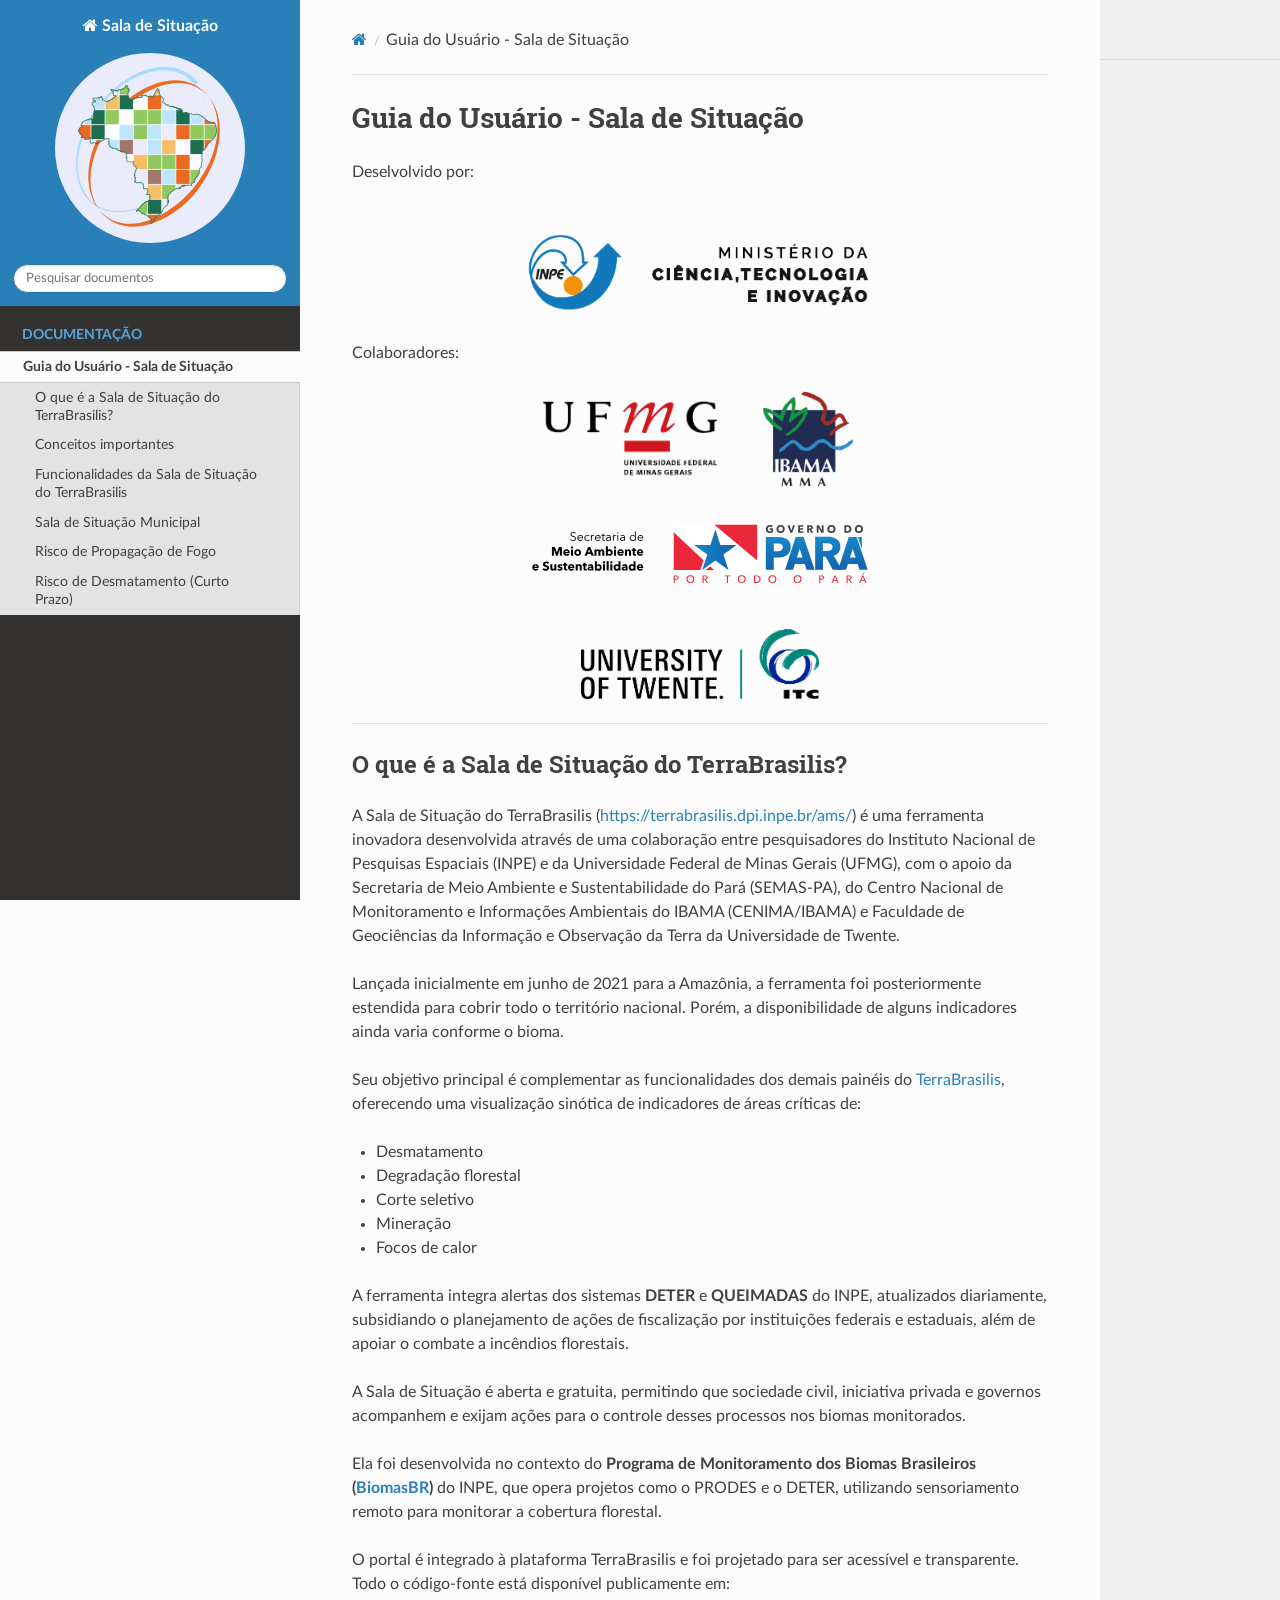
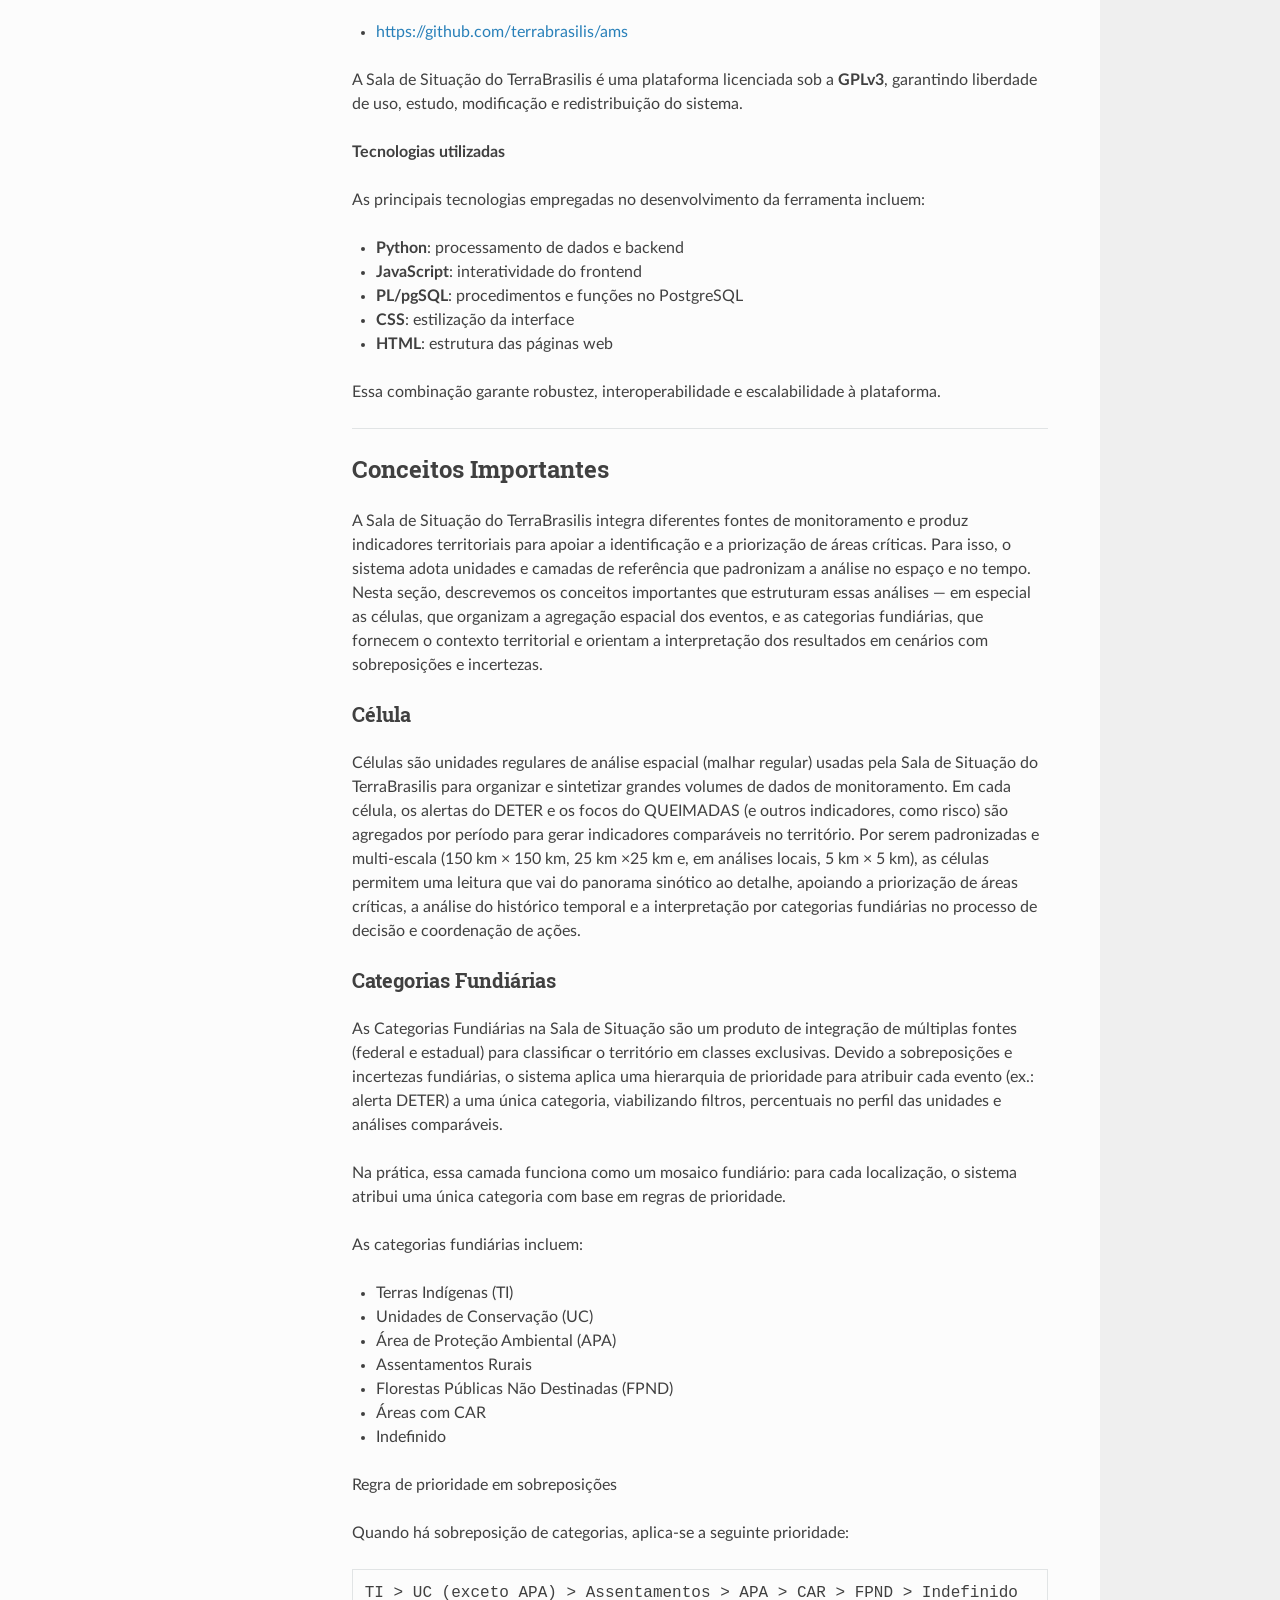
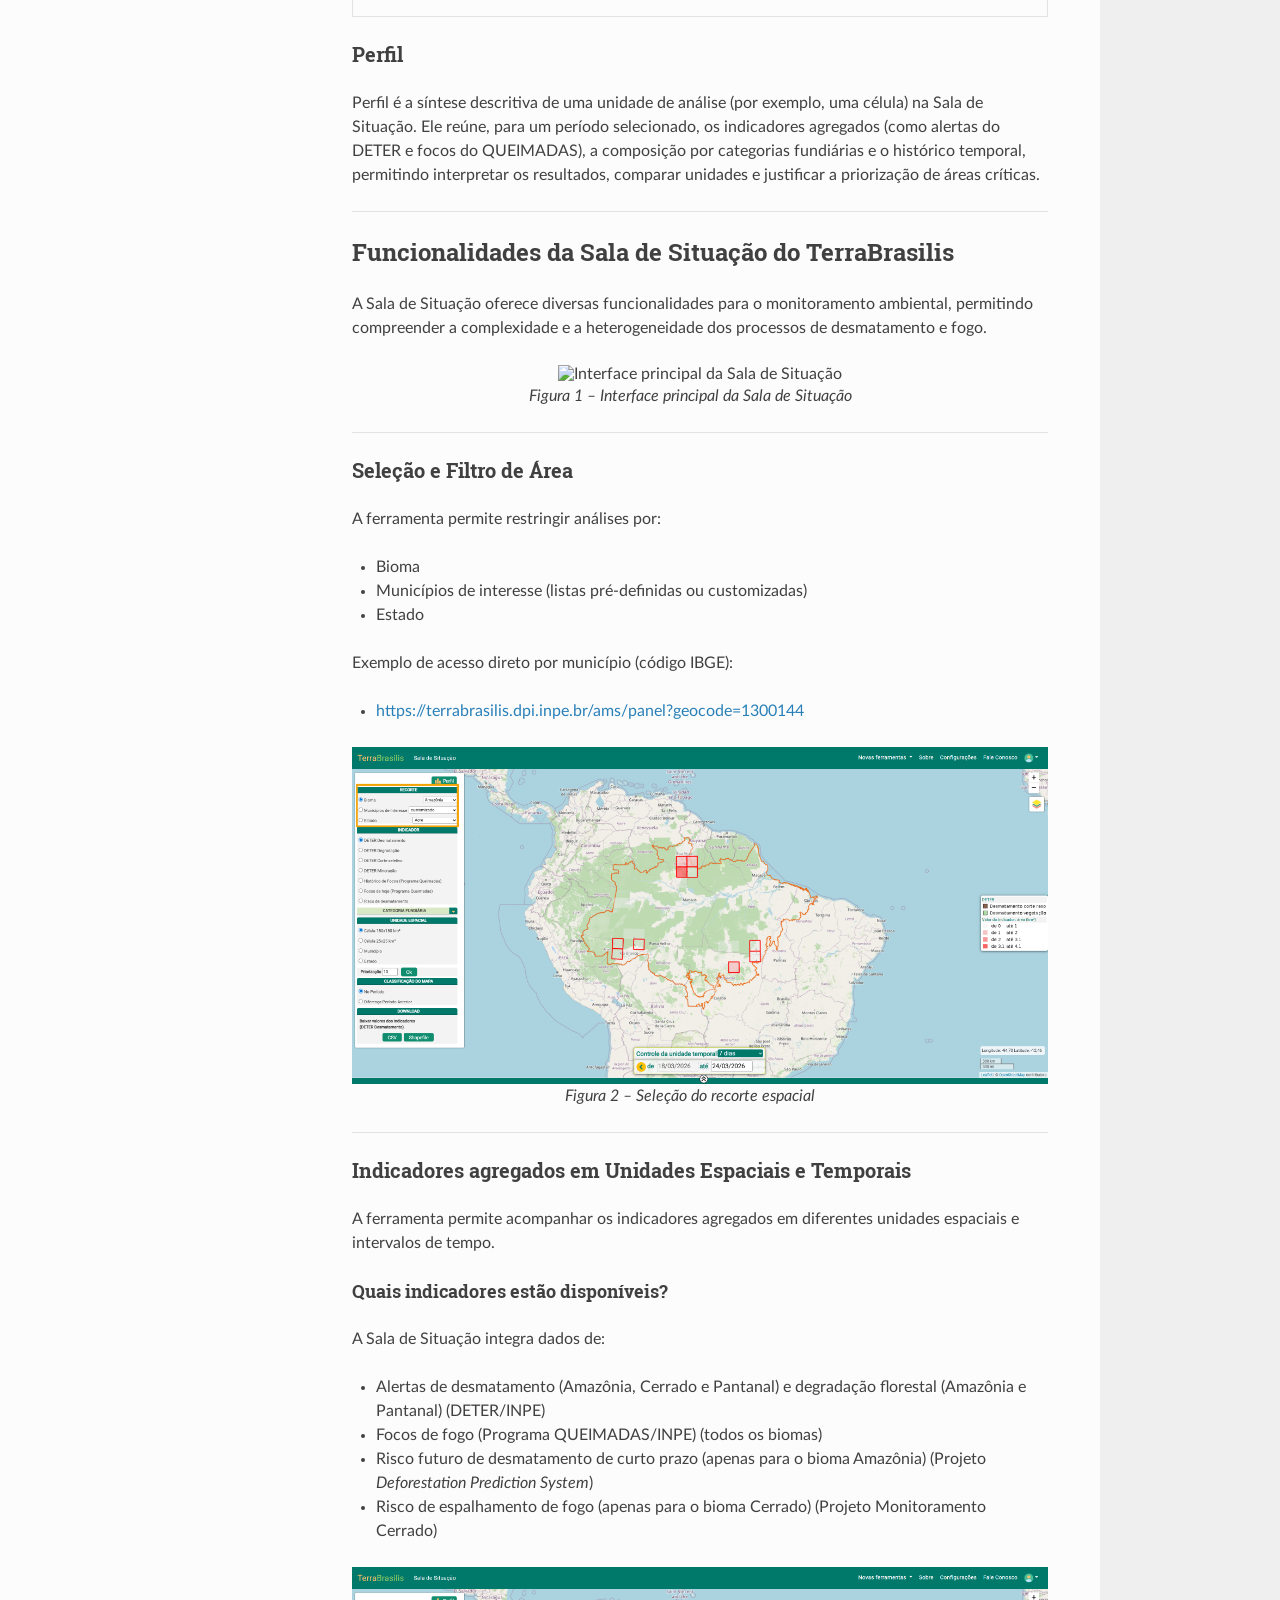
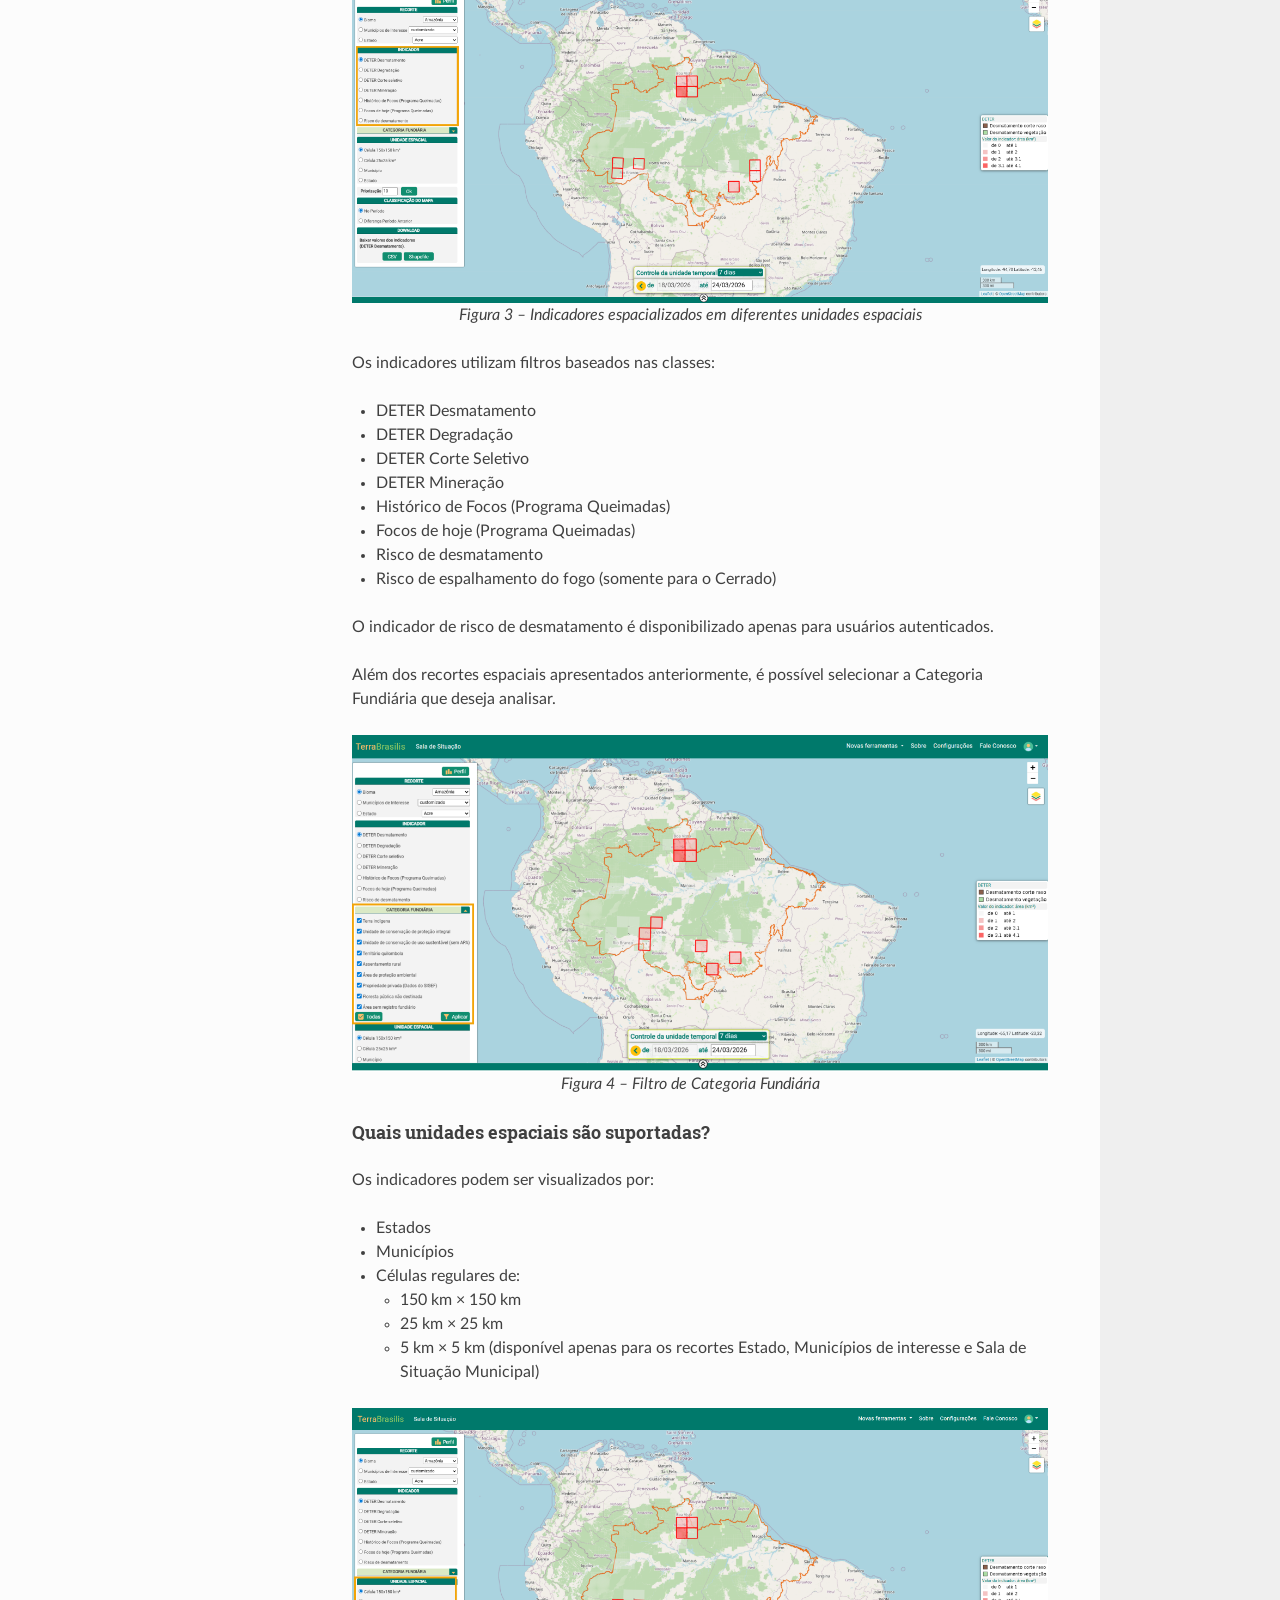
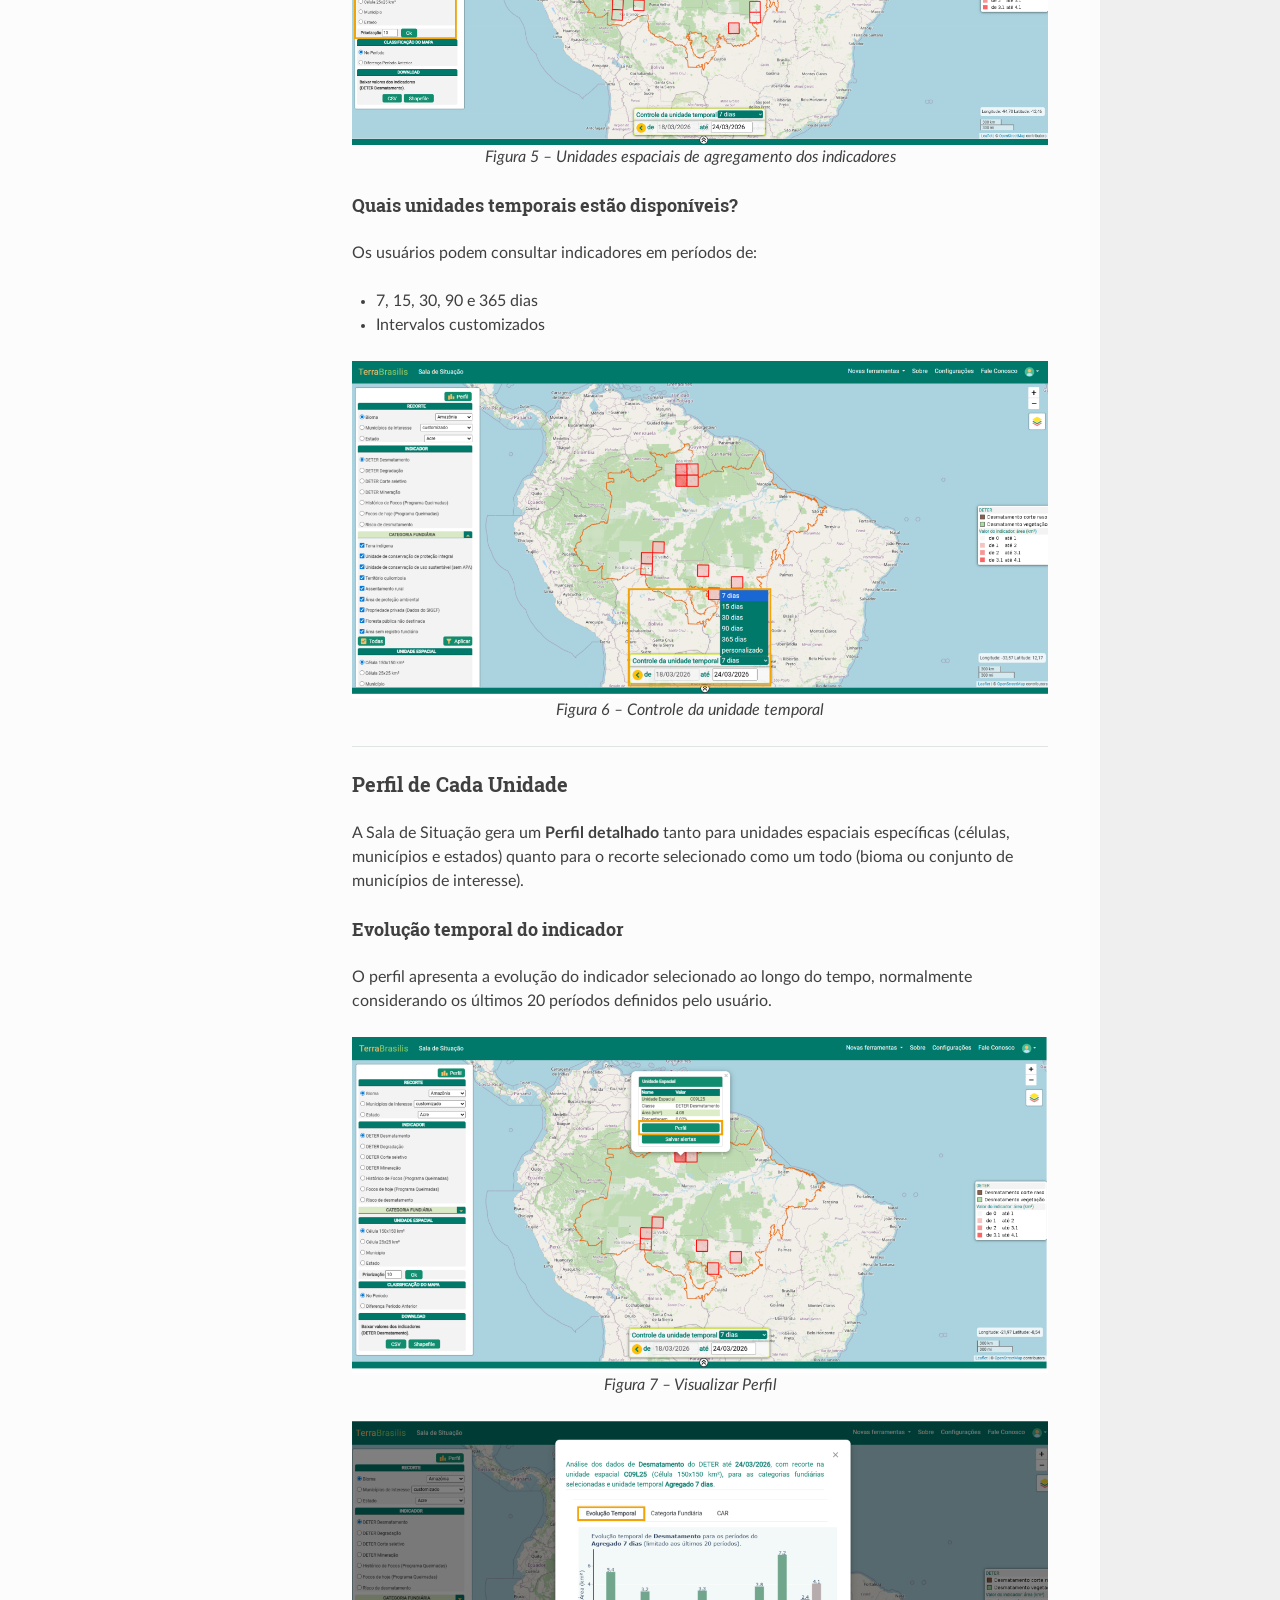
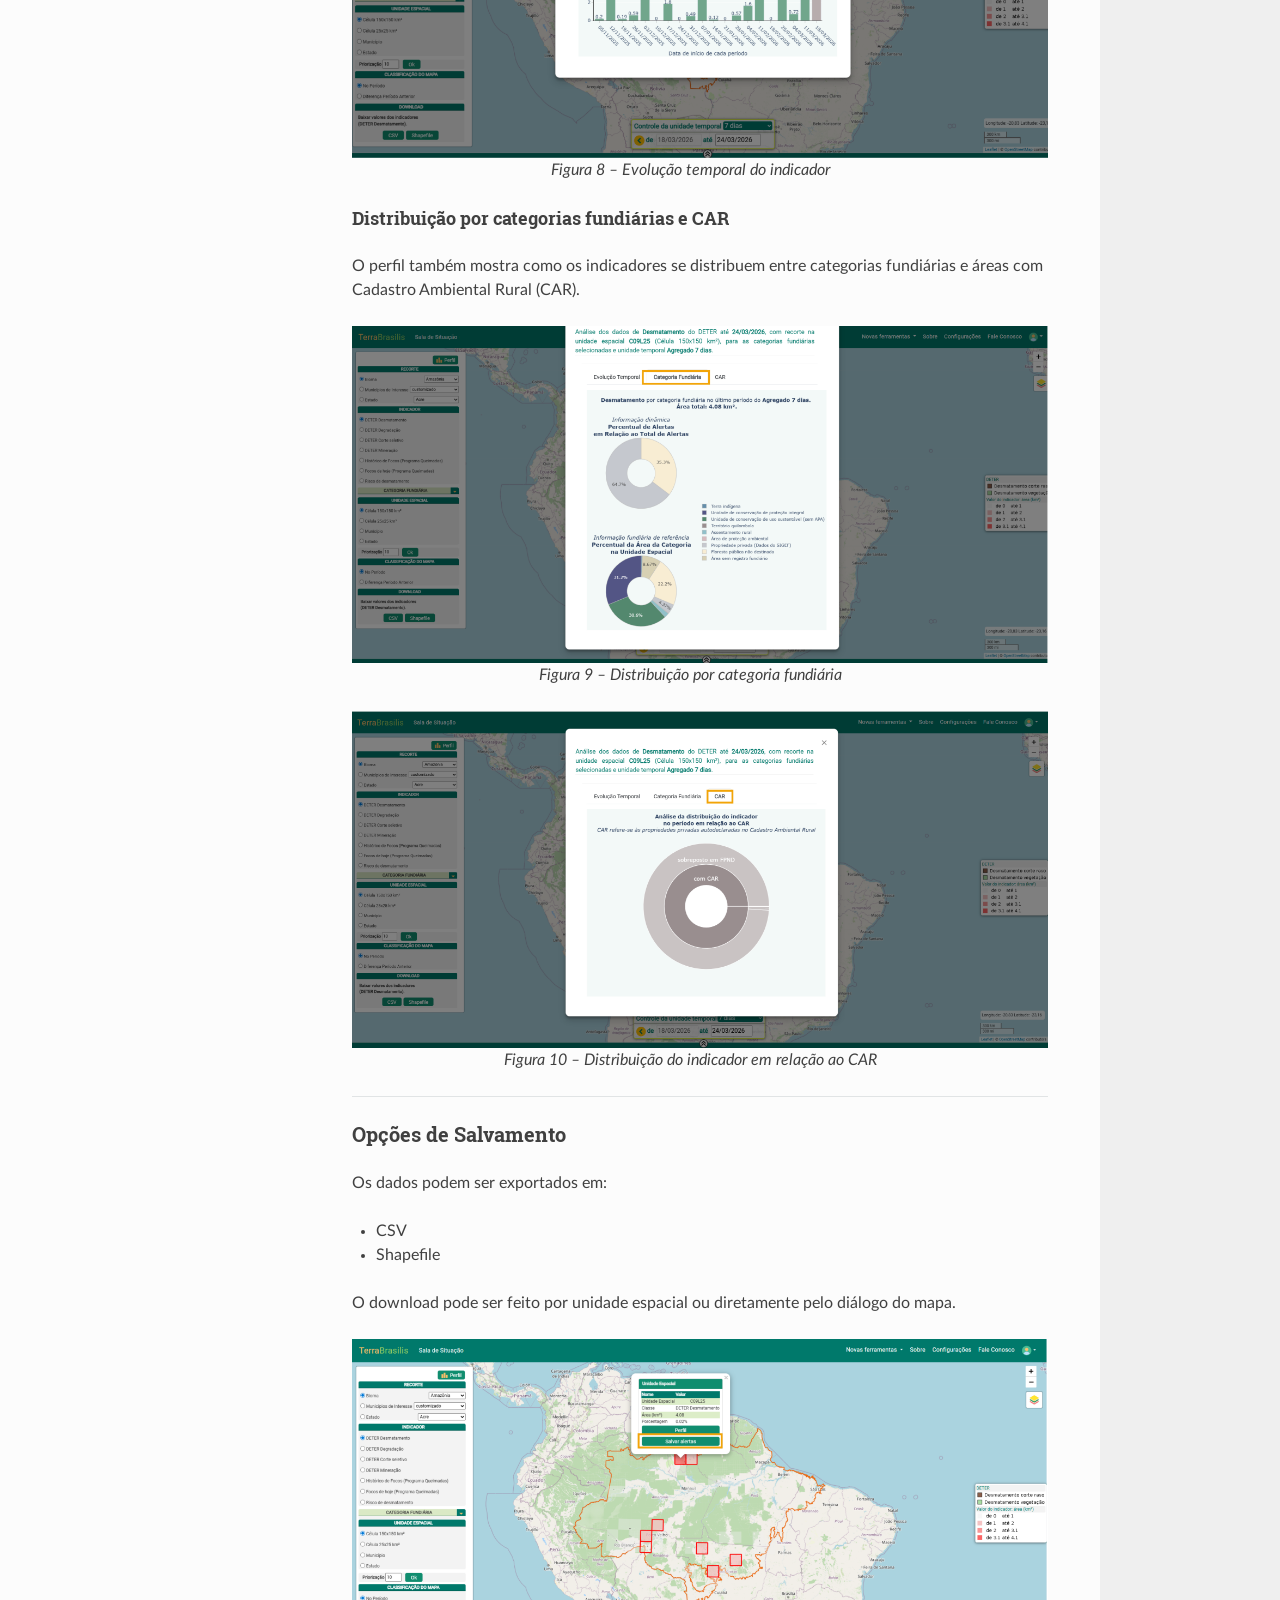
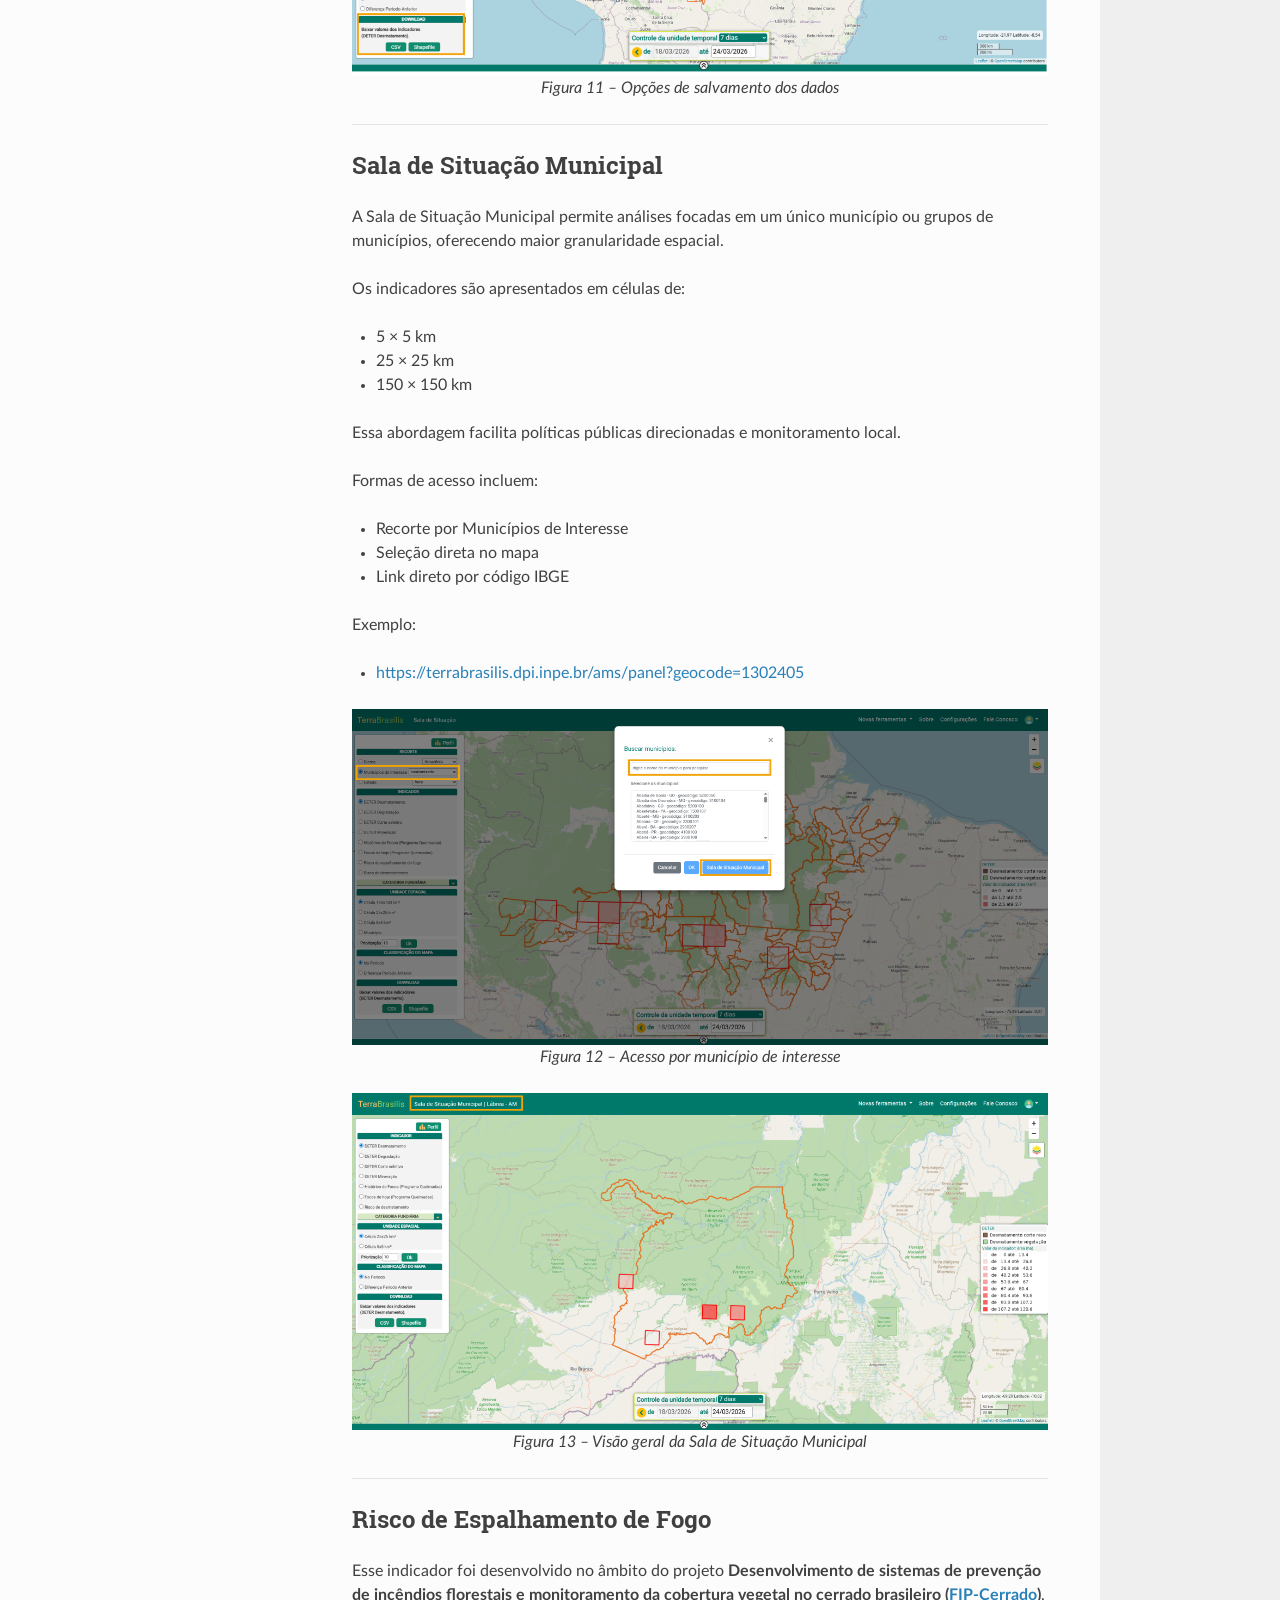
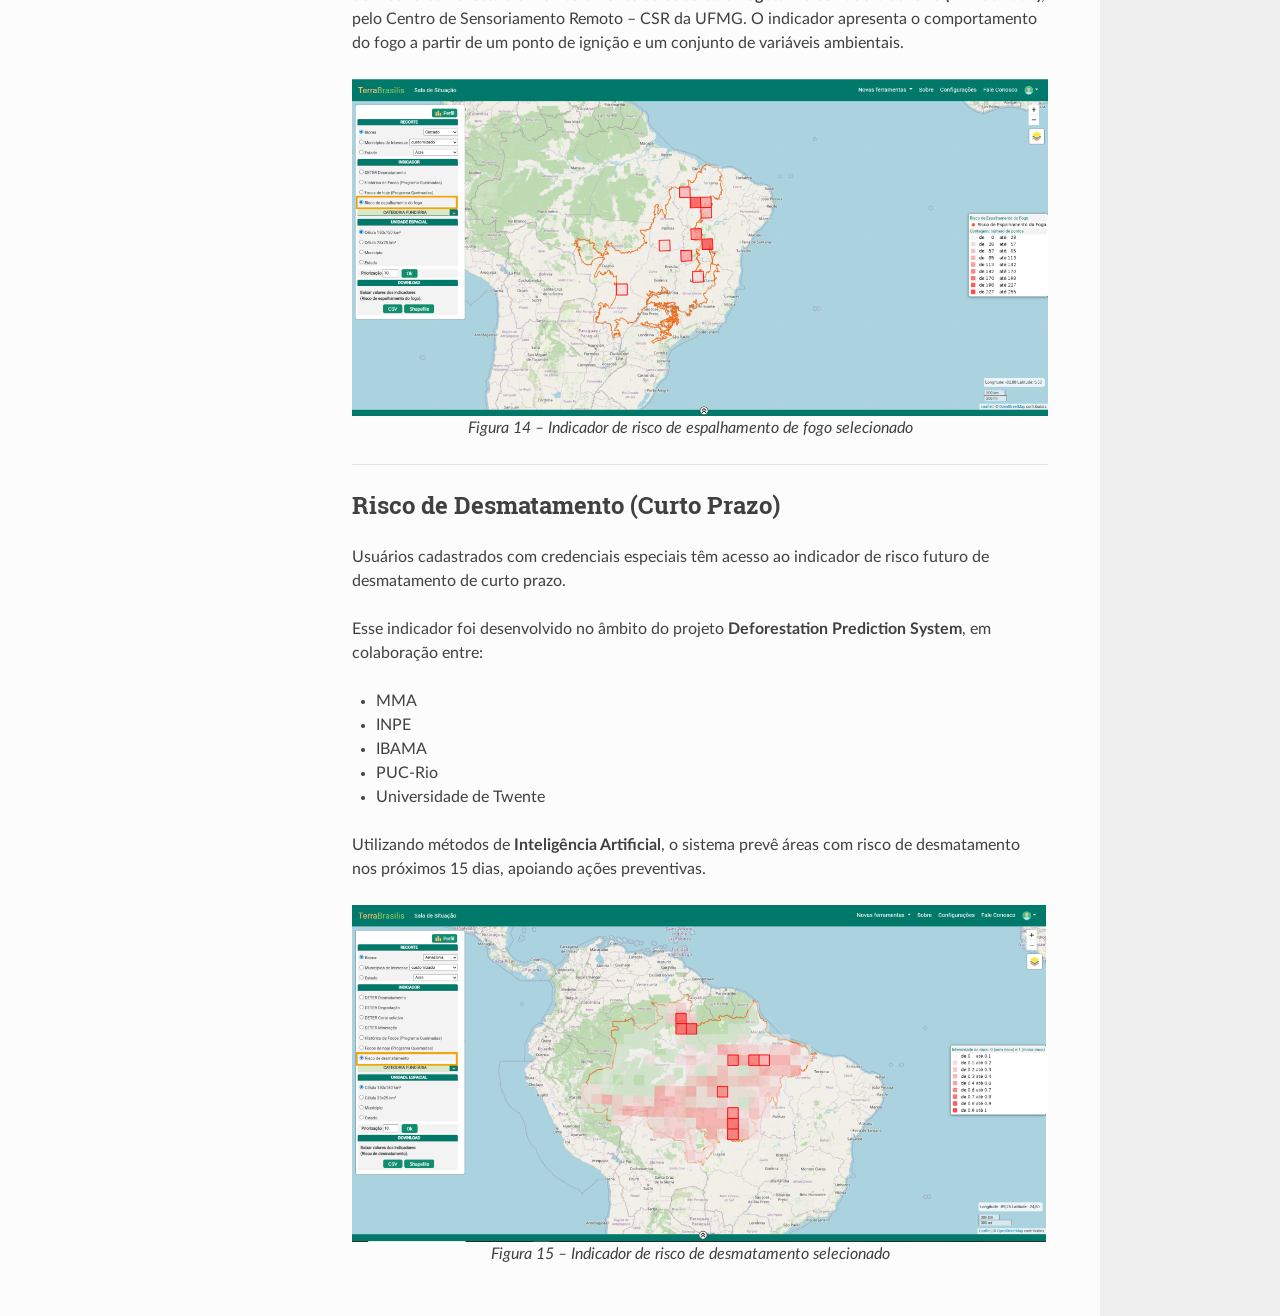
==== documentacao/sala_de_situacao.html @ 388e9366 "Add files via upload" ====
<!DOCTYPE html>
<html class="writer-html5" lang="pt-BR" data-content_root="../">
<head>
  <meta charset="utf-8" /><meta name="viewport" content="width=device-width, initial-scale=1" />

  <meta name="viewport" content="width=device-width, initial-scale=1.0" />
  <title>Guia do Usuário - Sala de Situação &mdash; Documentação Sala de Situação 1.0.0</title>
      <link rel="stylesheet" type="text/css" href="../_static/pygments.css?v=b86133f3" />
      <link rel="stylesheet" type="text/css" href="../_static/css/theme.css?v=9edc463e" />
      <link rel="stylesheet" type="text/css" href="../_static/style.css?v=659b1e63" />

          <link rel="stylesheet" type="text/css" href="../_static/style.css?v=659b1e63" />

      <!-- INSIRA AQUI O CSS DO MODAL -->
      <style>
.modal {
  display: none; position: fixed; z-index: 1000; left: 0; top: 0;
  width: 100%; height: 100%; background-color: rgba(0,0,0,0.9);
}
.modal img { 
  margin: auto; display: block; 
  max-width: 100vw; max-height: 100vh; 
  width: auto; height: auto; 
  border-radius: 8px; 
}
.close { 
  position: absolute; top: 15px; right: 35px; color: #f1f1f1; 
  font-size: 40px; font-weight: bold; cursor: pointer; 
}
.modal img:hover { transform: scale(1.02); }
      </style>

      <script src="../_static/jquery.js?v=5d32c60e"></script>  
      <script src="../_static/jquery.js?v=5d32c60e"></script>
      <script src="../_static/_sphinx_javascript_frameworks_compat.js?v=2cd50e6c"></script>
      <script src="../_static/documentation_options.js?v=c0c8e3fa"></script>
      <script src="../_static/doctools.js?v=fd6eb6e6"></script>
      <script src="../_static/sphinx_highlight.js?v=6ffebe34"></script>
      <script src="../_static/translations.js?v=71a39b36"></script>
    <script src="../_static/js/theme.js"></script>
    <link rel="index" title="Índice" href="../genindex.html" />
    <link rel="search" title="Buscar" href="../search.html" />
    <link rel="prev" title="Documentação do Sala de Situação" href="../index.html" /> 
</head>

<body class="wy-body-for-nav"> 
  <div class="wy-grid-for-nav">
    <nav data-toggle="wy-nav-shift" class="wy-nav-side">
      <div class="wy-side-scroll">
        <div class="wy-side-nav-search" >

          
          
          <a href="../index.html" class="icon icon-home">
            Sala de Situação
              <img src="../_images/logo_ams.svg"  class="logo" alt="Logo" style="height: 200px; width: auto;"/>
          </a>
<div role="search">
  <form id="rtd-search-form" class="wy-form" action="../search.html" method="get">
    <input type="text" name="q" placeholder="Pesquisar documentos" aria-label="Pesquisar documentos" />
    <input type="hidden" name="check_keywords" value="yes" />
    <input type="hidden" name="area" value="default" />
  </form>
</div>
        </div><div class="wy-menu wy-menu-vertical" data-spy="affix" role="navigation" aria-label="Menu de navegação">
              <p class="caption" role="heading"><span class="caption-text">DOCUMENTAÇÃO</span></p>
<ul class="current">
<li class="toctree-l1 current"><a class="current reference internal" href="#">Guia do Usuário - Sala de Situação</a><ul>
<li class="toctree-l2"><a class="reference internal" href="#o-que-e-a-sala-de-situacao-do-terrabrasilis">O que é a Sala de Situação do TerraBrasilis?</a></li>
<li class="toctree-l2"><a class="reference internal" href="#conceitos-importantes">Conceitos importantes</a><ul>
<li class="toctree-l3"><a class="reference internal" href="#celula">Célula</a></li>
<li class="toctree-l3"><a class="reference internal" href="#categorias-fundiarias">Categorias Fundiárias</a></li>
<li class="toctree-l3"><a class="reference internal" href="#perfil">Perfil</a></ul>
<li class="toctree-l2"><a class="reference internal" href="#funcionalidades-da-sala-de-situacao-do-terrabrasilis">Funcionalidades da Sala de Situação do TerraBrasilis</a><ul>
<li class="toctree-l3"><a class="reference internal" href="#selecao-e-filtro-de-area">Seleção e Filtro de Área</a></li>
<li class="toctree-l3"><a class="reference internal" href="#indicadores-agregados-em-unidades-espaciais-e-temporais">Indicadores agregados em Unidades Espaciais e Temporais</a><ul>
<li class="toctree-l4"><a class="reference internal" href="#quais-indicadores-estao-disponiveis">Quais indicadores estão disponíveis?</a></li>
<li class="toctree-l4"><a class="reference internal" href="#quais-unidades-espaciais-sao-suportadas">Quais unidades espaciais são suportadas?</a></li>
<li class="toctree-l4"><a class="reference internal" href="#quais-unidades-temporais-estao-disponiveis">Quais unidades temporais estão disponíveis?</a></li>
</ul>
</li>
<li class="toctree-l3"><a class="reference internal" href="#perfil-de-cada-unidade">Perfil de Cada Unidade</a><ul>
<li class="toctree-l4"><a class="reference internal" href="#evolucao-temporal-do-indicador">Evolução temporal do indicador</a></li>
<li class="toctree-l4"><a class="reference internal" href="#distribuicao-por-categorias-fundiarias-e-car">Distribuição por categorias fundiárias e CAR</a></li>
</ul>
</li>
<li class="toctree-l3"><a class="reference internal" href="#opcoes-de-salvamento">Opções de Salvamento</a></li>
</ul>
</li>
<li class="toctree-l2"><a class="reference internal" href="#sala-de-situacao-municipal">Sala de Situação Municipal</a></li>
<li class="toctree-l2"><a class="reference internal" href="#risco-de-propagacao-de-fogo">Risco de Propagação de Fogo</a></li>
<li class="toctree-l2"><a class="reference internal" href="#risco-de-desmatamento-curto-prazo">Risco de Desmatamento (Curto Prazo)</a></li>

</ul>
</li>
</ul>

        </div>
      </div>
    </nav>

    <section data-toggle="wy-nav-shift" class="wy-nav-content-wrap"><nav class="wy-nav-top" aria-label="Menu de navegação móvel" >
          <i data-toggle="wy-nav-top" class="fa fa-bars"></i>
          <a href="../index.html">Sala de Situação</a>
      </nav>

      <div class="wy-nav-content">
        <div class="rst-content">
          <div role="navigation" aria-label="Navegação da página">
  <ul class="wy-breadcrumbs">
      <li><a href="../index.html" class="icon icon-home" aria-label="Home"></a></li>
      <li class="breadcrumb-item active">Guia do Usuário - Sala de Situação</li>
      <li class="wy-breadcrumbs-aside">
      </li>
  </ul>
  <hr/>
</div>
          <div role="main" class="document" itemscope="itemscope" itemtype="http://schema.org/Article">
           <div itemprop="articleBody">
             
  <section id="guia-do-usuario-sala-de-situacao">
<h1>Guia do Usuário - Sala de Situação<a class="headerlink" href="#guia-do-usuario-sala-de-situacao" title="Link para este cabeçalho"></a></h1>
<p>Deselvolvido por:</p>
<figure class="align-center">
<a class="reference internal image-reference" href="https://www.gov.br/inpe/pt-br"><img alt="INPE - Instituto Nacional de Pesquisas Espaciais" height="127" src="../_images/logo_inpe_mcti.png" width="400" />
</a>
</figure>
<p>Colaboradores:</p>
<figure class="align-center" style="display: flex; flex-direction: column; align-items: center; gap: 30px;">

  <div style="display: flex; justify-content: center; align-items: center; gap: 40px; margin-bottom: -20px;">
    <a href="https://www.ufmg.br/" target="_blank" rel="noopener noreferrer">
      <img src="../_images/logo_ufmg.png" alt="UFMG" style="height: 80px; width: auto;">
    </a>

    <a href="https://www.ibama.gov.br/" target="_blank" rel="noopener noreferrer">
      <img src="../_images/logo_ibama.png" alt="IBAMA" style="height: 100px; width: auto;">
    </a>
  </div>

  <div style="margin-top: 0px; margin-bottom: -10px;">
    <a href="https://www.semas.pa.gov.br/" target="_blank" rel="noopener noreferrer">
      <img src="../_images/logo_para.svg" alt="Governo do Pará" style="height: 110px; width: auto;">
    </a>
  </div>

  <div style="margin-top: 0px;">
    <a href="https://www.itc.nl/" target="_blank" rel="noopener noreferrer">
      <img src="../_images/logo_twente.png" alt="University of Twente" style="height: 70px; width: auto;">
    </a>
  </div>

</figure>
</section>
<hr class="docutils" />
<section id="o-que-e-a-sala-de-situacao-do-terrabrasilis">
<h2>O que é a Sala de Situação do TerraBrasilis?<a class="headerlink" href="#o-que-e-a-sala-de-situacao-do-terrabrasilis" title="Link para este cabeçalho"></a></h2>
<p>A Sala de Situação do TerraBrasilis
(<a class="reference external" href="https://terrabrasilis.dpi.inpe.br/ams/">https://terrabrasilis.dpi.inpe.br/ams/</a>)
é uma ferramenta inovadora desenvolvida através de uma colaboração entre
pesquisadores do Instituto Nacional de Pesquisas Espaciais (INPE) e da
Universidade Federal de Minas Gerais (UFMG), com o apoio da Secretaria de Meio
Ambiente e Sustentabilidade do Pará (SEMAS-PA), do Centro Nacional de
Monitoramento e Informações Ambientais do IBAMA (CENIMA/IBAMA) e Faculdade de Geociências da Informação e Observação da Terra da Universidade de Twente.</p>
<p>Lançada inicialmente em junho de 2021 para a Amazônia, a ferramenta foi posteriormente estendida para 
cobrir todo o território nacional. Porém, a disponibilidade de alguns indicadores ainda varia conforme o bioma.</p>
<p>Seu objetivo principal é complementar as funcionalidades dos demais painéis do
<a href="https://terrabrasilis.dpi.inpe.br/" target="_blank" rel="noopener noreferrer">TerraBrasilis</a>, oferecendo uma visualização sinótica de indicadores de áreas
críticas de:</p>
<ul class="simple">
<li><p>Desmatamento</p></li>
<li><p>Degradação florestal</p></li>
<li><p>Corte seletivo</p></li>
<li><p>Mineração</p></li>
<li><p>Focos de calor</p></li>
</ul>
<p>A ferramenta integra alertas dos sistemas <strong>DETER</strong> e <strong>QUEIMADAS</strong> do INPE,
atualizados diariamente, subsidiando o planejamento de ações de fiscalização
por instituições federais e estaduais, além de apoiar o combate a incêndios
florestais.</p>
<p>A Sala de Situação é aberta e gratuita, permitindo que sociedade civil,
iniciativa privada e governos acompanhem e exijam ações para o controle desses
processos nos biomas monitorados.</p>
<p>Ela foi desenvolvida no contexto do <strong>Programa de Monitoramento dos Biomas Brasileiros (<a href="https://data.inpe.br/biomasbr/" target="_blank" rel="noopener noreferrer">BiomasBR</a>)</strong> do INPE, que opera projetos como o PRODES e o DETER,
utilizando sensoriamento remoto para monitorar a cobertura florestal.</p>
<p>O portal é integrado à plataforma TerraBrasilis e foi projetado para ser
acessível e transparente. Todo o código-fonte está disponível publicamente em:</p>
<ul class="simple">
<li><p><a class="reference external" href="https://github.com/terrabrasilis/ams">https://github.com/terrabrasilis/ams</a></p></li>
</ul>
<p>A Sala de Situação do TerraBrasilis é uma plataforma licenciada sob a <strong>GPLv3</strong>,
garantindo liberdade de uso, estudo, modificação e redistribuição do sistema.</p>
<p><strong>Tecnologias utilizadas</strong></p>
<p>As principais tecnologias empregadas no desenvolvimento da ferramenta incluem:</p>
<ul class="simple">
<li><p><strong>Python</strong>: processamento de dados e backend</p></li>
<li><p><strong>JavaScript</strong>: interatividade do frontend</p></li>
<li><p><strong>PL/pgSQL</strong>: procedimentos e funções no PostgreSQL</p></li>
<li><p><strong>CSS</strong>: estilização da interface</p></li>
<li><p><strong>HTML</strong>: estrutura das páginas web</p></li>
</ul>
<p>Essa combinação garante robustez, interoperabilidade e escalabilidade à
plataforma.</p>
</section>
<hr class="docutils" />
<section id="conceitos-importantes">
<h2>Conceitos Importantes<a class="headerlink" href="#conceitos-importantes" title="Link para este cabeçalho"></a></h2>
<p>A Sala de Situação do TerraBrasilis integra diferentes fontes de monitoramento 
e produz indicadores territoriais para apoiar a identificação e a priorização de áreas críticas. 
Para isso, o sistema adota unidades e camadas de referência que padronizam a 
análise no espaço e no tempo. Nesta seção, descrevemos os conceitos importantes 
que estruturam essas análises — em especial as células, que organizam a agregação 
espacial dos eventos, e as categorias fundiárias, que fornecem o contexto 
territorial e orientam a interpretação dos resultados em cenários com sobreposições e incertezas.</p>
<section id="celula">
<h3>Célula<a class="headerlink" href="#celula" title="Link para este cabeçalho"></a></h3>
<p>Células são unidades regulares de análise espacial (malhar regular) usadas pela Sala de Situação do TerraBrasilis 
para organizar e sintetizar grandes volumes de dados de monitoramento. 
Em cada célula, os alertas do DETER e os focos do QUEIMADAS 
(e outros indicadores, como risco) são agregados por período para 
gerar indicadores comparáveis no território.
Por serem padronizadas e multi-escala (150 km × 150 km, 25 km ×25 km e, em análises locais, 5 km × 5 km), 
as células permitem uma leitura que vai do panorama sinótico ao detalhe, 
apoiando a priorização de áreas críticas, a análise do histórico 
temporal e a interpretação por categorias fundiárias no processo de decisão e coordenação de ações.</p>
<section id="categorias-fundiarias">
<h3>Categorias Fundiárias<a class="headerlink" href="#categorias-fundiarias" title="Link para este cabeçalho"></a></h3>
<p>As Categorias Fundiárias na Sala de Situação são um produto de integração 
de múltiplas fontes (federal e estadual) para classificar o território 
em classes exclusivas. Devido a sobreposições e incertezas fundiárias, 
o sistema aplica uma hierarquia de prioridade para atribuir cada evento (ex.: alerta DETER) 
a uma única categoria, viabilizando filtros, percentuais no perfil das unidades e análises comparáveis.</p>
<p>Na prática, essa camada funciona como um mosaico fundiário: para cada localização, 
o sistema atribui uma única categoria com base em regras de prioridade.</p>
<p>As categorias fundiárias incluem:</p>
<ul class="simple">
<li><p>Terras Indígenas (TI)</p></li>
<li><p>Unidades de Conservação (UC)</p></li>
<li><p>Área de Proteção Ambiental (APA)</p></li>
<li><p>Assentamentos Rurais</p></li>
<li><p>Florestas Públicas Não Destinadas (FPND)</p></li>
<li><p>Áreas com CAR</p></li>
<li><p>Indefinido</p></li>
</ul>
<p>Regra de prioridade em sobreposições<p>
<p>Quando há sobreposição de categorias, aplica-se a seguinte prioridade:</p>
<div class="highlight-default notranslate"><div class="highlight"><pre style="font-size: 16px;"><span></span><span class="n">TI</span> <span class="o">&gt;</span> <span class="n">UC</span> <span class="p">(</span><span class="n">exceto</span> <span class="n">APA</span><span class="p">)</span> <span class="o">&gt;</span> <span class="n">Assentamentos</span> <span class="o">&gt;</span> <span class="n">APA</span> <span class="o">&gt;</span> <span class="n">CAR</span> <span class="o">&gt;</span> <span class="n">FPND</span> <span class="o">&gt;</span> <span class="n">Indefinido</span></pre></div></div>
</section>
<section id="perfil">
<h3>Perfil<a class="headerlink" href="#perfil" title="Link para este cabeçalho"></a></h3>
<p>Perfil é a síntese descritiva de uma unidade de análise (por exemplo, uma célula) 
na Sala de Situação. Ele reúne, para um período selecionado, os indicadores agregados 
(como alertas do DETER e focos do QUEIMADAS), a composição por categorias fundiárias 
e o histórico temporal, permitindo interpretar os resultados, comparar unidades e 
justificar a priorização de áreas críticas.</p>
</section>
<hr class="docutils" />
<section id="funcionalidades-da-sala-de-situacao-do-terrabrasilis">
<h2>Funcionalidades da Sala de Situação do TerraBrasilis<a class="headerlink" href="#funcionalidades-da-sala-de-situacao-do-terrabrasilis" title="Link para este cabeçalho"></a></h2>
<p>A Sala de Situação oferece diversas funcionalidades para o monitoramento
ambiental, permitindo compreender a complexidade e a heterogeneidade dos
processos de desmatamento e fogo.</p>
<figure class="align-center" id="id1">
<img alt="Interface principal da Sala de Situação" src="../_images/figura_1.png" />
<figcaption>
<p><span class="caption-text"><em>Figura 1 – Interface principal da Sala de Situação</em></span><a class="headerlink" href="#id1" title="Link para esta imagem"></a></p>
</figcaption>
</figure>
<hr class="docutils" />
<section id="selecao-e-filtro-de-area">
<h3>Seleção e Filtro de Área<a class="headerlink" href="#selecao-e-filtro-de-area" title="Link para este cabeçalho"></a></h3>
<p>A ferramenta permite restringir análises por:</p>
<ul class="simple">
<li><p>Bioma</p></li>
<li><p>Municípios de interesse (listas pré-definidas ou customizadas)</p></li>
<li><p>Estado</p></li>
</ul>
<p>Exemplo de acesso direto por município (código IBGE):</p>
<ul class="simple">
<li><p><a class="reference external" href="https://terrabrasilis.dpi.inpe.br/ams/panel?geocode=1300144">https://terrabrasilis.dpi.inpe.br/ams/panel?geocode=1300144</a></p></li>
</ul>
<figure class="align-center" id="id2">
<img alt="Indicadores espacializados" src="../_images/figura_2.png" />
<figcaption>
<p><span class="caption-text"><em>Figura 2 – Seleção do recorte espacial</em></span><a class="headerlink" href="#id2" title="Link para esta imagem"></a></p>
</figcaption>
</figure>
</section>
<hr class="docutils" />
<section id="indicadores-agregados-em-unidades-espaciais-e-temporais">
<h3>Indicadores agregados em Unidades Espaciais e Temporais<a class="headerlink" href="#indicadores-agregados-em-unidades-espaciais-e-temporais" title="Link para este cabeçalho"></a></h3>
<p>A ferramenta permite acompanhar os indicadores agregados em diferentes
unidades espaciais e intervalos de tempo.</p>
<section id="quais-indicadores-estao-disponiveis">
<h4>Quais indicadores estão disponíveis?<a class="headerlink" href="#quais-indicadores-estao-disponiveis" title="Link para este cabeçalho"></a></h4>
<p>A Sala de Situação integra dados de:</p>
<ul class="simple">
<li><p>Alertas de desmatamento (Amazônia, Cerrado e Pantanal) e degradação florestal (Amazônia e Pantanal) (DETER/INPE)</p></li>
<li><p>Focos de fogo (Programa QUEIMADAS/INPE) (todos os biomas)</p></li>
<li><p>Risco futuro de desmatamento de curto prazo (apenas para o bioma Amazônia)
(Projeto <em>Deforestation Prediction System</em>)</p></li>
<li><p>Risco de espalhamento de fogo (apenas para o bioma Cerrado)
(Projeto Monitoramento Cerrado)</p></li>
</ul>
<figure class="align-center" id="id3">
<img alt="Indicadores espacializados" src="../_images/figura_3.png" />
<figcaption>
<p><span class="caption-text"><em>Figura 3 – Indicadores espacializados em diferentes unidades espaciais</em></span><a class="headerlink" href="#id3" title="Link para esta imagem"></a></p>
</figcaption>
</figure>
<p>Os indicadores utilizam filtros baseados nas classes:</p>
<ul class="simple">
<li><p>DETER Desmatamento</p></li>
<li><p>DETER Degradação</p></li>
<li><p>DETER Corte Seletivo</p></li>
<li><p>DETER Mineração</p></li>
<li><p>Histórico de Focos (Programa Queimadas)</p></li>
<li><p>Focos de hoje (Programa Queimadas)</p></li>
<li><p>Risco de desmatamento</p></li>
<li><p>Risco de espalhamento do fogo (somente para o Cerrado)</p></li>
</ul>
<p>O indicador de risco de desmatamento é disponibilizado apenas para usuários autenticados.</p>
<p>Além dos recortes espaciais apresentados anteriormente, é possível selecionar a Categoria Fundiária que deseja analisar.</p>
<figure class="align-center" id="id4">
<img alt="Indicadores espacializados" src="../_images/figura_4.png" />
<figcaption>
<p><span class="caption-text"><em>Figura 4 – Filtro de Categoria Fundiária</em></span><a class="headerlink" href="#id4" title="Link para esta imagem"></a></p>
</figcaption>
</figure>
</section>
<section id="quais-unidades-espaciais-sao-suportadas">
<h4>Quais unidades espaciais são suportadas?<a class="headerlink" href="#quais-unidades-espaciais-sao-suportadas" title="Link para este cabeçalho"></a></h4>
<p>Os indicadores podem ser visualizados por:</p>
<ul class="simple">
<li><p>Estados</p></li>
<li><p>Municípios</p></li>
<li><p>Células regulares de:</p>
<ul>
<li><p>150 km × 150 km</p></li>
<li><p>25 km × 25 km</p></li>
<li><p>5 km × 5 km (disponível apenas para os recortes Estado, Municípios de interesse e Sala de Situação Municipal)</p></li>
</ul>
</li>
</ul>
<figure class="align-center" id="id5">
<img alt="Unidades espaciais" src="../_images/figura_5.png" />
<figcaption>
<p><span class="caption-text"><em>Figura 5 – Unidades espaciais de agregamento dos indicadores</em></span><a class="headerlink" href="#id5" title="Link para esta imagem"></a></p>
</figcaption>
</figure>
</section>
<section id="quais-unidades-temporais-estao-disponiveis">
<h4>Quais unidades temporais estão disponíveis?<a class="headerlink" href="#quais-unidades-temporais-estao-disponiveis" title="Link para este cabeçalho"></a></h4>
<p>Os usuários podem consultar indicadores em períodos de:</p>
<ul class="simple">
<li><p>7, 15, 30, 90 e 365 dias</p></li>
<li><p>Intervalos customizados</p></li>
</ul>
<figure class="align-center" id="id6">
<img alt="Controle temporal" src="../_images/figura_6.png" />
<figcaption>
<p><span class="caption-text"><em>Figura 6 – Controle da unidade temporal</em></span><a class="headerlink" href="#id6" title="Link para esta imagem"></a></p>
</figcaption>
</figure>
</section>
</section>
<hr class="docutils" />
<section id="perfil-de-cada-unidade">
<h3>Perfil de Cada Unidade<a class="headerlink" href="#perfil-de-cada-unidade" title="Link para este cabeçalho"></a></h3>
<p>A Sala de Situação gera um <strong> Perfil detalhado</strong> tanto para unidades espaciais específicas (células, municípios e estados) 
quanto para o recorte selecionado como um todo (bioma ou conjunto de municípios de interesse).</p>
<section id="evolucao-temporal-do-indicador">
<h4>Evolução temporal do indicador<a class="headerlink" href="#evolucao-temporal-do-indicador" title="Link para este cabeçalho"></a></h4>
<p>O perfil apresenta a evolução do indicador selecionado ao longo do tempo,
normalmente considerando os últimos 20 períodos definidos pelo usuário.</p>
<figure class="align-center" id="id7">
<img alt="Evolução temporal" src="../_images/figura_7.png" />
<figcaption>
<p><span class="caption-text"><em>Figura 7 – Visualizar Perfil</em></span><a class="headerlink" href="#id7" title="Link para esta imagem"></a></p>
</figcaption>
</figure>
<figure class="align-center" id="id8">
<img alt="Evolução temporal" src="../_images/figura_8.png" />
<figcaption>
<p><span class="caption-text"><em>Figura 8 – Evolução temporal do indicador</em></span><a class="headerlink" href="#id8" title="Link para esta imagem"></a></p>
</figcaption>
</figure>
</section>
<section id="distribuicao-por-categorias-fundiarias-e-car">
<h4>Distribuição por categorias fundiárias e CAR<a class="headerlink" href="#distribuicao-por-categorias-fundiarias-e-car" title="Link para este cabeçalho"></a></h4>
<p>O perfil também mostra como os indicadores se distribuem entre categorias
fundiárias e áreas com Cadastro Ambiental Rural (CAR).</p>
<figure class="align-center" id="id9">
<img alt="Categorias fundiárias" src="../_images/figura_9.png" />
<figcaption>
<p><span class="caption-text"><em>Figura 9 – Distribuição por categoria fundiária</em></span><a class="headerlink" href="#id9" title="Link para esta imagem"></a></p>
</figcaption>
</figure>
<figure class="align-center" id="id10">
<img alt="Distribuição em relação ao CAR" src="../_images/figura_10.png" />
<figcaption>
<p><span class="caption-text"><em>Figura 10 – Distribuição do indicador em relação ao CAR</em></span><a class="headerlink" href="#id10" title="Link para esta imagem"></a></p>
</figcaption>
</figure>
</section>
<hr class="docutils" />
<section id="opcoes-de-salvamento">
<h3>Opções de Salvamento<a class="headerlink" href="#opcoes-de-salvamento" title="Link para este cabeçalho"></a></h3>
<p>Os dados podem ser exportados em:</p>
<ul class="simple">
<li><p>CSV</p></li>
<li><p>Shapefile</p></li>
</ul>
<p>O download pode ser feito por unidade espacial ou diretamente pelo diálogo do
mapa.</p>
<figure class="align-center" id="id11">
<img alt="Opções de download" src="../_images/figura_11.png" />
<figcaption>
<p><span class="caption-text"><em>Figura 11 – Opções de salvamento dos dados</em></span><a class="headerlink" href="#id11" title="Link para esta imagem"></a></p>
</figcaption>
</figure>
</section>
</section>
<hr class="docutils" />
<section id="sala-de-situacao-municipal">
<h2>Sala de Situação Municipal<a class="headerlink" href="#sala-de-situacao-municipal" title="Link para este cabeçalho"></a></h2>
<p>A Sala de Situação Municipal permite análises focadas em um único município ou
grupos de municípios, oferecendo maior granularidade espacial.</p>
<p>Os indicadores são apresentados em células de:</p>
<ul class="simple">
<li><p>5 × 5 km</p></li>
<li><p>25 × 25 km</p></li>
<li><p>150 × 150 km</p></li>
</ul>
<p>Essa abordagem facilita políticas públicas direcionadas e monitoramento local.</p>
<p>Formas de acesso incluem:</p>
<ul class="simple">
<li><p>Recorte por Municípios de Interesse</p></li>
<li><p>Seleção direta no mapa</p></li>
<li><p>Link direto por código IBGE</p></li>
</ul>
<p>Exemplo:</p>
<ul class="simple">
<li><p><a class="reference external" href="https://terrabrasilis.dpi.inpe.br/ams/panel?geocode=1302405">https://terrabrasilis.dpi.inpe.br/ams/panel?geocode=1302405</a></p></li>
</ul>
<figure class="align-center" id="id12">
<img alt="Recorte municipal" src="../_images/figura_12.png" />
<figcaption>
<p><span class="caption-text"><em>Figura 12 – Acesso por município de interesse</em></span><a class="headerlink" href="#id12" title="Link para esta imagem"></a></p>
</figcaption>
</figure>
<figure class="align-center" id="id13">
<img alt="Sala municipal" src="../_images/figura_13.png" />
<figcaption>
<p><span class="caption-text"><em>Figura 13 – Visão geral da Sala de Situação Municipal</em></span><a class="headerlink" href="#id13" title="Link para esta imagem"></a></p>
</figcaption>
</figure>
</section>
</section>
</section>
<hr class="docutils" />
<section id="risco-de-propagacao-de-fogo">
<h2>Risco de Espalhamento de Fogo<a class="headerlink" href="#risco-de-propagacao-de-fogo" title="Link para este cabeçalho"></a></h2>
<p>Esse indicador foi desenvolvido no âmbito do projeto <strong>Desenvolvimento de sistemas de 
prevenção de incêndios florestais e monitoramento da cobertura vegetal no 
cerrado brasileiro (<a href="https://csr.ufmg.br/fipcerrado/pt/" target="_blank" rel="noopener noreferrer">FIP-Cerrado</a>)</strong>, pelo Centro de Sensoriamento Remoto – CSR da UFMG.
O indicador apresenta o comportamento do fogo a partir de um ponto de 
ignição e um conjunto de variáveis ambientais.</p>
<figure class="align-center" id="id14">
<img alt="Indicador de risco" src="../_images/figura_14.png" />
<figcaption>
<p><span class="caption-text"><em>Figura 14 – Indicador de risco de espalhamento de fogo selecionado</em></span><a class="headerlink" href="#id14" title="Link para esta imagem"></a></p>
</figcaption>
</figure>
</section>
</section>
<hr class="docutils" />
<section id="risco-de-desmatamento-curto-prazo">
<h2>Risco de Desmatamento (Curto Prazo)<a class="headerlink" href="#risco-de-desmatamento-curto-prazo" title="Link para este cabeçalho"></a></h2>
<p>Usuários cadastrados com credenciais especiais têm acesso ao indicador de risco
futuro de desmatamento de curto prazo.</p>
<p>Esse indicador foi desenvolvido no âmbito do projeto
<strong>Deforestation Prediction System</strong>, em colaboração entre:</p>
<ul class="simple">
<li><p>MMA</p></li>
<li><p>INPE</p></li>
<li><p>IBAMA</p></li>
<li><p>PUC-Rio</p></li>
<li><p>Universidade de Twente</p></li>
</ul>
<p>Utilizando métodos de <strong>Inteligência Artificial</strong>, o sistema prevê áreas com
risco de desmatamento nos próximos 15 dias, apoiando ações preventivas.</p>
<figure class="align-center" id="id15">
<img alt="Indicador de risco" src="../_images/figura_15.png" />
<figcaption>
<p><span class="caption-text"><em>Figura 15 – Indicador de risco de desmatamento selecionado</em></span><a class="headerlink" href="#id15" title="Link para esta imagem"></a></p>
</figcaption>
</figure>
<!-- MODAL HTML -->
<div id="zoomModal" class="modal" onclick="fecharModal()">
  <img id="zoomImg" src="" alt="Zoom da imagem">
  <span class="close" onclick="event.stopPropagation(); fecharModal()">&times;</span>
</div>
</section>
</section>


           </div>
          </div>
          <footer><div class="rst-footer-buttons" role="navigation" aria-label="Rodapé">
        <a href="../index.html" class="btn btn-neutral float-left" title="Documentação do TerraBrasilis" accesskey="p" rel="prev"><span class="fa fa-arrow-circle-left" aria-hidden="true"></span> Anterior</a>
    </div>

  <hr/>

  <div role="contentinfo">
    <p>&#169; Direitos autorais 2026, INPE.</p>
  </div>

   

</footer>
        </div>
      </div>
    </section>
  </div>
  <script>
  jQuery(function () {
    SphinxRtdTheme.Navigation.enable(true);
  });

  function abrirModal(imgSrc, altText) {
    const modal = document.getElementById('zoomModal');
    const modalImg = document.getElementById('zoomImg');
    modal.style.display = 'block';
    modalImg.src = imgSrc;
    modalImg.alt = altText;
    document.body.style.overflow = 'hidden';
  }
  function fecharModal() {
    const modal = document.getElementById('zoomModal');
    modal.style.display = 'none';
    document.body.style.overflow = 'auto';
  }
  document.addEventListener('DOMContentLoaded', function() {
    const imgs = document.querySelectorAll('figure.align-center img');
    imgs.forEach(img => {
      img.style.cursor = 'pointer';
      img.style.transition = 'opacity 0.3s';
      img.onclick = () => abrirModal(img.src, img.alt);
      img.onmouseover = () => img.style.opacity = '0.8';
      img.onmouseout = () => img.style.opacity = '1';
    });
  });
  window.onkeydown = (e) => { if(e.key==='Escape') fecharModal(); };
</script>

</body>
</html>
---- _static/css/theme.css ----
html{box-sizing:border-box}*,:after,:before{box-sizing:inherit}article,aside,details,figcaption,figure,footer,header,hgroup,nav,section{display:block}audio,canvas,video{display:inline-block;*display:inline;*zoom:1}[hidden],audio:not([controls]){display:none}*{-webkit-box-sizing:border-box;-moz-box-sizing:border-box;box-sizing:border-box}html{font-size:100%;-webkit-text-size-adjust:100%;-ms-text-size-adjust:100%}body{margin:0}a:active,a:hover{outline:0}abbr[title]{border-bottom:1px dotted}b,strong{font-weight:700}blockquote{margin:0}dfn{font-style:italic}ins{background:#ff9;text-decoration:none}ins,mark{color:#000}mark{background:#ff0;font-style:italic;font-weight:700}.rst-content code,.rst-content tt,code,kbd,pre,samp{font-family:monospace,serif;_font-family:courier new,monospace;font-size:1em}pre{white-space:pre}q{quotes:none}q:after,q:before{content:"";content:none}small{font-size:85%}sub,sup{font-size:75%;line-height:0;position:relative;vertical-align:baseline}sup{top:-.5em}sub{bottom:-.25em}dl,ol,ul{margin:0;padding:0;list-style:none;list-style-image:none}li{list-style:none}dd{margin:0}img{border:0;-ms-interpolation-mode:bicubic;vertical-align:middle;max-width:100%}svg:not(:root){overflow:hidden}figure,form{margin:0}label{cursor:pointer}button,input,select,textarea{font-size:100%;margin:0;vertical-align:baseline;*vertical-align:middle}button,input{line-height:normal}button,input[type=button],input[type=reset],input[type=submit]{cursor:pointer;-webkit-appearance:button;*overflow:visible}button[disabled],input[disabled]{cursor:default}input[type=search]{-webkit-appearance:textfield;-moz-box-sizing:content-box;-webkit-box-sizing:content-box;box-sizing:content-box}textarea{resize:vertical}table{border-collapse:collapse;border-spacing:0}td{vertical-align:top}.chromeframe{margin:.2em 0;background:#ccc;color:#000;padding:.2em 0}.ir{display:block;border:0;text-indent:-999em;overflow:hidden;background-color:transparent;background-repeat:no-repeat;text-align:left;direction:ltr;*line-height:0}.ir br{display:none}.hidden{display:none!important;visibility:hidden}.visuallyhidden{border:0;clip:rect(0 0 0 0);height:1px;margin:-1px;overflow:hidden;padding:0;position:absolute;width:1px}.visuallyhidden.focusable:active,.visuallyhidden.focusable:focus{clip:auto;height:auto;margin:0;overflow:visible;position:static;width:auto}.invisible{visibility:hidden}.relative{position:relative}big,small{font-size:100%}@media print{body,html,section{background:none!important}*{box-shadow:none!important;text-shadow:none!important;filter:none!important;-ms-filter:none!important}a,a:visited{text-decoration:underline}.ir a:after,a[href^="#"]:after,a[href^="javascript:"]:after{content:""}blockquote,pre{page-break-inside:avoid}thead{display:table-header-group}img,tr{page-break-inside:avoid}img{max-width:100%!important}@page{margin:.5cm}.rst-content .toctree-wrapper>p.caption,h2,h3,p{orphans:3;widows:3}.rst-content .toctree-wrapper>p.caption,h2,h3{page-break-after:avoid}}.btn,.fa:before,.icon:before,.rst-content .admonition,.rst-content .admonition-title:before,.rst-content .admonition-todo,.rst-content .attention,.rst-content .caution,.rst-content .code-block-caption .headerlink:before,.rst-content .danger,.rst-content .eqno .headerlink:before,.rst-content .error,.rst-content .hint,.rst-content .important,.rst-content .note,.rst-content .seealso,.rst-content .tip,.rst-content .warning,.rst-content code.download span:first-child:before,.rst-content dl dt .headerlink:before,.rst-content h1 .headerlink:before,.rst-content h2 .headerlink:before,.rst-content h3 .headerlink:before,.rst-content h4 .headerlink:before,.rst-content h5 .headerlink:before,.rst-content h6 .headerlink:before,.rst-content p.caption .headerlink:before,.rst-content p .headerlink:before,.rst-content table>caption .headerlink:before,.rst-content tt.download span:first-child:before,.wy-alert,.wy-dropdown .caret:before,.wy-inline-validate.wy-inline-validate-danger .wy-input-context:before,.wy-inline-validate.wy-inline-validate-info .wy-input-context:before,.wy-inline-validate.wy-inline-validate-success .wy-input-context:before,.wy-inline-validate.wy-inline-validate-warning .wy-input-context:before,.wy-menu-vertical li.current>a button.toctree-expand:before,.wy-menu-vertical li.on a button.toctree-expand:before,.wy-menu-vertical li button.toctree-expand:before,input[type=color],input[type=date],input[type=datetime-local],input[type=datetime],input[type=email],input[type=month],input[type=number],input[type=password],input[type=search],input[type=tel],input[type=text],input[type=time],input[type=url],input[type=week],select,textarea{-webkit-font-smoothing:antialiased}.clearfix{*zoom:1}.clearfix:after,.clearfix:before{display:table;content:""}.clearfix:after{clear:both}/*!
 *  Font Awesome 4.7.0 by @davegandy - http://fontawesome.io - @fontawesome
 *  License - http://fontawesome.io/license (Font: SIL OFL 1.1, CSS: MIT License)
 */@font-face{font-family:FontAwesome;src:url(fonts/fontawesome-webfont.eot?674f50d287a8c48dc19ba404d20fe713);src:url(fonts/fontawesome-webfont.eot?674f50d287a8c48dc19ba404d20fe713?#iefix&v=4.7.0) format("embedded-opentype"),url(fonts/fontawesome-webfont.woff2?af7ae505a9eed503f8b8e6982036873e) format("woff2"),url(fonts/fontawesome-webfont.woff?fee66e712a8a08eef5805a46892932ad) format("woff"),url(fonts/fontawesome-webfont.ttf?b06871f281fee6b241d60582ae9369b9) format("truetype"),url(fonts/fontawesome-webfont.svg?912ec66d7572ff821749319396470bde#fontawesomeregular) format("svg");font-weight:400;font-style:normal}.fa,.icon,.rst-content .admonition-title,.rst-content .code-block-caption .headerlink,.rst-content .eqno .headerlink,.rst-content code.download span:first-child,.rst-content dl dt .headerlink,.rst-content h1 .headerlink,.rst-content h2 .headerlink,.rst-content h3 .headerlink,.rst-content h4 .headerlink,.rst-content h5 .headerlink,.rst-content h6 .headerlink,.rst-content p.caption .headerlink,.rst-content p .headerlink,.rst-content table>caption .headerlink,.rst-content tt.download span:first-child,.wy-menu-vertical li.current>a button.toctree-expand,.wy-menu-vertical li.on a button.toctree-expand,.wy-menu-vertical li button.toctree-expand{display:inline-block;font:normal normal normal 14px/1 FontAwesome;font-size:inherit;text-rendering:auto;-webkit-font-smoothing:antialiased;-moz-osx-font-smoothing:grayscale}.fa-lg{font-size:1.33333em;line-height:.75em;vertical-align:-15%}.fa-2x{font-size:2em}.fa-3x{font-size:3em}.fa-4x{font-size:4em}.fa-5x{font-size:5em}.fa-fw{width:1.28571em;text-align:center}.fa-ul{padding-left:0;margin-left:2.14286em;list-style-type:none}.fa-ul>li{position:relative}.fa-li{position:absolute;left:-2.14286em;width:2.14286em;top:.14286em;text-align:center}.fa-li.fa-lg{left:-1.85714em}.fa-border{padding:.2em .25em .15em;border:.08em solid #eee;border-radius:.1em}.fa-pull-left{float:left}.fa-pull-right{float:right}.fa-pull-left.icon,.fa.fa-pull-left,.rst-content .code-block-caption .fa-pull-left.headerlink,.rst-content .eqno .fa-pull-left.headerlink,.rst-content .fa-pull-left.admonition-title,.rst-content code.download span.fa-pull-left:first-child,.rst-content dl dt .fa-pull-left.headerlink,.rst-content h1 .fa-pull-left.headerlink,.rst-content h2 .fa-pull-left.headerlink,.rst-content h3 .fa-pull-left.headerlink,.rst-content h4 .fa-pull-left.headerlink,.rst-content h5 .fa-pull-left.headerlink,.rst-content h6 .fa-pull-left.headerlink,.rst-content p .fa-pull-left.headerlink,.rst-content table>caption .fa-pull-left.headerlink,.rst-content tt.download span.fa-pull-left:first-child,.wy-menu-vertical li.current>a button.fa-pull-left.toctree-expand,.wy-menu-vertical li.on a button.fa-pull-left.toctree-expand,.wy-menu-vertical li button.fa-pull-left.toctree-expand{margin-right:.3em}.fa-pull-right.icon,.fa.fa-pull-right,.rst-content .code-block-caption .fa-pull-right.headerlink,.rst-content .eqno .fa-pull-right.headerlink,.rst-content .fa-pull-right.admonition-title,.rst-content code.download span.fa-pull-right:first-child,.rst-content dl dt .fa-pull-right.headerlink,.rst-content h1 .fa-pull-right.headerlink,.rst-content h2 .fa-pull-right.headerlink,.rst-content h3 .fa-pull-right.headerlink,.rst-content h4 .fa-pull-right.headerlink,.rst-content h5 .fa-pull-right.headerlink,.rst-content h6 .fa-pull-right.headerlink,.rst-content p .fa-pull-right.headerlink,.rst-content table>caption .fa-pull-right.headerlink,.rst-content tt.download span.fa-pull-right:first-child,.wy-menu-vertical li.current>a button.fa-pull-right.toctree-expand,.wy-menu-vertical li.on a button.fa-pull-right.toctree-expand,.wy-menu-vertical li button.fa-pull-right.toctree-expand{margin-left:.3em}.pull-right{float:right}.pull-left{float:left}.fa.pull-left,.pull-left.icon,.rst-content .code-block-caption .pull-left.headerlink,.rst-content .eqno .pull-left.headerlink,.rst-content .pull-left.admonition-title,.rst-content code.download span.pull-left:first-child,.rst-content dl dt .pull-left.headerlink,.rst-content h1 .pull-left.headerlink,.rst-content h2 .pull-left.headerlink,.rst-content h3 .pull-left.headerlink,.rst-content h4 .pull-left.headerlink,.rst-content h5 .pull-left.headerlink,.rst-content h6 .pull-left.headerlink,.rst-content p .pull-left.headerlink,.rst-content table>caption .pull-left.headerlink,.rst-content tt.download span.pull-left:first-child,.wy-menu-vertical li.current>a button.pull-left.toctree-expand,.wy-menu-vertical li.on a button.pull-left.toctree-expand,.wy-menu-vertical li button.pull-left.toctree-expand{margin-right:.3em}.fa.pull-right,.pull-right.icon,.rst-content .code-block-caption .pull-right.headerlink,.rst-content .eqno .pull-right.headerlink,.rst-content .pull-right.admonition-title,.rst-content code.download span.pull-right:first-child,.rst-content dl dt .pull-right.headerlink,.rst-content h1 .pull-right.headerlink,.rst-content h2 .pull-right.headerlink,.rst-content h3 .pull-right.headerlink,.rst-content h4 .pull-right.headerlink,.rst-content h5 .pull-right.headerlink,.rst-content h6 .pull-right.headerlink,.rst-content p .pull-right.headerlink,.rst-content table>caption .pull-right.headerlink,.rst-content tt.download span.pull-right:first-child,.wy-menu-vertical li.current>a button.pull-right.toctree-expand,.wy-menu-vertical li.on a button.pull-right.toctree-expand,.wy-menu-vertical li button.pull-right.toctree-expand{margin-left:.3em}.fa-spin{-webkit-animation:fa-spin 2s linear infinite;animation:fa-spin 2s linear infinite}.fa-pulse{-webkit-animation:fa-spin 1s steps(8) infinite;animation:fa-spin 1s steps(8) infinite}@-webkit-keyframes fa-spin{0%{-webkit-transform:rotate(0deg);transform:rotate(0deg)}to{-webkit-transform:rotate(359deg);transform:rotate(359deg)}}@keyframes fa-spin{0%{-webkit-transform:rotate(0deg);transform:rotate(0deg)}to{-webkit-transform:rotate(359deg);transform:rotate(359deg)}}.fa-rotate-90{-ms-filter:"progid:DXImageTransform.Microsoft.BasicImage(rotation=1)";-webkit-transform:rotate(90deg);-ms-transform:rotate(90deg);transform:rotate(90deg)}.fa-rotate-180{-ms-filter:"progid:DXImageTransform.Microsoft.BasicImage(rotation=2)";-webkit-transform:rotate(180deg);-ms-transform:rotate(180deg);transform:rotate(180deg)}.fa-rotate-270{-ms-filter:"progid:DXImageTransform.Microsoft.BasicImage(rotation=3)";-webkit-transform:rotate(270deg);-ms-transform:rotate(270deg);transform:rotate(270deg)}.fa-flip-horizontal{-ms-filter:"progid:DXImageTransform.Microsoft.BasicImage(rotation=0, mirror=1)";-webkit-transform:scaleX(-1);-ms-transform:scaleX(-1);transform:scaleX(-1)}.fa-flip-vertical{-ms-filter:"progid:DXImageTransform.Microsoft.BasicImage(rotation=2, mirror=1)";-webkit-transform:scaleY(-1);-ms-transform:scaleY(-1);transform:scaleY(-1)}:root .fa-flip-horizontal,:root .fa-flip-vertical,:root .fa-rotate-90,:root .fa-rotate-180,:root .fa-rotate-270{filter:none}.fa-stack{position:relative;display:inline-block;width:2em;height:2em;line-height:2em;vertical-align:middle}.fa-stack-1x,.fa-stack-2x{position:absolute;left:0;width:100%;text-align:center}.fa-stack-1x{line-height:inherit}.fa-stack-2x{font-size:2em}.fa-inverse{color:#fff}.fa-glass:before{content:""}.fa-music:before{content:""}.fa-search:before,.icon-search:before{content:""}.fa-envelope-o:before{content:""}.fa-heart:before{content:""}.fa-star:before{content:""}.fa-star-o:before{content:""}.fa-user:before{content:""}.fa-film:before{content:""}.fa-th-large:before{content:""}.fa-th:before{content:""}.fa-th-list:before{content:""}.fa-check:before{content:""}.fa-close:before,.fa-remove:before,.fa-times:before{content:""}.fa-search-plus:before{content:""}.fa-search-minus:before{content:""}.fa-power-off:before{content:""}.fa-signal:before{content:""}.fa-cog:before,.fa-gear:before{content:""}.fa-trash-o:before{content:""}.fa-home:before,.icon-home:before{content:""}.fa-file-o:before{content:""}.fa-clock-o:before{content:""}.fa-road:before{content:""}.fa-download:before,.rst-content code.download span:first-child:before,.rst-content tt.download span:first-child:before{content:""}.fa-arrow-circle-o-down:before{content:""}.fa-arrow-circle-o-up:before{content:""}.fa-inbox:before{content:""}.fa-play-circle-o:before{content:""}.fa-repeat:before,.fa-rotate-right:before{content:""}.fa-refresh:before{content:""}.fa-list-alt:before{content:""}.fa-lock:before{content:""}.fa-flag:before{content:""}.fa-headphones:before{content:""}.fa-volume-off:before{content:""}.fa-volume-down:before{content:""}.fa-volume-up:before{content:""}.fa-qrcode:before{content:""}.fa-barcode:before{content:""}.fa-tag:before{content:""}.fa-tags:before{content:""}.fa-book:before,.icon-book:before{content:""}.fa-bookmark:before{content:""}.fa-print:before{content:""}.fa-camera:before{content:""}.fa-font:before{content:""}.fa-bold:before{content:""}.fa-italic:before{content:""}.fa-text-height:before{content:""}.fa-text-width:before{content:""}.fa-align-left:before{content:""}.fa-align-center:before{content:""}.fa-align-right:before{content:""}.fa-align-justify:before{content:""}.fa-list:before{content:""}.fa-dedent:before,.fa-outdent:before{content:""}.fa-indent:before{content:""}.fa-video-camera:before{content:""}.fa-image:before,.fa-photo:before,.fa-picture-o:before{content:""}.fa-pencil:before{content:""}.fa-map-marker:before{content:""}.fa-adjust:before{content:""}.fa-tint:before{content:""}.fa-edit:before,.fa-pencil-square-o:before{content:""}.fa-share-square-o:before{content:""}.fa-check-square-o:before{content:""}.fa-arrows:before{content:""}.fa-step-backward:before{content:""}.fa-fast-backward:before{content:""}.fa-backward:before{content:""}.fa-play:before{content:""}.fa-pause:before{content:""}.fa-stop:before{content:""}.fa-forward:before{content:""}.fa-fast-forward:before{content:""}.fa-step-forward:before{content:""}.fa-eject:before{content:""}.fa-chevron-left:before{content:""}.fa-chevron-right:before{content:""}.fa-plus-circle:before{content:""}.fa-minus-circle:before{content:""}.fa-times-circle:before,.wy-inline-validate.wy-inline-validate-danger .wy-input-context:before{content:""}.fa-check-circle:before,.wy-inline-validate.wy-inline-validate-success .wy-input-context:before{content:""}.fa-question-circle:before{content:""}.fa-info-circle:before{content:""}.fa-crosshairs:before{content:""}.fa-times-circle-o:before{content:""}.fa-check-circle-o:before{content:""}.fa-ban:before{content:""}.fa-arrow-left:before{content:""}.fa-arrow-right:before{content:""}.fa-arrow-up:before{content:""}.fa-arrow-down:before{content:""}.fa-mail-forward:before,.fa-share:before{content:""}.fa-expand:before{content:""}.fa-compress:before{content:""}.fa-plus:before{content:""}.fa-minus:before{content:""}.fa-asterisk:before{content:""}.fa-exclamation-circle:before,.rst-content .admonition-title:before,.wy-inline-validate.wy-inline-validate-info .wy-input-context:before,.wy-inline-validate.wy-inline-validate-warning .wy-input-context:before{content:""}.fa-gift:before{content:""}.fa-leaf:before{content:""}.fa-fire:before,.icon-fire:before{content:""}.fa-eye:before{content:""}.fa-eye-slash:before{content:""}.fa-exclamation-triangle:before,.fa-warning:before{content:""}.fa-plane:before{content:""}.fa-calendar:before{content:""}.fa-random:before{content:""}.fa-comment:before{content:""}.fa-magnet:before{content:""}.fa-chevron-up:before{content:""}.fa-chevron-down:before{content:""}.fa-retweet:before{content:""}.fa-shopping-cart:before{content:""}.fa-folder:before{content:""}.fa-folder-open:before{content:""}.fa-arrows-v:before{content:""}.fa-arrows-h:before{content:""}.fa-bar-chart-o:before,.fa-bar-chart:before{content:""}.fa-twitter-square:before{content:""}.fa-facebook-square:before{content:""}.fa-camera-retro:before{content:""}.fa-key:before{content:""}.fa-cogs:before,.fa-gears:before{content:""}.fa-comments:before{content:""}.fa-thumbs-o-up:before{content:""}.fa-thumbs-o-down:before{content:""}.fa-star-half:before{content:""}.fa-heart-o:before{content:""}.fa-sign-out:before{content:""}.fa-linkedin-square:before{content:""}.fa-thumb-tack:before{content:""}.fa-external-link:before{content:""}.fa-sign-in:before{content:""}.fa-trophy:before{content:""}.fa-github-square:before{content:""}.fa-upload:before{content:""}.fa-lemon-o:before{content:""}.fa-phone:before{content:""}.fa-square-o:before{content:""}.fa-bookmark-o:before{content:""}.fa-phone-square:before{content:""}.fa-twitter:before{content:""}.fa-facebook-f:before,.fa-facebook:before{content:""}.fa-github:before,.icon-github:before{content:""}.fa-unlock:before{content:""}.fa-credit-card:before{content:""}.fa-feed:before,.fa-rss:before{content:""}.fa-hdd-o:before{content:""}.fa-bullhorn:before{content:""}.fa-bell:before{content:""}.fa-certificate:before{content:""}.fa-hand-o-right:before{content:""}.fa-hand-o-left:before{content:""}.fa-hand-o-up:before{content:""}.fa-hand-o-down:before{content:""}.fa-arrow-circle-left:before,.icon-circle-arrow-left:before{content:""}.fa-arrow-circle-right:before,.icon-circle-arrow-right:before{content:""}.fa-arrow-circle-up:before{content:""}.fa-arrow-circle-down:before{content:""}.fa-globe:before{content:""}.fa-wrench:before{content:""}.fa-tasks:before{content:""}.fa-filter:before{content:""}.fa-briefcase:before{content:""}.fa-arrows-alt:before{content:""}.fa-group:before,.fa-users:before{content:""}.fa-chain:before,.fa-link:before,.icon-link:before{content:""}.fa-cloud:before{content:""}.fa-flask:before{content:""}.fa-cut:before,.fa-scissors:before{content:""}.fa-copy:before,.fa-files-o:before{content:""}.fa-paperclip:before{content:""}.fa-floppy-o:before,.fa-save:before{content:""}.fa-square:before{content:""}.fa-bars:before,.fa-navicon:before,.fa-reorder:before{content:""}.fa-list-ul:before{content:""}.fa-list-ol:before{content:""}.fa-strikethrough:before{content:""}.fa-underline:before{content:""}.fa-table:before{content:""}.fa-magic:before{content:""}.fa-truck:before{content:""}.fa-pinterest:before{content:""}.fa-pinterest-square:before{content:""}.fa-google-plus-square:before{content:""}.fa-google-plus:before{content:""}.fa-money:before{content:""}.fa-caret-down:before,.icon-caret-down:before,.wy-dropdown .caret:before{content:""}.fa-caret-up:before{content:""}.fa-caret-left:before{content:""}.fa-caret-right:before{content:""}.fa-columns:before{content:""}.fa-sort:before,.fa-unsorted:before{content:""}.fa-sort-desc:before,.fa-sort-down:before{content:""}.fa-sort-asc:before,.fa-sort-up:before{content:""}.fa-envelope:before{content:""}.fa-linkedin:before{content:""}.fa-rotate-left:before,.fa-undo:before{content:""}.fa-gavel:before,.fa-legal:before{content:""}.fa-dashboard:before,.fa-tachometer:before{content:""}.fa-comment-o:before{content:""}.fa-comments-o:before{content:""}.fa-bolt:before,.fa-flash:before{content:""}.fa-sitemap:before{content:""}.fa-umbrella:before{content:""}.fa-clipboard:before,.fa-paste:before{content:""}.fa-lightbulb-o:before{content:""}.fa-exchange:before{content:""}.fa-cloud-download:before{content:""}.fa-cloud-upload:before{content:""}.fa-user-md:before{content:""}.fa-stethoscope:before{content:""}.fa-suitcase:before{content:""}.fa-bell-o:before{content:""}.fa-coffee:before{content:""}.fa-cutlery:before{content:""}.fa-file-text-o:before{content:""}.fa-building-o:before{content:""}.fa-hospital-o:before{content:""}.fa-ambulance:before{content:""}.fa-medkit:before{content:""}.fa-fighter-jet:before{content:""}.fa-beer:before{content:""}.fa-h-square:before{content:""}.fa-plus-square:before{content:""}.fa-angle-double-left:before{content:""}.fa-angle-double-right:before{content:""}.fa-angle-double-up:before{content:""}.fa-angle-double-down:before{content:""}.fa-angle-left:before{content:""}.fa-angle-right:before{content:""}.fa-angle-up:before{content:""}.fa-angle-down:before{content:""}.fa-desktop:before{content:""}.fa-laptop:before{content:""}.fa-tablet:before{content:""}.fa-mobile-phone:before,.fa-mobile:before{content:""}.fa-circle-o:before{content:""}.fa-quote-left:before{content:""}.fa-quote-right:before{content:""}.fa-spinner:before{content:""}.fa-circle:before{content:""}.fa-mail-reply:before,.fa-reply:before{content:""}.fa-github-alt:before{content:""}.fa-folder-o:before{content:""}.fa-folder-open-o:before{content:""}.fa-smile-o:before{content:""}.fa-frown-o:before{content:""}.fa-meh-o:before{content:""}.fa-gamepad:before{content:""}.fa-keyboard-o:before{content:""}.fa-flag-o:before{content:""}.fa-flag-checkered:before{content:""}.fa-terminal:before{content:""}.fa-code:before{content:""}.fa-mail-reply-all:before,.fa-reply-all:before{content:""}.fa-star-half-empty:before,.fa-star-half-full:before,.fa-star-half-o:before{content:""}.fa-location-arrow:before{content:""}.fa-crop:before{content:""}.fa-code-fork:before{content:""}.fa-chain-broken:before,.fa-unlink:before{content:""}.fa-question:before{content:""}.fa-info:before{content:""}.fa-exclamation:before{content:""}.fa-superscript:before{content:""}.fa-subscript:before{content:""}.fa-eraser:before{content:""}.fa-puzzle-piece:before{content:""}.fa-microphone:before{content:""}.fa-microphone-slash:before{content:""}.fa-shield:before{content:""}.fa-calendar-o:before{content:""}.fa-fire-extinguisher:before{content:""}.fa-rocket:before{content:""}.fa-maxcdn:before{content:""}.fa-chevron-circle-left:before{content:""}.fa-chevron-circle-right:before{content:""}.fa-chevron-circle-up:before{content:""}.fa-chevron-circle-down:before{content:""}.fa-html5:before{content:""}.fa-css3:before{content:""}.fa-anchor:before{content:""}.fa-unlock-alt:before{content:""}.fa-bullseye:before{content:""}.fa-ellipsis-h:before{content:""}.fa-ellipsis-v:before{content:""}.fa-rss-square:before{content:""}.fa-play-circle:before{content:""}.fa-ticket:before{content:""}.fa-minus-square:before{content:""}.fa-minus-square-o:before,.wy-menu-vertical li.current>a button.toctree-expand:before,.wy-menu-vertical li.on a button.toctree-expand:before{content:""}.fa-level-up:before{content:""}.fa-level-down:before{content:""}.fa-check-square:before{content:""}.fa-pencil-square:before{content:""}.fa-external-link-square:before{content:""}.fa-share-square:before{content:""}.fa-compass:before{content:""}.fa-caret-square-o-down:before,.fa-toggle-down:before{content:""}.fa-caret-square-o-up:before,.fa-toggle-up:before{content:""}.fa-caret-square-o-right:before,.fa-toggle-right:before{content:""}.fa-eur:before,.fa-euro:before{content:""}.fa-gbp:before{content:""}.fa-dollar:before,.fa-usd:before{content:""}.fa-inr:before,.fa-rupee:before{content:""}.fa-cny:before,.fa-jpy:before,.fa-rmb:before,.fa-yen:before{content:""}.fa-rouble:before,.fa-rub:before,.fa-ruble:before{content:""}.fa-krw:before,.fa-won:before{content:""}.fa-bitcoin:before,.fa-btc:before{content:""}.fa-file:before{content:""}.fa-file-text:before{content:""}.fa-sort-alpha-asc:before{content:""}.fa-sort-alpha-desc:before{content:""}.fa-sort-amount-asc:before{content:""}.fa-sort-amount-desc:before{content:""}.fa-sort-numeric-asc:before{content:""}.fa-sort-numeric-desc:before{content:""}.fa-thumbs-up:before{content:""}.fa-thumbs-down:before{content:""}.fa-youtube-square:before{content:""}.fa-youtube:before{content:""}.fa-xing:before{content:""}.fa-xing-square:before{content:""}.fa-youtube-play:before{content:""}.fa-dropbox:before{content:""}.fa-stack-overflow:before{content:""}.fa-instagram:before{content:""}.fa-flickr:before{content:""}.fa-adn:before{content:""}.fa-bitbucket:before,.icon-bitbucket:before{content:""}.fa-bitbucket-square:before{content:""}.fa-tumblr:before{content:""}.fa-tumblr-square:before{content:""}.fa-long-arrow-down:before{content:""}.fa-long-arrow-up:before{content:""}.fa-long-arrow-left:before{content:""}.fa-long-arrow-right:before{content:""}.fa-apple:before{content:""}.fa-windows:before{content:""}.fa-android:before{content:""}.fa-linux:before{content:""}.fa-dribbble:before{content:""}.fa-skype:before{content:""}.fa-foursquare:before{content:""}.fa-trello:before{content:""}.fa-female:before{content:""}.fa-male:before{content:""}.fa-gittip:before,.fa-gratipay:before{content:""}.fa-sun-o:before{content:""}.fa-moon-o:before{content:""}.fa-archive:before{content:""}.fa-bug:before{content:""}.fa-vk:before{content:""}.fa-weibo:before{content:""}.fa-renren:before{content:""}.fa-pagelines:before{content:""}.fa-stack-exchange:before{content:""}.fa-arrow-circle-o-right:before{content:""}.fa-arrow-circle-o-left:before{content:""}.fa-caret-square-o-left:before,.fa-toggle-left:before{content:""}.fa-dot-circle-o:before{content:""}.fa-wheelchair:before{content:""}.fa-vimeo-square:before{content:""}.fa-try:before,.fa-turkish-lira:before{content:""}.fa-plus-square-o:before,.wy-menu-vertical li button.toctree-expand:before{content:""}.fa-space-shuttle:before{content:""}.fa-slack:before{content:""}.fa-envelope-square:before{content:""}.fa-wordpress:before{content:""}.fa-openid:before{content:""}.fa-bank:before,.fa-institution:before,.fa-university:before{content:""}.fa-graduation-cap:before,.fa-mortar-board:before{content:""}.fa-yahoo:before{content:""}.fa-google:before{content:""}.fa-reddit:before{content:""}.fa-reddit-square:before{content:""}.fa-stumbleupon-circle:before{content:""}.fa-stumbleupon:before{content:""}.fa-delicious:before{content:""}.fa-digg:before{content:""}.fa-pied-piper-pp:before{content:""}.fa-pied-piper-alt:before{content:""}.fa-drupal:before{content:""}.fa-joomla:before{content:""}.fa-language:before{content:""}.fa-fax:before{content:""}.fa-building:before{content:""}.fa-child:before{content:""}.fa-paw:before{content:""}.fa-spoon:before{content:""}.fa-cube:before{content:""}.fa-cubes:before{content:""}.fa-behance:before{content:""}.fa-behance-square:before{content:""}.fa-steam:before{content:""}.fa-steam-square:before{content:""}.fa-recycle:before{content:""}.fa-automobile:before,.fa-car:before{content:""}.fa-cab:before,.fa-taxi:before{content:""}.fa-tree:before{content:""}.fa-spotify:before{content:""}.fa-deviantart:before{content:""}.fa-soundcloud:before{content:""}.fa-database:before{content:""}.fa-file-pdf-o:before{content:""}.fa-file-word-o:before{content:""}.fa-file-excel-o:before{content:""}.fa-file-powerpoint-o:before{content:""}.fa-file-image-o:before,.fa-file-photo-o:before,.fa-file-picture-o:before{content:""}.fa-file-archive-o:before,.fa-file-zip-o:before{content:""}.fa-file-audio-o:before,.fa-file-sound-o:before{content:""}.fa-file-movie-o:before,.fa-file-video-o:before{content:""}.fa-file-code-o:before{content:""}.fa-vine:before{content:""}.fa-codepen:before{content:""}.fa-jsfiddle:before{content:""}.fa-life-bouy:before,.fa-life-buoy:before,.fa-life-ring:before,.fa-life-saver:before,.fa-support:before{content:""}.fa-circle-o-notch:before{content:""}.fa-ra:before,.fa-rebel:before,.fa-resistance:before{content:""}.fa-empire:before,.fa-ge:before{content:""}.fa-git-square:before{content:""}.fa-git:before{content:""}.fa-hacker-news:before,.fa-y-combinator-square:before,.fa-yc-square:before{content:""}.fa-tencent-weibo:before{content:""}.fa-qq:before{content:""}.fa-wechat:before,.fa-weixin:before{content:""}.fa-paper-plane:before,.fa-send:before{content:""}.fa-paper-plane-o:before,.fa-send-o:before{content:""}.fa-history:before{content:""}.fa-circle-thin:before{content:""}.fa-header:before{content:""}.fa-paragraph:before{content:""}.fa-sliders:before{content:""}.fa-share-alt:before{content:""}.fa-share-alt-square:before{content:""}.fa-bomb:before{content:""}.fa-futbol-o:before,.fa-soccer-ball-o:before{content:""}.fa-tty:before{content:""}.fa-binoculars:before{content:""}.fa-plug:before{content:""}.fa-slideshare:before{content:""}.fa-twitch:before{content:""}.fa-yelp:before{content:""}.fa-newspaper-o:before{content:""}.fa-wifi:before{content:""}.fa-calculator:before{content:""}.fa-paypal:before{content:""}.fa-google-wallet:before{content:""}.fa-cc-visa:before{content:""}.fa-cc-mastercard:before{content:""}.fa-cc-discover:before{content:""}.fa-cc-amex:before{content:""}.fa-cc-paypal:before{content:""}.fa-cc-stripe:before{content:""}.fa-bell-slash:before{content:""}.fa-bell-slash-o:before{content:""}.fa-trash:before{content:""}.fa-copyright:before{content:""}.fa-at:before{content:""}.fa-eyedropper:before{content:""}.fa-paint-brush:before{content:""}.fa-birthday-cake:before{content:""}.fa-area-chart:before{content:""}.fa-pie-chart:before{content:""}.fa-line-chart:before{content:""}.fa-lastfm:before{content:""}.fa-lastfm-square:before{content:""}.fa-toggle-off:before{content:""}.fa-toggle-on:before{content:""}.fa-bicycle:before{content:""}.fa-bus:before{content:""}.fa-ioxhost:before{content:""}.fa-angellist:before{content:""}.fa-cc:before{content:""}.fa-ils:before,.fa-shekel:before,.fa-sheqel:before{content:""}.fa-meanpath:before{content:""}.fa-buysellads:before{content:""}.fa-connectdevelop:before{content:""}.fa-dashcube:before{content:""}.fa-forumbee:before{content:""}.fa-leanpub:before{content:""}.fa-sellsy:before{content:""}.fa-shirtsinbulk:before{content:""}.fa-simplybuilt:before{content:""}.fa-skyatlas:before{content:""}.fa-cart-plus:before{content:""}.fa-cart-arrow-down:before{content:""}.fa-diamond:before{content:""}.fa-ship:before{content:""}.fa-user-secret:before{content:""}.fa-motorcycle:before{content:""}.fa-street-view:before{content:""}.fa-heartbeat:before{content:""}.fa-venus:before{content:""}.fa-mars:before{content:""}.fa-mercury:before{content:""}.fa-intersex:before,.fa-transgender:before{content:""}.fa-transgender-alt:before{content:""}.fa-venus-double:before{content:""}.fa-mars-double:before{content:""}.fa-venus-mars:before{content:""}.fa-mars-stroke:before{content:""}.fa-mars-stroke-v:before{content:""}.fa-mars-stroke-h:before{content:""}.fa-neuter:before{content:""}.fa-genderless:before{content:""}.fa-facebook-official:before{content:""}.fa-pinterest-p:before{content:""}.fa-whatsapp:before{content:""}.fa-server:before{content:""}.fa-user-plus:before{content:""}.fa-user-times:before{content:""}.fa-bed:before,.fa-hotel:before{content:""}.fa-viacoin:before{content:""}.fa-train:before{content:""}.fa-subway:before{content:""}.fa-medium:before{content:""}.fa-y-combinator:before,.fa-yc:before{content:""}.fa-optin-monster:before{content:""}.fa-opencart:before{content:""}.fa-expeditedssl:before{content:""}.fa-battery-4:before,.fa-battery-full:before,.fa-battery:before{content:""}.fa-battery-3:before,.fa-battery-three-quarters:before{content:""}.fa-battery-2:before,.fa-battery-half:before{content:""}.fa-battery-1:before,.fa-battery-quarter:before{content:""}.fa-battery-0:before,.fa-battery-empty:before{content:""}.fa-mouse-pointer:before{content:""}.fa-i-cursor:before{content:""}.fa-object-group:before{content:""}.fa-object-ungroup:before{content:""}.fa-sticky-note:before{content:""}.fa-sticky-note-o:before{content:""}.fa-cc-jcb:before{content:""}.fa-cc-diners-club:before{content:""}.fa-clone:before{content:""}.fa-balance-scale:before{content:""}.fa-hourglass-o:before{content:""}.fa-hourglass-1:before,.fa-hourglass-start:before{content:""}.fa-hourglass-2:before,.fa-hourglass-half:before{content:""}.fa-hourglass-3:before,.fa-hourglass-end:before{content:""}.fa-hourglass:before{content:""}.fa-hand-grab-o:before,.fa-hand-rock-o:before{content:""}.fa-hand-paper-o:before,.fa-hand-stop-o:before{content:""}.fa-hand-scissors-o:before{content:""}.fa-hand-lizard-o:before{content:""}.fa-hand-spock-o:before{content:""}.fa-hand-pointer-o:before{content:""}.fa-hand-peace-o:before{content:""}.fa-trademark:before{content:""}.fa-registered:before{content:""}.fa-creative-commons:before{content:""}.fa-gg:before{content:""}.fa-gg-circle:before{content:""}.fa-tripadvisor:before{content:""}.fa-odnoklassniki:before{content:""}.fa-odnoklassniki-square:before{content:""}.fa-get-pocket:before{content:""}.fa-wikipedia-w:before{content:""}.fa-safari:before{content:""}.fa-chrome:before{content:""}.fa-firefox:before{content:""}.fa-opera:before{content:""}.fa-internet-explorer:before{content:""}.fa-television:before,.fa-tv:before{content:""}.fa-contao:before{content:""}.fa-500px:before{content:""}.fa-amazon:before{content:""}.fa-calendar-plus-o:before{content:""}.fa-calendar-minus-o:before{content:""}.fa-calendar-times-o:before{content:""}.fa-calendar-check-o:before{content:""}.fa-industry:before{content:""}.fa-map-pin:before{content:""}.fa-map-signs:before{content:""}.fa-map-o:before{content:""}.fa-map:before{content:""}.fa-commenting:before{content:""}.fa-commenting-o:before{content:""}.fa-houzz:before{content:""}.fa-vimeo:before{content:""}.fa-black-tie:before{content:""}.fa-fonticons:before{content:""}.fa-reddit-alien:before{content:""}.fa-edge:before{content:""}.fa-credit-card-alt:before{content:""}.fa-codiepie:before{content:""}.fa-modx:before{content:""}.fa-fort-awesome:before{content:""}.fa-usb:before{content:""}.fa-product-hunt:before{content:""}.fa-mixcloud:before{content:""}.fa-scribd:before{content:""}.fa-pause-circle:before{content:""}.fa-pause-circle-o:before{content:""}.fa-stop-circle:before{content:""}.fa-stop-circle-o:before{content:""}.fa-shopping-bag:before{content:""}.fa-shopping-basket:before{content:""}.fa-hashtag:before{content:""}.fa-bluetooth:before{content:""}.fa-bluetooth-b:before{content:""}.fa-percent:before{content:""}.fa-gitlab:before,.icon-gitlab:before{content:""}.fa-wpbeginner:before{content:""}.fa-wpforms:before{content:""}.fa-envira:before{content:""}.fa-universal-access:before{content:""}.fa-wheelchair-alt:before{content:""}.fa-question-circle-o:before{content:""}.fa-blind:before{content:""}.fa-audio-description:before{content:""}.fa-volume-control-phone:before{content:""}.fa-braille:before{content:""}.fa-assistive-listening-systems:before{content:""}.fa-american-sign-language-interpreting:before,.fa-asl-interpreting:before{content:""}.fa-deaf:before,.fa-deafness:before,.fa-hard-of-hearing:before{content:""}.fa-glide:before{content:""}.fa-glide-g:before{content:""}.fa-sign-language:before,.fa-signing:before{content:""}.fa-low-vision:before{content:""}.fa-viadeo:before{content:""}.fa-viadeo-square:before{content:""}.fa-snapchat:before{content:""}.fa-snapchat-ghost:before{content:""}.fa-snapchat-square:before{content:""}.fa-pied-piper:before{content:""}.fa-first-order:before{content:""}.fa-yoast:before{content:""}.fa-themeisle:before{content:""}.fa-google-plus-circle:before,.fa-google-plus-official:before{content:""}.fa-fa:before,.fa-font-awesome:before{content:""}.fa-handshake-o:before{content:""}.fa-envelope-open:before{content:""}.fa-envelope-open-o:before{content:""}.fa-linode:before{content:""}.fa-address-book:before{content:""}.fa-address-book-o:before{content:""}.fa-address-card:before,.fa-vcard:before{content:""}.fa-address-card-o:before,.fa-vcard-o:before{content:""}.fa-user-circle:before{content:""}.fa-user-circle-o:before{content:""}.fa-user-o:before{content:""}.fa-id-badge:before{content:""}.fa-drivers-license:before,.fa-id-card:before{content:""}.fa-drivers-license-o:before,.fa-id-card-o:before{content:""}.fa-quora:before{content:""}.fa-free-code-camp:before{content:""}.fa-telegram:before{content:""}.fa-thermometer-4:before,.fa-thermometer-full:before,.fa-thermometer:before{content:""}.fa-thermometer-3:before,.fa-thermometer-three-quarters:before{content:""}.fa-thermometer-2:before,.fa-thermometer-half:before{content:""}.fa-thermometer-1:before,.fa-thermometer-quarter:before{content:""}.fa-thermometer-0:before,.fa-thermometer-empty:before{content:""}.fa-shower:before{content:""}.fa-bath:before,.fa-bathtub:before,.fa-s15:before{content:""}.fa-podcast:before{content:""}.fa-window-maximize:before{content:""}.fa-window-minimize:before{content:""}.fa-window-restore:before{content:""}.fa-times-rectangle:before,.fa-window-close:before{content:""}.fa-times-rectangle-o:before,.fa-window-close-o:before{content:""}.fa-bandcamp:before{content:""}.fa-grav:before{content:""}.fa-etsy:before{content:""}.fa-imdb:before{content:""}.fa-ravelry:before{content:""}.fa-eercast:before{content:""}.fa-microchip:before{content:""}.fa-snowflake-o:before{content:""}.fa-superpowers:before{content:""}.fa-wpexplorer:before{content:""}.fa-meetup:before{content:""}.sr-only{position:absolute;width:1px;height:1px;padding:0;margin:-1px;overflow:hidden;clip:rect(0,0,0,0);border:0}.sr-only-focusable:active,.sr-only-focusable:focus{position:static;width:auto;height:auto;margin:0;overflow:visible;clip:auto}.fa,.icon,.rst-content .admonition-title,.rst-content .code-block-caption .headerlink,.rst-content .eqno .headerlink,.rst-content code.download span:first-child,.rst-content dl dt .headerlink,.rst-content h1 .headerlink,.rst-content h2 .headerlink,.rst-content h3 .headerlink,.rst-content h4 .headerlink,.rst-content h5 .headerlink,.rst-content h6 .headerlink,.rst-content p.caption .headerlink,.rst-content p .headerlink,.rst-content table>caption .headerlink,.rst-content tt.download span:first-child,.wy-dropdown .caret,.wy-inline-validate.wy-inline-validate-danger .wy-input-context,.wy-inline-validate.wy-inline-validate-info .wy-input-context,.wy-inline-validate.wy-inline-validate-success .wy-input-context,.wy-inline-validate.wy-inline-validate-warning .wy-input-context,.wy-menu-vertical li.current>a button.toctree-expand,.wy-menu-vertical li.on a button.toctree-expand,.wy-menu-vertical li button.toctree-expand{font-family:inherit}.fa:before,.icon:before,.rst-content .admonition-title:before,.rst-content .code-block-caption .headerlink:before,.rst-content .eqno .headerlink:before,.rst-content code.download span:first-child:before,.rst-content dl dt .headerlink:before,.rst-content h1 .headerlink:before,.rst-content h2 .headerlink:before,.rst-content h3 .headerlink:before,.rst-content h4 .headerlink:before,.rst-content h5 .headerlink:before,.rst-content h6 .headerlink:before,.rst-content p.caption .headerlink:before,.rst-content p .headerlink:before,.rst-content table>caption .headerlink:before,.rst-content tt.download span:first-child:before,.wy-dropdown .caret:before,.wy-inline-validate.wy-inline-validate-danger .wy-input-context:before,.wy-inline-validate.wy-inline-validate-info .wy-input-context:before,.wy-inline-validate.wy-inline-validate-success .wy-input-context:before,.wy-inline-validate.wy-inline-validate-warning .wy-input-context:before,.wy-menu-vertical li.current>a button.toctree-expand:before,.wy-menu-vertical li.on a button.toctree-expand:before,.wy-menu-vertical li button.toctree-expand:before{font-family:FontAwesome;display:inline-block;font-style:normal;font-weight:400;line-height:1;text-decoration:inherit}.rst-content .code-block-caption a .headerlink,.rst-content .eqno a .headerlink,.rst-content a .admonition-title,.rst-content code.download a span:first-child,.rst-content dl dt a .headerlink,.rst-content h1 a .headerlink,.rst-content h2 a .headerlink,.rst-content h3 a .headerlink,.rst-content h4 a .headerlink,.rst-content h5 a .headerlink,.rst-content h6 a .headerlink,.rst-content p.caption a .headerlink,.rst-content p a .headerlink,.rst-content table>caption a .headerlink,.rst-content tt.download a span:first-child,.wy-menu-vertical li.current>a button.toctree-expand,.wy-menu-vertical li.on a button.toctree-expand,.wy-menu-vertical li a button.toctree-expand,a .fa,a .icon,a .rst-content .admonition-title,a .rst-content .code-block-caption .headerlink,a .rst-content .eqno .headerlink,a .rst-content code.download span:first-child,a .rst-content dl dt .headerlink,a .rst-content h1 .headerlink,a .rst-content h2 .headerlink,a .rst-content h3 .headerlink,a .rst-content h4 .headerlink,a .rst-content h5 .headerlink,a .rst-content h6 .headerlink,a .rst-content p.caption .headerlink,a .rst-content p .headerlink,a .rst-content table>caption .headerlink,a .rst-content tt.download span:first-child,a .wy-menu-vertical li button.toctree-expand{display:inline-block;text-decoration:inherit}.btn .fa,.btn .icon,.btn .rst-content .admonition-title,.btn .rst-content .code-block-caption .headerlink,.btn .rst-content .eqno .headerlink,.btn .rst-content code.download span:first-child,.btn .rst-content dl dt .headerlink,.btn .rst-content h1 .headerlink,.btn .rst-content h2 .headerlink,.btn .rst-content h3 .headerlink,.btn .rst-content h4 .headerlink,.btn .rst-content h5 .headerlink,.btn .rst-content h6 .headerlink,.btn .rst-content p .headerlink,.btn .rst-content table>caption .headerlink,.btn .rst-content tt.download span:first-child,.btn .wy-menu-vertical li.current>a button.toctree-expand,.btn .wy-menu-vertical li.on a button.toctree-expand,.btn .wy-menu-vertical li button.toctree-expand,.nav .fa,.nav .icon,.nav .rst-content .admonition-title,.nav .rst-content .code-block-caption .headerlink,.nav .rst-content .eqno .headerlink,.nav .rst-content code.download span:first-child,.nav .rst-content dl dt .headerlink,.nav .rst-content h1 .headerlink,.nav .rst-content h2 .headerlink,.nav .rst-content h3 .headerlink,.nav .rst-content h4 .headerlink,.nav .rst-content h5 .headerlink,.nav .rst-content h6 .headerlink,.nav .rst-content p .headerlink,.nav .rst-content table>caption .headerlink,.nav .rst-content tt.download span:first-child,.nav .wy-menu-vertical li.current>a button.toctree-expand,.nav .wy-menu-vertical li.on a button.toctree-expand,.nav .wy-menu-vertical li button.toctree-expand,.rst-content .btn .admonition-title,.rst-content .code-block-caption .btn .headerlink,.rst-content .code-block-caption .nav .headerlink,.rst-content .eqno .btn .headerlink,.rst-content .eqno .nav .headerlink,.rst-content .nav .admonition-title,.rst-content code.download .btn span:first-child,.rst-content code.download .nav span:first-child,.rst-content dl dt .btn .headerlink,.rst-content dl dt .nav .headerlink,.rst-content h1 .btn .headerlink,.rst-content h1 .nav .headerlink,.rst-content h2 .btn .headerlink,.rst-content h2 .nav .headerlink,.rst-content h3 .btn .headerlink,.rst-content h3 .nav .headerlink,.rst-content h4 .btn .headerlink,.rst-content h4 .nav .headerlink,.rst-content h5 .btn .headerlink,.rst-content h5 .nav .headerlink,.rst-content h6 .btn .headerlink,.rst-content h6 .nav .headerlink,.rst-content p .btn .headerlink,.rst-content p .nav .headerlink,.rst-content table>caption .btn .headerlink,.rst-content table>caption .nav .headerlink,.rst-content tt.download .btn span:first-child,.rst-content tt.download .nav span:first-child,.wy-menu-vertical li .btn button.toctree-expand,.wy-menu-vertical li.current>a .btn button.toctree-expand,.wy-menu-vertical li.current>a .nav button.toctree-expand,.wy-menu-vertical li .nav button.toctree-expand,.wy-menu-vertical li.on a .btn button.toctree-expand,.wy-menu-vertical li.on a .nav button.toctree-expand{display:inline}.btn .fa-large.icon,.btn .fa.fa-large,.btn .rst-content .code-block-caption .fa-large.headerlink,.btn .rst-content .eqno .fa-large.headerlink,.btn .rst-content .fa-large.admonition-title,.btn .rst-content code.download span.fa-large:first-child,.btn .rst-content dl dt .fa-large.headerlink,.btn .rst-content h1 .fa-large.headerlink,.btn .rst-content h2 .fa-large.headerlink,.btn .rst-content h3 .fa-large.headerlink,.btn .rst-content h4 .fa-large.headerlink,.btn .rst-content h5 .fa-large.headerlink,.btn .rst-content h6 .fa-large.headerlink,.btn .rst-content p .fa-large.headerlink,.btn .rst-content table>caption .fa-large.headerlink,.btn .rst-content tt.download span.fa-large:first-child,.btn .wy-menu-vertical li button.fa-large.toctree-expand,.nav .fa-large.icon,.nav .fa.fa-large,.nav .rst-content .code-block-caption .fa-large.headerlink,.nav .rst-content .eqno .fa-large.headerlink,.nav .rst-content .fa-large.admonition-title,.nav .rst-content code.download span.fa-large:first-child,.nav .rst-content dl dt .fa-large.headerlink,.nav .rst-content h1 .fa-large.headerlink,.nav .rst-content h2 .fa-large.headerlink,.nav .rst-content h3 .fa-large.headerlink,.nav .rst-content h4 .fa-large.headerlink,.nav .rst-content h5 .fa-large.headerlink,.nav .rst-content h6 .fa-large.headerlink,.nav .rst-content p .fa-large.headerlink,.nav .rst-content table>caption .fa-large.headerlink,.nav .rst-content tt.download span.fa-large:first-child,.nav .wy-menu-vertical li button.fa-large.toctree-expand,.rst-content .btn .fa-large.admonition-title,.rst-content .code-block-caption .btn .fa-large.headerlink,.rst-content .code-block-caption .nav .fa-large.headerlink,.rst-content .eqno .btn .fa-large.headerlink,.rst-content .eqno .nav .fa-large.headerlink,.rst-content .nav .fa-large.admonition-title,.rst-content code.download .btn span.fa-large:first-child,.rst-content code.download .nav span.fa-large:first-child,.rst-content dl dt .btn .fa-large.headerlink,.rst-content dl dt .nav .fa-large.headerlink,.rst-content h1 .btn .fa-large.headerlink,.rst-content h1 .nav .fa-large.headerlink,.rst-content h2 .btn .fa-large.headerlink,.rst-content h2 .nav .fa-large.headerlink,.rst-content h3 .btn .fa-large.headerlink,.rst-content h3 .nav .fa-large.headerlink,.rst-content h4 .btn .fa-large.headerlink,.rst-content h4 .nav .fa-large.headerlink,.rst-content h5 .btn .fa-large.headerlink,.rst-content h5 .nav .fa-large.headerlink,.rst-content h6 .btn .fa-large.headerlink,.rst-content h6 .nav .fa-large.headerlink,.rst-content p .btn .fa-large.headerlink,.rst-content p .nav .fa-large.headerlink,.rst-content table>caption .btn .fa-large.headerlink,.rst-content table>caption .nav .fa-large.headerlink,.rst-content tt.download .btn span.fa-large:first-child,.rst-content tt.download .nav span.fa-large:first-child,.wy-menu-vertical li .btn button.fa-large.toctree-expand,.wy-menu-vertical li .nav button.fa-large.toctree-expand{line-height:.9em}.btn .fa-spin.icon,.btn .fa.fa-spin,.btn .rst-content .code-block-caption .fa-spin.headerlink,.btn .rst-content .eqno .fa-spin.headerlink,.btn .rst-content .fa-spin.admonition-title,.btn .rst-content code.download span.fa-spin:first-child,.btn .rst-content dl dt .fa-spin.headerlink,.btn .rst-content h1 .fa-spin.headerlink,.btn .rst-content h2 .fa-spin.headerlink,.btn .rst-content h3 .fa-spin.headerlink,.btn .rst-content h4 .fa-spin.headerlink,.btn .rst-content h5 .fa-spin.headerlink,.btn .rst-content h6 .fa-spin.headerlink,.btn .rst-content p .fa-spin.headerlink,.btn .rst-content table>caption .fa-spin.headerlink,.btn .rst-content tt.download span.fa-spin:first-child,.btn .wy-menu-vertical li button.fa-spin.toctree-expand,.nav .fa-spin.icon,.nav .fa.fa-spin,.nav .rst-content .code-block-caption .fa-spin.headerlink,.nav .rst-content .eqno .fa-spin.headerlink,.nav .rst-content .fa-spin.admonition-title,.nav .rst-content code.download span.fa-spin:first-child,.nav .rst-content dl dt .fa-spin.headerlink,.nav .rst-content h1 .fa-spin.headerlink,.nav .rst-content h2 .fa-spin.headerlink,.nav .rst-content h3 .fa-spin.headerlink,.nav .rst-content h4 .fa-spin.headerlink,.nav .rst-content h5 .fa-spin.headerlink,.nav .rst-content h6 .fa-spin.headerlink,.nav .rst-content p .fa-spin.headerlink,.nav .rst-content table>caption .fa-spin.headerlink,.nav .rst-content tt.download span.fa-spin:first-child,.nav .wy-menu-vertical li button.fa-spin.toctree-expand,.rst-content .btn .fa-spin.admonition-title,.rst-content .code-block-caption .btn .fa-spin.headerlink,.rst-content .code-block-caption .nav .fa-spin.headerlink,.rst-content .eqno .btn .fa-spin.headerlink,.rst-content .eqno .nav .fa-spin.headerlink,.rst-content .nav .fa-spin.admonition-title,.rst-content code.download .btn span.fa-spin:first-child,.rst-content code.download .nav span.fa-spin:first-child,.rst-content dl dt .btn .fa-spin.headerlink,.rst-content dl dt .nav .fa-spin.headerlink,.rst-content h1 .btn .fa-spin.headerlink,.rst-content h1 .nav .fa-spin.headerlink,.rst-content h2 .btn .fa-spin.headerlink,.rst-content h2 .nav .fa-spin.headerlink,.rst-content h3 .btn .fa-spin.headerlink,.rst-content h3 .nav .fa-spin.headerlink,.rst-content h4 .btn .fa-spin.headerlink,.rst-content h4 .nav .fa-spin.headerlink,.rst-content h5 .btn .fa-spin.headerlink,.rst-content h5 .nav .fa-spin.headerlink,.rst-content h6 .btn .fa-spin.headerlink,.rst-content h6 .nav .fa-spin.headerlink,.rst-content p .btn .fa-spin.headerlink,.rst-content p .nav .fa-spin.headerlink,.rst-content table>caption .btn .fa-spin.headerlink,.rst-content table>caption .nav .fa-spin.headerlink,.rst-content tt.download .btn span.fa-spin:first-child,.rst-content tt.download .nav span.fa-spin:first-child,.wy-menu-vertical li .btn button.fa-spin.toctree-expand,.wy-menu-vertical li .nav button.fa-spin.toctree-expand{display:inline-block}.btn.fa:before,.btn.icon:before,.rst-content .btn.admonition-title:before,.rst-content .code-block-caption .btn.headerlink:before,.rst-content .eqno .btn.headerlink:before,.rst-content code.download span.btn:first-child:before,.rst-content dl dt .btn.headerlink:before,.rst-content h1 .btn.headerlink:before,.rst-content h2 .btn.headerlink:before,.rst-content h3 .btn.headerlink:before,.rst-content h4 .btn.headerlink:before,.rst-content h5 .btn.headerlink:before,.rst-content h6 .btn.headerlink:before,.rst-content p .btn.headerlink:before,.rst-content table>caption .btn.headerlink:before,.rst-content tt.download span.btn:first-child:before,.wy-menu-vertical li button.btn.toctree-expand:before{opacity:.5;-webkit-transition:opacity .05s ease-in;-moz-transition:opacity .05s ease-in;transition:opacity .05s ease-in}.btn.fa:hover:before,.btn.icon:hover:before,.rst-content .btn.admonition-title:hover:before,.rst-content .code-block-caption .btn.headerlink:hover:before,.rst-content .eqno .btn.headerlink:hover:before,.rst-content code.download span.btn:first-child:hover:before,.rst-content dl dt .btn.headerlink:hover:before,.rst-content h1 .btn.headerlink:hover:before,.rst-content h2 .btn.headerlink:hover:before,.rst-content h3 .btn.headerlink:hover:before,.rst-content h4 .btn.headerlink:hover:before,.rst-content h5 .btn.headerlink:hover:before,.rst-content h6 .btn.headerlink:hover:before,.rst-content p .btn.headerlink:hover:before,.rst-content table>caption .btn.headerlink:hover:before,.rst-content tt.download span.btn:first-child:hover:before,.wy-menu-vertical li button.btn.toctree-expand:hover:before{opacity:1}.btn-mini .fa:before,.btn-mini .icon:before,.btn-mini .rst-content .admonition-title:before,.btn-mini .rst-content .code-block-caption .headerlink:before,.btn-mini .rst-content .eqno .headerlink:before,.btn-mini .rst-content code.download span:first-child:before,.btn-mini .rst-content dl dt .headerlink:before,.btn-mini .rst-content h1 .headerlink:before,.btn-mini .rst-content h2 .headerlink:before,.btn-mini .rst-content h3 .headerlink:before,.btn-mini .rst-content h4 .headerlink:before,.btn-mini .rst-content h5 .headerlink:before,.btn-mini .rst-content h6 .headerlink:before,.btn-mini .rst-content p .headerlink:before,.btn-mini .rst-content table>caption .headerlink:before,.btn-mini .rst-content tt.download span:first-child:before,.btn-mini .wy-menu-vertical li button.toctree-expand:before,.rst-content .btn-mini .admonition-title:before,.rst-content .code-block-caption .btn-mini .headerlink:before,.rst-content .eqno .btn-mini .headerlink:before,.rst-content code.download .btn-mini span:first-child:before,.rst-content dl dt .btn-mini .headerlink:before,.rst-content h1 .btn-mini .headerlink:before,.rst-content h2 .btn-mini .headerlink:before,.rst-content h3 .btn-mini .headerlink:before,.rst-content h4 .btn-mini .headerlink:before,.rst-content h5 .btn-mini .headerlink:before,.rst-content h6 .btn-mini .headerlink:before,.rst-content p .btn-mini .headerlink:before,.rst-content table>caption .btn-mini .headerlink:before,.rst-content tt.download .btn-mini span:first-child:before,.wy-menu-vertical li .btn-mini button.toctree-expand:before{font-size:14px;vertical-align:-15%}.rst-content .admonition,.rst-content .admonition-todo,.rst-content .attention,.rst-content .caution,.rst-content .danger,.rst-content .error,.rst-content .hint,.rst-content .important,.rst-content .note,.rst-content .seealso,.rst-content .tip,.rst-content .warning,.wy-alert{padding:12px;line-height:24px;margin-bottom:24px;background:#e7f2fa}.rst-content .admonition-title,.wy-alert-title{font-weight:700;display:block;color:#fff;background:#6ab0de;padding:6px 12px;margin:-12px -12px 12px}.rst-content .danger,.rst-content .error,.rst-content .wy-alert-danger.admonition,.rst-content .wy-alert-danger.admonition-todo,.rst-content .wy-alert-danger.attention,.rst-content .wy-alert-danger.caution,.rst-content .wy-alert-danger.hint,.rst-content .wy-alert-danger.important,.rst-content .wy-alert-danger.note,.rst-content .wy-alert-danger.seealso,.rst-content .wy-alert-danger.tip,.rst-content .wy-alert-danger.warning,.wy-alert.wy-alert-danger{background:#fdf3f2}.rst-content .danger .admonition-title,.rst-content .danger .wy-alert-title,.rst-content .error .admonition-title,.rst-content .error .wy-alert-title,.rst-content .wy-alert-danger.admonition-todo .admonition-title,.rst-content .wy-alert-danger.admonition-todo .wy-alert-title,.rst-content .wy-alert-danger.admonition .admonition-title,.rst-content .wy-alert-danger.admonition .wy-alert-title,.rst-content .wy-alert-danger.attention .admonition-title,.rst-content .wy-alert-danger.attention .wy-alert-title,.rst-content .wy-alert-danger.caution .admonition-title,.rst-content .wy-alert-danger.caution .wy-alert-title,.rst-content .wy-alert-danger.hint .admonition-title,.rst-content .wy-alert-danger.hint .wy-alert-title,.rst-content .wy-alert-danger.important .admonition-title,.rst-content .wy-alert-danger.important .wy-alert-title,.rst-content .wy-alert-danger.note .admonition-title,.rst-content .wy-alert-danger.note .wy-alert-title,.rst-content .wy-alert-danger.seealso .admonition-title,.rst-content .wy-alert-danger.seealso .wy-alert-title,.rst-content .wy-alert-danger.tip .admonition-title,.rst-content .wy-alert-danger.tip .wy-alert-title,.rst-content .wy-alert-danger.warning .admonition-title,.rst-content .wy-alert-danger.warning .wy-alert-title,.rst-content .wy-alert.wy-alert-danger .admonition-title,.wy-alert.wy-alert-danger .rst-content .admonition-title,.wy-alert.wy-alert-danger .wy-alert-title{background:#f29f97}.rst-content .admonition-todo,.rst-content .attention,.rst-content .caution,.rst-content .warning,.rst-content .wy-alert-warning.admonition,.rst-content .wy-alert-warning.danger,.rst-content .wy-alert-warning.error,.rst-content .wy-alert-warning.hint,.rst-content .wy-alert-warning.important,.rst-content .wy-alert-warning.note,.rst-content .wy-alert-warning.seealso,.rst-content .wy-alert-warning.tip,.wy-alert.wy-alert-warning{background:#ffedcc}.rst-content .admonition-todo .admonition-title,.rst-content .admonition-todo .wy-alert-title,.rst-content .attention .admonition-title,.rst-content .attention .wy-alert-title,.rst-content .caution .admonition-title,.rst-content .caution .wy-alert-title,.rst-content .warning .admonition-title,.rst-content .warning .wy-alert-title,.rst-content .wy-alert-warning.admonition .admonition-title,.rst-content .wy-alert-warning.admonition .wy-alert-title,.rst-content .wy-alert-warning.danger .admonition-title,.rst-content .wy-alert-warning.danger .wy-alert-title,.rst-content .wy-alert-warning.error .admonition-title,.rst-content .wy-alert-warning.error .wy-alert-title,.rst-content .wy-alert-warning.hint .admonition-title,.rst-content .wy-alert-warning.hint .wy-alert-title,.rst-content .wy-alert-warning.important .admonition-title,.rst-content .wy-alert-warning.important .wy-alert-title,.rst-content .wy-alert-warning.note .admonition-title,.rst-content .wy-alert-warning.note .wy-alert-title,.rst-content .wy-alert-warning.seealso .admonition-title,.rst-content .wy-alert-warning.seealso .wy-alert-title,.rst-content .wy-alert-warning.tip .admonition-title,.rst-content .wy-alert-warning.tip .wy-alert-title,.rst-content .wy-alert.wy-alert-warning .admonition-title,.wy-alert.wy-alert-warning .rst-content .admonition-title,.wy-alert.wy-alert-warning .wy-alert-title{background:#f0b37e}.rst-content .note,.rst-content .seealso,.rst-content .wy-alert-info.admonition,.rst-content .wy-alert-info.admonition-todo,.rst-content .wy-alert-info.attention,.rst-content .wy-alert-info.caution,.rst-content .wy-alert-info.danger,.rst-content .wy-alert-info.error,.rst-content .wy-alert-info.hint,.rst-content .wy-alert-info.important,.rst-content .wy-alert-info.tip,.rst-content .wy-alert-info.warning,.wy-alert.wy-alert-info{background:#e7f2fa}.rst-content .note .admonition-title,.rst-content .note .wy-alert-title,.rst-content .seealso .admonition-title,.rst-content .seealso .wy-alert-title,.rst-content .wy-alert-info.admonition-todo .admonition-title,.rst-content .wy-alert-info.admonition-todo .wy-alert-title,.rst-content .wy-alert-info.admonition .admonition-title,.rst-content .wy-alert-info.admonition .wy-alert-title,.rst-content .wy-alert-info.attention .admonition-title,.rst-content .wy-alert-info.attention .wy-alert-title,.rst-content .wy-alert-info.caution .admonition-title,.rst-content .wy-alert-info.caution .wy-alert-title,.rst-content .wy-alert-info.danger .admonition-title,.rst-content .wy-alert-info.danger .wy-alert-title,.rst-content .wy-alert-info.error .admonition-title,.rst-content .wy-alert-info.error .wy-alert-title,.rst-content .wy-alert-info.hint .admonition-title,.rst-content .wy-alert-info.hint .wy-alert-title,.rst-content .wy-alert-info.important .admonition-title,.rst-content .wy-alert-info.important .wy-alert-title,.rst-content .wy-alert-info.tip .admonition-title,.rst-content .wy-alert-info.tip .wy-alert-title,.rst-content .wy-alert-info.warning .admonition-title,.rst-content .wy-alert-info.warning .wy-alert-title,.rst-content .wy-alert.wy-alert-info .admonition-title,.wy-alert.wy-alert-info .rst-content .admonition-title,.wy-alert.wy-alert-info .wy-alert-title{background:#6ab0de}.rst-content .hint,.rst-content .important,.rst-content .tip,.rst-content .wy-alert-success.admonition,.rst-content .wy-alert-success.admonition-todo,.rst-content .wy-alert-success.attention,.rst-content .wy-alert-success.caution,.rst-content .wy-alert-success.danger,.rst-content .wy-alert-success.error,.rst-content .wy-alert-success.note,.rst-content .wy-alert-success.seealso,.rst-content .wy-alert-success.warning,.wy-alert.wy-alert-success{background:#dbfaf4}.rst-content .hint .admonition-title,.rst-content .hint .wy-alert-title,.rst-content .important .admonition-title,.rst-content .important .wy-alert-title,.rst-content .tip .admonition-title,.rst-content .tip .wy-alert-title,.rst-content .wy-alert-success.admonition-todo .admonition-title,.rst-content .wy-alert-success.admonition-todo .wy-alert-title,.rst-content .wy-alert-success.admonition .admonition-title,.rst-content .wy-alert-success.admonition .wy-alert-title,.rst-content .wy-alert-success.attention .admonition-title,.rst-content .wy-alert-success.attention .wy-alert-title,.rst-content .wy-alert-success.caution .admonition-title,.rst-content .wy-alert-success.caution .wy-alert-title,.rst-content .wy-alert-success.danger .admonition-title,.rst-content .wy-alert-success.danger .wy-alert-title,.rst-content .wy-alert-success.error .admonition-title,.rst-content .wy-alert-success.error .wy-alert-title,.rst-content .wy-alert-success.note .admonition-title,.rst-content .wy-alert-success.note .wy-alert-title,.rst-content .wy-alert-success.seealso .admonition-title,.rst-content .wy-alert-success.seealso .wy-alert-title,.rst-content .wy-alert-success.warning .admonition-title,.rst-content .wy-alert-success.warning .wy-alert-title,.rst-content .wy-alert.wy-alert-success .admonition-title,.wy-alert.wy-alert-success .rst-content .admonition-title,.wy-alert.wy-alert-success .wy-alert-title{background:#1abc9c}.rst-content .wy-alert-neutral.admonition,.rst-content .wy-alert-neutral.admonition-todo,.rst-content .wy-alert-neutral.attention,.rst-content .wy-alert-neutral.caution,.rst-content .wy-alert-neutral.danger,.rst-content .wy-alert-neutral.error,.rst-content .wy-alert-neutral.hint,.rst-content .wy-alert-neutral.important,.rst-content .wy-alert-neutral.note,.rst-content .wy-alert-neutral.seealso,.rst-content .wy-alert-neutral.tip,.rst-content .wy-alert-neutral.warning,.wy-alert.wy-alert-neutral{background:#f3f6f6}.rst-content .wy-alert-neutral.admonition-todo .admonition-title,.rst-content .wy-alert-neutral.admonition-todo .wy-alert-title,.rst-content .wy-alert-neutral.admonition .admonition-title,.rst-content .wy-alert-neutral.admonition .wy-alert-title,.rst-content .wy-alert-neutral.attention .admonition-title,.rst-content .wy-alert-neutral.attention .wy-alert-title,.rst-content .wy-alert-neutral.caution .admonition-title,.rst-content .wy-alert-neutral.caution .wy-alert-title,.rst-content .wy-alert-neutral.danger .admonition-title,.rst-content .wy-alert-neutral.danger .wy-alert-title,.rst-content .wy-alert-neutral.error .admonition-title,.rst-content .wy-alert-neutral.error .wy-alert-title,.rst-content .wy-alert-neutral.hint .admonition-title,.rst-content .wy-alert-neutral.hint .wy-alert-title,.rst-content .wy-alert-neutral.important .admonition-title,.rst-content .wy-alert-neutral.important .wy-alert-title,.rst-content .wy-alert-neutral.note .admonition-title,.rst-content .wy-alert-neutral.note .wy-alert-title,.rst-content .wy-alert-neutral.seealso .admonition-title,.rst-content .wy-alert-neutral.seealso .wy-alert-title,.rst-content .wy-alert-neutral.tip .admonition-title,.rst-content .wy-alert-neutral.tip .wy-alert-title,.rst-content .wy-alert-neutral.warning .admonition-title,.rst-content .wy-alert-neutral.warning .wy-alert-title,.rst-content .wy-alert.wy-alert-neutral .admonition-title,.wy-alert.wy-alert-neutral .rst-content .admonition-title,.wy-alert.wy-alert-neutral .wy-alert-title{color:#404040;background:#e1e4e5}.rst-content .wy-alert-neutral.admonition-todo a,.rst-content .wy-alert-neutral.admonition a,.rst-content .wy-alert-neutral.attention a,.rst-content .wy-alert-neutral.caution a,.rst-content .wy-alert-neutral.danger a,.rst-content .wy-alert-neutral.error a,.rst-content .wy-alert-neutral.hint a,.rst-content .wy-alert-neutral.important a,.rst-content .wy-alert-neutral.note a,.rst-content .wy-alert-neutral.seealso a,.rst-content .wy-alert-neutral.tip a,.rst-content .wy-alert-neutral.warning a,.wy-alert.wy-alert-neutral a{color:#2980b9}.rst-content .admonition-todo p:last-child,.rst-content .admonition p:last-child,.rst-content .attention p:last-child,.rst-content .caution p:last-child,.rst-content .danger p:last-child,.rst-content .error p:last-child,.rst-content .hint p:last-child,.rst-content .important p:last-child,.rst-content .note p:last-child,.rst-content .seealso p:last-child,.rst-content .tip p:last-child,.rst-content .warning p:last-child,.wy-alert p:last-child{margin-bottom:0}.wy-tray-container{position:fixed;bottom:0;left:0;z-index:600}.wy-tray-container li{display:block;width:300px;background:transparent;color:#fff;text-align:center;box-shadow:0 5px 5px 0 rgba(0,0,0,.1);padding:0 24px;min-width:20%;opacity:0;height:0;line-height:56px;overflow:hidden;-webkit-transition:all .3s ease-in;-moz-transition:all .3s ease-in;transition:all .3s ease-in}.wy-tray-container li.wy-tray-item-success{background:#27ae60}.wy-tray-container li.wy-tray-item-info{background:#2980b9}.wy-tray-container li.wy-tray-item-warning{background:#e67e22}.wy-tray-container li.wy-tray-item-danger{background:#e74c3c}.wy-tray-container li.on{opacity:1;height:56px}@media screen and (max-width:768px){.wy-tray-container{bottom:auto;top:0;width:100%}.wy-tray-container li{width:100%}}button{font-size:100%;margin:0;vertical-align:baseline;*vertical-align:middle;cursor:pointer;line-height:normal;-webkit-appearance:button;*overflow:visible}button::-moz-focus-inner,input::-moz-focus-inner{border:0;padding:0}button[disabled]{cursor:default}.btn{display:inline-block;border-radius:2px;line-height:normal;white-space:nowrap;text-align:center;cursor:pointer;font-size:100%;padding:6px 12px 8px;color:#fff;border:1px solid rgba(0,0,0,.1);background-color:#27ae60;text-decoration:none;font-weight:400;font-family:Lato,proxima-nova,Helvetica Neue,Arial,sans-serif;box-shadow:inset 0 1px 2px -1px hsla(0,0%,100%,.5),inset 0 -2px 0 0 rgba(0,0,0,.1);outline-none:false;vertical-align:middle;*display:inline;zoom:1;-webkit-user-drag:none;-webkit-user-select:none;-moz-user-select:none;-ms-user-select:none;user-select:none;-webkit-transition:all .1s linear;-moz-transition:all .1s linear;transition:all .1s linear}.btn-hover{background:#2e8ece;color:#fff}.btn:hover{background:#2cc36b;color:#fff}.btn:focus{background:#2cc36b;outline:0}.btn:active{box-shadow:inset 0 -1px 0 0 rgba(0,0,0,.05),inset 0 2px 0 0 rgba(0,0,0,.1);padding:8px 12px 6px}.btn:visited{color:#fff}.btn-disabled,.btn-disabled:active,.btn-disabled:focus,.btn-disabled:hover,.btn:disabled{background-image:none;filter:progid:DXImageTransform.Microsoft.gradient(enabled = false);filter:alpha(opacity=40);opacity:.4;cursor:not-allowed;box-shadow:none}.btn::-moz-focus-inner{padding:0;border:0}.btn-small{font-size:80%}.btn-info{background-color:#2980b9!important}.btn-info:hover{background-color:#2e8ece!important}.btn-neutral{background-color:#f3f6f6!important;color:#404040!important}.btn-neutral:hover{background-color:#e5ebeb!important;color:#404040}.btn-neutral:visited{color:#404040!important}.btn-success{background-color:#27ae60!important}.btn-success:hover{background-color:#295!important}.btn-danger{background-color:#e74c3c!important}.btn-danger:hover{background-color:#ea6153!important}.btn-warning{background-color:#e67e22!important}.btn-warning:hover{background-color:#e98b39!important}.btn-invert{background-color:#222}.btn-invert:hover{background-color:#2f2f2f!important}.btn-link{background-color:transparent!important;color:#2980b9;box-shadow:none;border-color:transparent!important}.btn-link:active,.btn-link:hover{background-color:transparent!important;color:#409ad5!important;box-shadow:none}.btn-link:visited{color:#9b59b6}.wy-btn-group .btn,.wy-control .btn{vertical-align:middle}.wy-btn-group{margin-bottom:24px;*zoom:1}.wy-btn-group:after,.wy-btn-group:before{display:table;content:""}.wy-btn-group:after{clear:both}.wy-dropdown{position:relative;display:inline-block}.wy-dropdown-active .wy-dropdown-menu{display:block}.wy-dropdown-menu{position:absolute;left:0;display:none;float:left;top:100%;min-width:100%;background:#fcfcfc;z-index:100;border:1px solid #cfd7dd;box-shadow:0 2px 2px 0 rgba(0,0,0,.1);padding:12px}.wy-dropdown-menu>dd>a{display:block;clear:both;color:#404040;white-space:nowrap;font-size:90%;padding:0 12px;cursor:pointer}.wy-dropdown-menu>dd>a:hover{background:#2980b9;color:#fff}.wy-dropdown-menu>dd.divider{border-top:1px solid #cfd7dd;margin:6px 0}.wy-dropdown-menu>dd.search{padding-bottom:12px}.wy-dropdown-menu>dd.search input[type=search]{width:100%}.wy-dropdown-menu>dd.call-to-action{background:#e3e3e3;text-transform:uppercase;font-weight:500;font-size:80%}.wy-dropdown-menu>dd.call-to-action:hover{background:#e3e3e3}.wy-dropdown-menu>dd.call-to-action .btn{color:#fff}.wy-dropdown.wy-dropdown-up .wy-dropdown-menu{bottom:100%;top:auto;left:auto;right:0}.wy-dropdown.wy-dropdown-bubble .wy-dropdown-menu{background:#fcfcfc;margin-top:2px}.wy-dropdown.wy-dropdown-bubble .wy-dropdown-menu a{padding:6px 12px}.wy-dropdown.wy-dropdown-bubble .wy-dropdown-menu a:hover{background:#2980b9;color:#fff}.wy-dropdown.wy-dropdown-left .wy-dropdown-menu{right:0;left:auto;text-align:right}.wy-dropdown-arrow:before{content:" ";border-bottom:5px solid #f5f5f5;border-left:5px solid transparent;border-right:5px solid transparent;position:absolute;display:block;top:-4px;left:50%;margin-left:-3px}.wy-dropdown-arrow.wy-dropdown-arrow-left:before{left:11px}.wy-form-stacked select{display:block}.wy-form-aligned .wy-help-inline,.wy-form-aligned input,.wy-form-aligned label,.wy-form-aligned select,.wy-form-aligned textarea{display:inline-block;*display:inline;*zoom:1;vertical-align:middle}.wy-form-aligned .wy-control-group>label{display:inline-block;vertical-align:middle;width:10em;margin:6px 12px 0 0;float:left}.wy-form-aligned .wy-control{float:left}.wy-form-aligned .wy-control label{display:block}.wy-form-aligned .wy-control select{margin-top:6px}fieldset{margin:0}fieldset,legend{border:0;padding:0}legend{width:100%;white-space:normal;margin-bottom:24px;font-size:150%;*margin-left:-7px}label,legend{display:block}label{margin:0 0 .3125em;color:#333;font-size:90%}input,select,textarea{font-size:100%;margin:0;vertical-align:baseline;*vertical-align:middle}.wy-control-group{margin-bottom:24px;max-width:1200px;margin-left:auto;margin-right:auto;*zoom:1}.wy-control-group:after,.wy-control-group:before{display:table;content:""}.wy-control-group:after{clear:both}.wy-control-group.wy-control-group-required>label:after{content:" *";color:#e74c3c}.wy-control-group .wy-form-full,.wy-control-group .wy-form-halves,.wy-control-group .wy-form-thirds{padding-bottom:12px}.wy-control-group .wy-form-full input[type=color],.wy-control-group .wy-form-full input[type=date],.wy-control-group .wy-form-full input[type=datetime-local],.wy-control-group .wy-form-full input[type=datetime],.wy-control-group .wy-form-full input[type=email],.wy-control-group .wy-form-full input[type=month],.wy-control-group .wy-form-full input[type=number],.wy-control-group .wy-form-full input[type=password],.wy-control-group .wy-form-full input[type=search],.wy-control-group .wy-form-full input[type=tel],.wy-control-group .wy-form-full input[type=text],.wy-control-group .wy-form-full input[type=time],.wy-control-group .wy-form-full input[type=url],.wy-control-group .wy-form-full input[type=week],.wy-control-group .wy-form-full select,.wy-control-group .wy-form-halves input[type=color],.wy-control-group .wy-form-halves input[type=date],.wy-control-group .wy-form-halves input[type=datetime-local],.wy-control-group .wy-form-halves input[type=datetime],.wy-control-group .wy-form-halves input[type=email],.wy-control-group .wy-form-halves input[type=month],.wy-control-group .wy-form-halves input[type=number],.wy-control-group .wy-form-halves input[type=password],.wy-control-group .wy-form-halves input[type=search],.wy-control-group .wy-form-halves input[type=tel],.wy-control-group .wy-form-halves input[type=text],.wy-control-group .wy-form-halves input[type=time],.wy-control-group .wy-form-halves input[type=url],.wy-control-group .wy-form-halves input[type=week],.wy-control-group .wy-form-halves select,.wy-control-group .wy-form-thirds input[type=color],.wy-control-group .wy-form-thirds input[type=date],.wy-control-group .wy-form-thirds input[type=datetime-local],.wy-control-group .wy-form-thirds input[type=datetime],.wy-control-group .wy-form-thirds input[type=email],.wy-control-group .wy-form-thirds input[type=month],.wy-control-group .wy-form-thirds input[type=number],.wy-control-group .wy-form-thirds input[type=password],.wy-control-group .wy-form-thirds input[type=search],.wy-control-group .wy-form-thirds input[type=tel],.wy-control-group .wy-form-thirds input[type=text],.wy-control-group .wy-form-thirds input[type=time],.wy-control-group .wy-form-thirds input[type=url],.wy-control-group .wy-form-thirds input[type=week],.wy-control-group .wy-form-thirds select{width:100%}.wy-control-group .wy-form-full{float:left;display:block;width:100%;margin-right:0}.wy-control-group .wy-form-full:last-child{margin-right:0}.wy-control-group .wy-form-halves{float:left;display:block;margin-right:2.35765%;width:48.82117%}.wy-control-group .wy-form-halves:last-child,.wy-control-group .wy-form-halves:nth-of-type(2n){margin-right:0}.wy-control-group .wy-form-halves:nth-of-type(odd){clear:left}.wy-control-group .wy-form-thirds{float:left;display:block;margin-right:2.35765%;width:31.76157%}.wy-control-group .wy-form-thirds:last-child,.wy-control-group .wy-form-thirds:nth-of-type(3n){margin-right:0}.wy-control-group .wy-form-thirds:nth-of-type(3n+1){clear:left}.wy-control-group.wy-control-group-no-input .wy-control,.wy-control-no-input{margin:6px 0 0;font-size:90%}.wy-control-no-input{display:inline-block}.wy-control-group.fluid-input input[type=color],.wy-control-group.fluid-input input[type=date],.wy-control-group.fluid-input input[type=datetime-local],.wy-control-group.fluid-input input[type=datetime],.wy-control-group.fluid-input input[type=email],.wy-control-group.fluid-input input[type=month],.wy-control-group.fluid-input input[type=number],.wy-control-group.fluid-input input[type=password],.wy-control-group.fluid-input input[type=search],.wy-control-group.fluid-input input[type=tel],.wy-control-group.fluid-input input[type=text],.wy-control-group.fluid-input input[type=time],.wy-control-group.fluid-input input[type=url],.wy-control-group.fluid-input input[type=week]{width:100%}.wy-form-message-inline{padding-left:.3em;color:#666;font-size:90%}.wy-form-message{display:block;color:#999;font-size:70%;margin-top:.3125em;font-style:italic}.wy-form-message p{font-size:inherit;font-style:italic;margin-bottom:6px}.wy-form-message p:last-child{margin-bottom:0}input{line-height:normal}input[type=button],input[type=reset],input[type=submit]{-webkit-appearance:button;cursor:pointer;font-family:Lato,proxima-nova,Helvetica Neue,Arial,sans-serif;*overflow:visible}input[type=color],input[type=date],input[type=datetime-local],input[type=datetime],input[type=email],input[type=month],input[type=number],input[type=password],input[type=search],input[type=tel],input[type=text],input[type=time],input[type=url],input[type=week]{-webkit-appearance:none;padding:6px;display:inline-block;border:1px solid #ccc;font-size:80%;font-family:Lato,proxima-nova,Helvetica Neue,Arial,sans-serif;box-shadow:inset 0 1px 3px #ddd;border-radius:0;-webkit-transition:border .3s linear;-moz-transition:border .3s linear;transition:border .3s linear}input[type=datetime-local]{padding:.34375em .625em}input[disabled]{cursor:default}input[type=checkbox],input[type=radio]{padding:0;margin-right:.3125em;*height:13px;*width:13px}input[type=checkbox],input[type=radio],input[type=search]{-webkit-box-sizing:border-box;-moz-box-sizing:border-box;box-sizing:border-box}input[type=search]::-webkit-search-cancel-button,input[type=search]::-webkit-search-decoration{-webkit-appearance:none}input[type=color]:focus,input[type=date]:focus,input[type=datetime-local]:focus,input[type=datetime]:focus,input[type=email]:focus,input[type=month]:focus,input[type=number]:focus,input[type=password]:focus,input[type=search]:focus,input[type=tel]:focus,input[type=text]:focus,input[type=time]:focus,input[type=url]:focus,input[type=week]:focus{outline:0;outline:thin dotted\9;border-color:#333}input.no-focus:focus{border-color:#ccc!important}input[type=checkbox]:focus,input[type=file]:focus,input[type=radio]:focus{outline:thin dotted #333;outline:1px auto #129fea}input[type=color][disabled],input[type=date][disabled],input[type=datetime-local][disabled],input[type=datetime][disabled],input[type=email][disabled],input[type=month][disabled],input[type=number][disabled],input[type=password][disabled],input[type=search][disabled],input[type=tel][disabled],input[type=text][disabled],input[type=time][disabled],input[type=url][disabled],input[type=week][disabled]{cursor:not-allowed;background-color:#fafafa}input:focus:invalid,select:focus:invalid,textarea:focus:invalid{color:#e74c3c;border:1px solid #e74c3c}input:focus:invalid:focus,select:focus:invalid:focus,textarea:focus:invalid:focus{border-color:#e74c3c}input[type=checkbox]:focus:invalid:focus,input[type=file]:focus:invalid:focus,input[type=radio]:focus:invalid:focus{outline-color:#e74c3c}input.wy-input-large{padding:12px;font-size:100%}textarea{overflow:auto;vertical-align:top;width:100%;font-family:Lato,proxima-nova,Helvetica Neue,Arial,sans-serif}select,textarea{padding:.5em .625em;display:inline-block;border:1px solid #ccc;font-size:80%;box-shadow:inset 0 1px 3px #ddd;-webkit-transition:border .3s linear;-moz-transition:border .3s linear;transition:border .3s linear}select{border:1px solid #ccc;background-color:#fff}select[multiple]{height:auto}select:focus,textarea:focus{outline:0}input[readonly],select[disabled],select[readonly],textarea[disabled],textarea[readonly]{cursor:not-allowed;background-color:#fafafa}input[type=checkbox][disabled],input[type=radio][disabled]{cursor:not-allowed}.wy-checkbox,.wy-radio{margin:6px 0;color:#404040;display:block}.wy-checkbox input,.wy-radio input{vertical-align:baseline}.wy-form-message-inline{display:inline-block;*display:inline;*zoom:1;vertical-align:middle}.wy-input-prefix,.wy-input-suffix{white-space:nowrap;padding:6px}.wy-input-prefix .wy-input-context,.wy-input-suffix .wy-input-context{line-height:27px;padding:0 8px;display:inline-block;font-size:80%;background-color:#f3f6f6;border:1px solid #ccc;color:#999}.wy-input-suffix .wy-input-context{border-left:0}.wy-input-prefix .wy-input-context{border-right:0}.wy-switch{position:relative;display:block;height:24px;margin-top:12px;cursor:pointer}.wy-switch:before{left:0;top:0;width:36px;height:12px;background:#ccc}.wy-switch:after,.wy-switch:before{position:absolute;content:"";display:block;border-radius:4px;-webkit-transition:all .2s ease-in-out;-moz-transition:all .2s ease-in-out;transition:all .2s ease-in-out}.wy-switch:after{width:18px;height:18px;background:#999;left:-3px;top:-3px}.wy-switch span{position:absolute;left:48px;display:block;font-size:12px;color:#ccc;line-height:1}.wy-switch.active:before{background:#1e8449}.wy-switch.active:after{left:24px;background:#27ae60}.wy-switch.disabled{cursor:not-allowed;opacity:.8}.wy-control-group.wy-control-group-error .wy-form-message,.wy-control-group.wy-control-group-error>label{color:#e74c3c}.wy-control-group.wy-control-group-error input[type=color],.wy-control-group.wy-control-group-error input[type=date],.wy-control-group.wy-control-group-error input[type=datetime-local],.wy-control-group.wy-control-group-error input[type=datetime],.wy-control-group.wy-control-group-error input[type=email],.wy-control-group.wy-control-group-error input[type=month],.wy-control-group.wy-control-group-error input[type=number],.wy-control-group.wy-control-group-error input[type=password],.wy-control-group.wy-control-group-error input[type=search],.wy-control-group.wy-control-group-error input[type=tel],.wy-control-group.wy-control-group-error input[type=text],.wy-control-group.wy-control-group-error input[type=time],.wy-control-group.wy-control-group-error input[type=url],.wy-control-group.wy-control-group-error input[type=week],.wy-control-group.wy-control-group-error textarea{border:1px solid #e74c3c}.wy-inline-validate{white-space:nowrap}.wy-inline-validate .wy-input-context{padding:.5em .625em;display:inline-block;font-size:80%}.wy-inline-validate.wy-inline-validate-success .wy-input-context{color:#27ae60}.wy-inline-validate.wy-inline-validate-danger .wy-input-context{color:#e74c3c}.wy-inline-validate.wy-inline-validate-warning .wy-input-context{color:#e67e22}.wy-inline-validate.wy-inline-validate-info .wy-input-context{color:#2980b9}.rotate-90{-webkit-transform:rotate(90deg);-moz-transform:rotate(90deg);-ms-transform:rotate(90deg);-o-transform:rotate(90deg);transform:rotate(90deg)}.rotate-180{-webkit-transform:rotate(180deg);-moz-transform:rotate(180deg);-ms-transform:rotate(180deg);-o-transform:rotate(180deg);transform:rotate(180deg)}.rotate-270{-webkit-transform:rotate(270deg);-moz-transform:rotate(270deg);-ms-transform:rotate(270deg);-o-transform:rotate(270deg);transform:rotate(270deg)}.mirror{-webkit-transform:scaleX(-1);-moz-transform:scaleX(-1);-ms-transform:scaleX(-1);-o-transform:scaleX(-1);transform:scaleX(-1)}.mirror.rotate-90{-webkit-transform:scaleX(-1) rotate(90deg);-moz-transform:scaleX(-1) rotate(90deg);-ms-transform:scaleX(-1) rotate(90deg);-o-transform:scaleX(-1) rotate(90deg);transform:scaleX(-1) rotate(90deg)}.mirror.rotate-180{-webkit-transform:scaleX(-1) rotate(180deg);-moz-transform:scaleX(-1) rotate(180deg);-ms-transform:scaleX(-1) rotate(180deg);-o-transform:scaleX(-1) rotate(180deg);transform:scaleX(-1) rotate(180deg)}.mirror.rotate-270{-webkit-transform:scaleX(-1) rotate(270deg);-moz-transform:scaleX(-1) rotate(270deg);-ms-transform:scaleX(-1) rotate(270deg);-o-transform:scaleX(-1) rotate(270deg);transform:scaleX(-1) rotate(270deg)}@media only screen and (max-width:480px){.wy-form button[type=submit]{margin:.7em 0 0}.wy-form input[type=color],.wy-form input[type=date],.wy-form input[type=datetime-local],.wy-form input[type=datetime],.wy-form input[type=email],.wy-form input[type=month],.wy-form input[type=number],.wy-form input[type=password],.wy-form input[type=search],.wy-form input[type=tel],.wy-form input[type=text],.wy-form input[type=time],.wy-form input[type=url],.wy-form input[type=week],.wy-form label{margin-bottom:.3em;display:block}.wy-form input[type=color],.wy-form input[type=date],.wy-form input[type=datetime-local],.wy-form input[type=datetime],.wy-form input[type=email],.wy-form input[type=month],.wy-form input[type=number],.wy-form input[type=password],.wy-form input[type=search],.wy-form input[type=tel],.wy-form input[type=time],.wy-form input[type=url],.wy-form input[type=week]{margin-bottom:0}.wy-form-aligned .wy-control-group label{margin-bottom:.3em;text-align:left;display:block;width:100%}.wy-form-aligned .wy-control{margin:1.5em 0 0}.wy-form-message,.wy-form-message-inline,.wy-form .wy-help-inline{display:block;font-size:80%;padding:6px 0}}@media screen and (max-width:768px){.tablet-hide{display:none}}@media screen and (max-width:480px){.mobile-hide{display:none}}.float-left{float:left}.float-right{float:right}.full-width{width:100%}.rst-content table.docutils,.rst-content table.field-list,.wy-table{border-collapse:collapse;border-spacing:0;empty-cells:show;margin-bottom:24px}.rst-content table.docutils caption,.rst-content table.field-list caption,.wy-table caption{color:#000;font:italic 85%/1 arial,sans-serif;padding:1em 0;text-align:center}.rst-content table.docutils td,.rst-content table.docutils th,.rst-content table.field-list td,.rst-content table.field-list th,.wy-table td,.wy-table th{font-size:90%;margin:0;overflow:visible;padding:8px 16px}.rst-content table.docutils td:first-child,.rst-content table.docutils th:first-child,.rst-content table.field-list td:first-child,.rst-content table.field-list th:first-child,.wy-table td:first-child,.wy-table th:first-child{border-left-width:0}.rst-content table.docutils thead,.rst-content table.field-list thead,.wy-table thead{color:#000;text-align:left;vertical-align:bottom;white-space:nowrap}.rst-content table.docutils thead th,.rst-content table.field-list thead th,.wy-table thead th{font-weight:700;border-bottom:2px solid #e1e4e5}.rst-content table.docutils td,.rst-content table.field-list td,.wy-table td{background-color:transparent;vertical-align:middle}.rst-content table.docutils td p,.rst-content table.field-list td p,.wy-table td p{line-height:18px}.rst-content table.docutils td p:last-child,.rst-content table.field-list td p:last-child,.wy-table td p:last-child{margin-bottom:0}.rst-content table.docutils .wy-table-cell-min,.rst-content table.field-list .wy-table-cell-min,.wy-table .wy-table-cell-min{width:1%;padding-right:0}.rst-content table.docutils .wy-table-cell-min input[type=checkbox],.rst-content table.field-list .wy-table-cell-min input[type=checkbox],.wy-table .wy-table-cell-min input[type=checkbox]{margin:0}.wy-table-secondary{color:grey;font-size:90%}.wy-table-tertiary{color:grey;font-size:80%}.rst-content table.docutils:not(.field-list) tr:nth-child(2n-1) td,.wy-table-backed,.wy-table-odd td,.wy-table-striped tr:nth-child(2n-1) td{background-color:#f3f6f6}.rst-content table.docutils,.wy-table-bordered-all{border:1px solid #e1e4e5}.rst-content table.docutils td,.wy-table-bordered-all td{border-bottom:1px solid #e1e4e5;border-left:1px solid #e1e4e5}.rst-content table.docutils tbody>tr:last-child td,.wy-table-bordered-all tbody>tr:last-child td{border-bottom-width:0}.wy-table-bordered{border:1px solid #e1e4e5}.wy-table-bordered-rows td{border-bottom:1px solid #e1e4e5}.wy-table-bordered-rows tbody>tr:last-child td{border-bottom-width:0}.wy-table-horizontal td,.wy-table-horizontal th{border-width:0 0 1px;border-bottom:1px solid #e1e4e5}.wy-table-horizontal tbody>tr:last-child td{border-bottom-width:0}.wy-table-responsive{margin-bottom:24px;max-width:100%;overflow:auto}.wy-table-responsive table{margin-bottom:0!important}.wy-table-responsive table td,.wy-table-responsive table th{white-space:nowrap}a{color:#2980b9;text-decoration:none;cursor:pointer}a:hover{color:#3091d1}a:visited{color:#9b59b6}html{height:100%}body,html{overflow-x:hidden}body{font-family:Lato,proxima-nova,Helvetica Neue,Arial,sans-serif;font-weight:400;color:#404040;min-height:100%;background:#edf0f2}.wy-text-left{text-align:left}.wy-text-center{text-align:center}.wy-text-right{text-align:right}.wy-text-large{font-size:120%}.wy-text-normal{font-size:100%}.wy-text-small,small{font-size:80%}.wy-text-strike{text-decoration:line-through}.wy-text-warning{color:#e67e22!important}a.wy-text-warning:hover{color:#eb9950!important}.wy-text-info{color:#2980b9!important}a.wy-text-info:hover{color:#409ad5!important}.wy-text-success{color:#27ae60!important}a.wy-text-success:hover{color:#36d278!important}.wy-text-danger{color:#e74c3c!important}a.wy-text-danger:hover{color:#ed7669!important}.wy-text-neutral{color:#404040!important}a.wy-text-neutral:hover{color:#595959!important}.rst-content .toctree-wrapper>p.caption,h1,h2,h3,h4,h5,h6,legend{margin-top:0;font-weight:700;font-family:Roboto Slab,ff-tisa-web-pro,Georgia,Arial,sans-serif}p{line-height:24px;font-size:16px;margin:0 0 24px}h1{font-size:175%}.rst-content .toctree-wrapper>p.caption,h2{font-size:150%}h3{font-size:125%}h4{font-size:115%}h5{font-size:110%}h6{font-size:100%}hr{display:block;height:1px;border:0;border-top:1px solid #e1e4e5;margin:24px 0;padding:0}.rst-content code,.rst-content tt,code{white-space:nowrap;max-width:100%;background:#fff;border:1px solid #e1e4e5;font-size:75%;padding:0 5px;font-family:SFMono-Regular,Menlo,Monaco,Consolas,Liberation Mono,Courier New,Courier,monospace;color:#e74c3c;overflow-x:auto}.rst-content tt.code-large,code.code-large{font-size:90%}.rst-content .section ul,.rst-content .toctree-wrapper ul,.rst-content section ul,.wy-plain-list-disc,article ul{list-style:disc;line-height:24px;margin-bottom:24px}.rst-content .section ul li,.rst-content .toctree-wrapper ul li,.rst-content section ul li,.wy-plain-list-disc li,article ul li{list-style:disc;margin-left:24px}.rst-content .section ul li p:last-child,.rst-content .section ul li ul,.rst-content .toctree-wrapper ul li p:last-child,.rst-content .toctree-wrapper ul li ul,.rst-content section ul li p:last-child,.rst-content section ul li ul,.wy-plain-list-disc li p:last-child,.wy-plain-list-disc li ul,article ul li p:last-child,article ul li ul{margin-bottom:0}.rst-content .section ul li li,.rst-content .toctree-wrapper ul li li,.rst-content section ul li li,.wy-plain-list-disc li li,article ul li li{list-style:circle}.rst-content .section ul li li li,.rst-content .toctree-wrapper ul li li li,.rst-content section ul li li li,.wy-plain-list-disc li li li,article ul li li li{list-style:square}.rst-content .section ul li ol li,.rst-content .toctree-wrapper ul li ol li,.rst-content section ul li ol li,.wy-plain-list-disc li ol li,article ul li ol li{list-style:decimal}.rst-content .section ol,.rst-content .section ol.arabic,.rst-content .toctree-wrapper ol,.rst-content .toctree-wrapper ol.arabic,.rst-content section ol,.rst-content section ol.arabic,.wy-plain-list-decimal,article ol{list-style:decimal;line-height:24px;margin-bottom:24px}.rst-content .section ol.arabic li,.rst-content .section ol li,.rst-content .toctree-wrapper ol.arabic li,.rst-content .toctree-wrapper ol li,.rst-content section ol.arabic li,.rst-content section ol li,.wy-plain-list-decimal li,article ol li{list-style:decimal;margin-left:24px}.rst-content .section ol.arabic li ul,.rst-content .section ol li p:last-child,.rst-content .section ol li ul,.rst-content .toctree-wrapper ol.arabic li ul,.rst-content .toctree-wrapper ol li p:last-child,.rst-content .toctree-wrapper ol li ul,.rst-content section ol.arabic li ul,.rst-content section ol li p:last-child,.rst-content section ol li ul,.wy-plain-list-decimal li p:last-child,.wy-plain-list-decimal li ul,article ol li p:last-child,article ol li ul{margin-bottom:0}.rst-content .section ol.arabic li ul li,.rst-content .section ol li ul li,.rst-content .toctree-wrapper ol.arabic li ul li,.rst-content .toctree-wrapper ol li ul li,.rst-content section ol.arabic li ul li,.rst-content section ol li ul li,.wy-plain-list-decimal li ul li,article ol li ul li{list-style:disc}.wy-breadcrumbs{*zoom:1}.wy-breadcrumbs:after,.wy-breadcrumbs:before{display:table;content:""}.wy-breadcrumbs:after{clear:both}.wy-breadcrumbs>li{display:inline-block;padding-top:5px}.wy-breadcrumbs>li.wy-breadcrumbs-aside{float:right}.rst-content .wy-breadcrumbs>li code,.rst-content .wy-breadcrumbs>li tt,.wy-breadcrumbs>li .rst-content tt,.wy-breadcrumbs>li code{all:inherit;color:inherit}.breadcrumb-item:before{content:"/";color:#bbb;font-size:13px;padding:0 6px 0 3px}.wy-breadcrumbs-extra{margin-bottom:0;color:#b3b3b3;font-size:80%;display:inline-block}@media screen and (max-width:480px){.wy-breadcrumbs-extra,.wy-breadcrumbs li.wy-breadcrumbs-aside{display:none}}@media print{.wy-breadcrumbs li.wy-breadcrumbs-aside{display:none}}html{font-size:16px}.wy-affix{position:fixed;top:1.618em}.wy-menu a:hover{text-decoration:none}.wy-menu-horiz{*zoom:1}.wy-menu-horiz:after,.wy-menu-horiz:before{display:table;content:""}.wy-menu-horiz:after{clear:both}.wy-menu-horiz li,.wy-menu-horiz ul{display:inline-block}.wy-menu-horiz li:hover{background:hsla(0,0%,100%,.1)}.wy-menu-horiz li.divide-left{border-left:1px solid #404040}.wy-menu-horiz li.divide-right{border-right:1px solid #404040}.wy-menu-horiz a{height:32px;display:inline-block;line-height:32px;padding:0 16px}.wy-menu-vertical{width:300px}.wy-menu-vertical header,.wy-menu-vertical p.caption{color:#55a5d9;height:32px;line-height:32px;padding:0 1.618em;margin:12px 0 0;display:block;font-weight:700;text-transform:uppercase;font-size:85%;white-space:nowrap}.wy-menu-vertical ul{margin-bottom:0}.wy-menu-vertical li.divide-top{border-top:1px solid #404040}.wy-menu-vertical li.divide-bottom{border-bottom:1px solid #404040}.wy-menu-vertical li.current{background:#e3e3e3}.wy-menu-vertical li.current a{color:grey;border-right:1px solid #c9c9c9;padding:.4045em 2.427em}.wy-menu-vertical li.current a:hover{background:#d6d6d6}.rst-content .wy-menu-vertical li tt,.wy-menu-vertical li .rst-content tt,.wy-menu-vertical li code{border:none;background:inherit;color:inherit;padding-left:0;padding-right:0}.wy-menu-vertical li button.toctree-expand{display:block;float:left;margin-left:-1.2em;line-height:18px;color:#4d4d4d;border:none;background:none;padding:0}.wy-menu-vertical li.current>a,.wy-menu-vertical li.on a{color:#404040;font-weight:700;position:relative;background:#fcfcfc;border:none;padding:.4045em 1.618em}.wy-menu-vertical li.current>a:hover,.wy-menu-vertical li.on a:hover{background:#fcfcfc}.wy-menu-vertical li.current>a:hover button.toctree-expand,.wy-menu-vertical li.on a:hover button.toctree-expand{color:grey}.wy-menu-vertical li.current>a button.toctree-expand,.wy-menu-vertical li.on a button.toctree-expand{display:block;line-height:18px;color:#333}.wy-menu-vertical li.toctree-l1.current>a{border-bottom:1px solid #c9c9c9;border-top:1px solid #c9c9c9}.wy-menu-vertical .toctree-l1.current .toctree-l2>ul,.wy-menu-vertical .toctree-l2.current .toctree-l3>ul,.wy-menu-vertical .toctree-l3.current .toctree-l4>ul,.wy-menu-vertical .toctree-l4.current .toctree-l5>ul,.wy-menu-vertical .toctree-l5.current .toctree-l6>ul,.wy-menu-vertical .toctree-l6.current .toctree-l7>ul,.wy-menu-vertical .toctree-l7.current .toctree-l8>ul,.wy-menu-vertical .toctree-l8.current .toctree-l9>ul,.wy-menu-vertical .toctree-l9.current .toctree-l10>ul,.wy-menu-vertical .toctree-l10.current .toctree-l11>ul{display:none}.wy-menu-vertical .toctree-l1.current .current.toctree-l2>ul,.wy-menu-vertical .toctree-l2.current .current.toctree-l3>ul,.wy-menu-vertical .toctree-l3.current .current.toctree-l4>ul,.wy-menu-vertical .toctree-l4.current .current.toctree-l5>ul,.wy-menu-vertical .toctree-l5.current .current.toctree-l6>ul,.wy-menu-vertical .toctree-l6.current .current.toctree-l7>ul,.wy-menu-vertical .toctree-l7.current .current.toctree-l8>ul,.wy-menu-vertical .toctree-l8.current .current.toctree-l9>ul,.wy-menu-vertical .toctree-l9.current .current.toctree-l10>ul,.wy-menu-vertical .toctree-l10.current .current.toctree-l11>ul{display:block}.wy-menu-vertical li.toctree-l3,.wy-menu-vertical li.toctree-l4{font-size:.9em}.wy-menu-vertical li.toctree-l2 a,.wy-menu-vertical li.toctree-l3 a,.wy-menu-vertical li.toctree-l4 a,.wy-menu-vertical li.toctree-l5 a,.wy-menu-vertical li.toctree-l6 a,.wy-menu-vertical li.toctree-l7 a,.wy-menu-vertical li.toctree-l8 a,.wy-menu-vertical li.toctree-l9 a,.wy-menu-vertical li.toctree-l10 a{color:#404040}.wy-menu-vertical li.toctree-l2 a:hover button.toctree-expand,.wy-menu-vertical li.toctree-l3 a:hover button.toctree-expand,.wy-menu-vertical li.toctree-l4 a:hover button.toctree-expand,.wy-menu-vertical li.toctree-l5 a:hover button.toctree-expand,.wy-menu-vertical li.toctree-l6 a:hover button.toctree-expand,.wy-menu-vertical li.toctree-l7 a:hover button.toctree-expand,.wy-menu-vertical li.toctree-l8 a:hover button.toctree-expand,.wy-menu-vertical li.toctree-l9 a:hover button.toctree-expand,.wy-menu-vertical li.toctree-l10 a:hover button.toctree-expand{color:grey}.wy-menu-vertical li.toctree-l2.current li.toctree-l3>a,.wy-menu-vertical li.toctree-l3.current li.toctree-l4>a,.wy-menu-vertical li.toctree-l4.current li.toctree-l5>a,.wy-menu-vertical li.toctree-l5.current li.toctree-l6>a,.wy-menu-vertical li.toctree-l6.current li.toctree-l7>a,.wy-menu-vertical li.toctree-l7.current li.toctree-l8>a,.wy-menu-vertical li.toctree-l8.current li.toctree-l9>a,.wy-menu-vertical li.toctree-l9.current li.toctree-l10>a,.wy-menu-vertical li.toctree-l10.current li.toctree-l11>a{display:block}.wy-menu-vertical li.toctree-l2.current>a{padding:.4045em 2.427em}.wy-menu-vertical li.toctree-l2.current li.toctree-l3>a{padding:.4045em 1.618em .4045em 4.045em}.wy-menu-vertical li.toctree-l3.current>a{padding:.4045em 4.045em}.wy-menu-vertical li.toctree-l3.current li.toctree-l4>a{padding:.4045em 1.618em .4045em 5.663em}.wy-menu-vertical li.toctree-l4.current>a{padding:.4045em 5.663em}.wy-menu-vertical li.toctree-l4.current li.toctree-l5>a{padding:.4045em 1.618em .4045em 7.281em}.wy-menu-vertical li.toctree-l5.current>a{padding:.4045em 7.281em}.wy-menu-vertical li.toctree-l5.current li.toctree-l6>a{padding:.4045em 1.618em .4045em 8.899em}.wy-menu-vertical li.toctree-l6.current>a{padding:.4045em 8.899em}.wy-menu-vertical li.toctree-l6.current li.toctree-l7>a{padding:.4045em 1.618em .4045em 10.517em}.wy-menu-vertical li.toctree-l7.current>a{padding:.4045em 10.517em}.wy-menu-vertical li.toctree-l7.current li.toctree-l8>a{padding:.4045em 1.618em .4045em 12.135em}.wy-menu-vertical li.toctree-l8.current>a{padding:.4045em 12.135em}.wy-menu-vertical li.toctree-l8.current li.toctree-l9>a{padding:.4045em 1.618em .4045em 13.753em}.wy-menu-vertical li.toctree-l9.current>a{padding:.4045em 13.753em}.wy-menu-vertical li.toctree-l9.current li.toctree-l10>a{padding:.4045em 1.618em .4045em 15.371em}.wy-menu-vertical li.toctree-l10.current>a{padding:.4045em 15.371em}.wy-menu-vertical li.toctree-l10.current li.toctree-l11>a{padding:.4045em 1.618em .4045em 16.989em}.wy-menu-vertical li.toctree-l2.current>a,.wy-menu-vertical li.toctree-l2.current li.toctree-l3>a{background:#c9c9c9}.wy-menu-vertical li.toctree-l2 button.toctree-expand{color:#a3a3a3}.wy-menu-vertical li.toctree-l3.current>a,.wy-menu-vertical li.toctree-l3.current li.toctree-l4>a{background:#bdbdbd}.wy-menu-vertical li.toctree-l3 button.toctree-expand{color:#969696}.wy-menu-vertical li.current ul{display:block}.wy-menu-vertical li ul{margin-bottom:0;display:none}.wy-menu-vertical li ul li a{margin-bottom:0;color:#d9d9d9;font-weight:400}.wy-menu-vertical a{line-height:18px;padding:.4045em 1.618em;display:block;position:relative;font-size:90%;color:#d9d9d9}.wy-menu-vertical a:hover{background-color:#4e4a4a;cursor:pointer}.wy-menu-vertical a:hover button.toctree-expand{color:#d9d9d9}.wy-menu-vertical a:active{background-color:#2980b9;cursor:pointer;color:#fff}.wy-menu-vertical a:active button.toctree-expand{color:#fff}.wy-side-nav-search{display:block;width:300px;padding:.809em;margin-bottom:.809em;z-index:200;background-color:#2980b9;text-align:center;color:#fcfcfc}.wy-side-nav-search input[type=text]{width:100%;border-radius:50px;padding:6px 12px;border-color:#2472a4}.wy-side-nav-search img{display:block;margin:auto auto .809em;height:45px;width:45px;background-color:#2980b9;padding:5px;border-radius:100%}.wy-side-nav-search .wy-dropdown>a,.wy-side-nav-search>a{color:#fcfcfc;font-size:100%;font-weight:700;display:inline-block;padding:4px 6px;margin-bottom:.809em;max-width:100%}.wy-side-nav-search .wy-dropdown>a:hover,.wy-side-nav-search .wy-dropdown>aactive,.wy-side-nav-search .wy-dropdown>afocus,.wy-side-nav-search>a:hover,.wy-side-nav-search>aactive,.wy-side-nav-search>afocus{background:hsla(0,0%,100%,.1)}.wy-side-nav-search .wy-dropdown>a img.logo,.wy-side-nav-search>a img.logo{display:block;margin:0 auto;height:auto;width:auto;border-radius:0;max-width:100%;background:transparent}.wy-side-nav-search .wy-dropdown>a.icon,.wy-side-nav-search>a.icon{display:block}.wy-side-nav-search .wy-dropdown>a.icon img.logo,.wy-side-nav-search>a.icon img.logo{margin-top:.85em}.wy-side-nav-search>div.switch-menus{position:relative;display:block;margin-top:-.4045em;margin-bottom:.809em;font-weight:400;color:hsla(0,0%,100%,.3)}.wy-side-nav-search>div.switch-menus>div.language-switch,.wy-side-nav-search>div.switch-menus>div.version-switch{display:inline-block;padding:.2em}.wy-side-nav-search>div.switch-menus>div.language-switch select,.wy-side-nav-search>div.switch-menus>div.version-switch select{display:inline-block;margin-right:-2rem;padding-right:2rem;max-width:240px;text-align-last:center;background:none;border:none;border-radius:0;box-shadow:none;font-family:Lato,proxima-nova,Helvetica Neue,Arial,sans-serif;font-size:1em;font-weight:400;color:hsla(0,0%,100%,.3);cursor:pointer;appearance:none;-webkit-appearance:none;-moz-appearance:none}.wy-side-nav-search>div.switch-menus>div.language-switch select:active,.wy-side-nav-search>div.switch-menus>div.language-switch select:focus,.wy-side-nav-search>div.switch-menus>div.language-switch select:hover,.wy-side-nav-search>div.switch-menus>div.version-switch select:active,.wy-side-nav-search>div.switch-menus>div.version-switch select:focus,.wy-side-nav-search>div.switch-menus>div.version-switch select:hover{background:hsla(0,0%,100%,.1);color:hsla(0,0%,100%,.5)}.wy-side-nav-search>div.switch-menus>div.language-switch select option,.wy-side-nav-search>div.switch-menus>div.version-switch select option{color:#000}.wy-side-nav-search>div.switch-menus>div.language-switch:has(>select):after,.wy-side-nav-search>div.switch-menus>div.version-switch:has(>select):after{display:inline-block;width:1.5em;height:100%;padding:.1em;content:"\f0d7";font-size:1em;line-height:1.2em;font-family:FontAwesome;text-align:center;pointer-events:none;box-sizing:border-box}.wy-nav .wy-menu-vertical header{color:#2980b9}.wy-nav .wy-menu-vertical a{color:#b3b3b3}.wy-nav .wy-menu-vertical a:hover{background-color:#2980b9;color:#fff}[data-menu-wrap]{-webkit-transition:all .2s ease-in;-moz-transition:all .2s ease-in;transition:all .2s ease-in;position:absolute;opacity:1;width:100%;opacity:0}[data-menu-wrap].move-center{left:0;right:auto;opacity:1}[data-menu-wrap].move-left{right:auto;left:-100%;opacity:0}[data-menu-wrap].move-right{right:-100%;left:auto;opacity:0}.wy-body-for-nav{background:#fcfcfc}.wy-grid-for-nav{position:absolute;width:100%;height:100%}.wy-nav-side{position:fixed;top:0;bottom:0;left:0;padding-bottom:2em;width:300px;overflow-x:hidden;overflow-y:hidden;min-height:100%;color:#9b9b9b;background:#343131;z-index:200}.wy-side-scroll{width:320px;position:relative;overflow-x:hidden;overflow-y:scroll;height:100%}.wy-nav-top{display:none;background:#2980b9;color:#fff;padding:.4045em .809em;position:relative;line-height:50px;text-align:center;font-size:100%;*zoom:1}.wy-nav-top:after,.wy-nav-top:before{display:table;content:""}.wy-nav-top:after{clear:both}.wy-nav-top a{color:#fff;font-weight:700}.wy-nav-top img{margin-right:12px;height:45px;width:45px;background-color:#2980b9;padding:5px;border-radius:100%}.wy-nav-top i{font-size:30px;float:left;cursor:pointer;padding-top:inherit}.wy-nav-content-wrap{margin-left:300px;background:#fcfcfc;min-height:100%}.wy-nav-content{padding:1.618em 3.236em;height:100%;max-width:800px;margin:auto}.wy-body-mask{position:fixed;width:100%;height:100%;background:rgba(0,0,0,.2);display:none;z-index:499}.wy-body-mask.on{display:block}footer{color:grey}footer p{margin-bottom:12px}.rst-content footer span.commit tt,footer span.commit .rst-content tt,footer span.commit code{padding:0;font-family:SFMono-Regular,Menlo,Monaco,Consolas,Liberation Mono,Courier New,Courier,monospace;font-size:1em;background:none;border:none;color:grey}.rst-footer-buttons{*zoom:1}.rst-footer-buttons:after,.rst-footer-buttons:before{width:100%;display:table;content:""}.rst-footer-buttons:after{clear:both}.rst-breadcrumbs-buttons{margin-top:12px;*zoom:1}.rst-breadcrumbs-buttons:after,.rst-breadcrumbs-buttons:before{display:table;content:""}.rst-breadcrumbs-buttons:after{clear:both}#search-results .search li{margin-bottom:24px;border-bottom:1px solid #e1e4e5;padding-bottom:24px}#search-results .search li:first-child{border-top:1px solid #e1e4e5;padding-top:24px}#search-results .search li a{font-size:120%;margin-bottom:12px;display:inline-block}#search-results .context{color:grey;font-size:90%}.genindextable li>ul{margin-left:24px}@media screen and (max-width:768px){.wy-body-for-nav{background:#fcfcfc}.wy-nav-top{display:block}.wy-nav-side{left:-300px}.wy-nav-side.shift{width:85%;left:0}.wy-menu.wy-menu-vertical,.wy-side-nav-search,.wy-side-scroll{width:auto}.wy-nav-content-wrap{margin-left:0}.wy-nav-content-wrap .wy-nav-content{padding:1.618em}.wy-nav-content-wrap.shift{position:fixed;min-width:100%;left:85%;top:0;height:100%;overflow:hidden}}@media screen and (min-width:1100px){.wy-nav-content-wrap{background:rgba(0,0,0,.05)}.wy-nav-content{margin:0;background:#fcfcfc}}@media print{.rst-versions,.wy-nav-side,footer{display:none}.wy-nav-content-wrap{margin-left:0}}.rst-versions{position:fixed;bottom:0;left:0;width:300px;color:#fcfcfc;background:#1f1d1d;font-family:Lato,proxima-nova,Helvetica Neue,Arial,sans-serif;z-index:400}.rst-versions a{color:#2980b9;text-decoration:none}.rst-versions .rst-badge-small{display:none}.rst-versions .rst-current-version{padding:12px;background-color:#272525;display:block;text-align:right;font-size:90%;cursor:pointer;color:#27ae60;*zoom:1}.rst-versions .rst-current-version:after,.rst-versions .rst-current-version:before{display:table;content:""}.rst-versions .rst-current-version:after{clear:both}.rst-content .code-block-caption .rst-versions .rst-current-version .headerlink,.rst-content .eqno .rst-versions .rst-current-version .headerlink,.rst-content .rst-versions .rst-current-version .admonition-title,.rst-content code.download .rst-versions .rst-current-version span:first-child,.rst-content dl dt .rst-versions .rst-current-version .headerlink,.rst-content h1 .rst-versions .rst-current-version .headerlink,.rst-content h2 .rst-versions .rst-current-version .headerlink,.rst-content h3 .rst-versions .rst-current-version .headerlink,.rst-content h4 .rst-versions .rst-current-version .headerlink,.rst-content h5 .rst-versions .rst-current-version .headerlink,.rst-content h6 .rst-versions .rst-current-version .headerlink,.rst-content p .rst-versions .rst-current-version .headerlink,.rst-content table>caption .rst-versions .rst-current-version .headerlink,.rst-content tt.download .rst-versions .rst-current-version span:first-child,.rst-versions .rst-current-version .fa,.rst-versions .rst-current-version .icon,.rst-versions .rst-current-version .rst-content .admonition-title,.rst-versions .rst-current-version .rst-content .code-block-caption .headerlink,.rst-versions .rst-current-version .rst-content .eqno .headerlink,.rst-versions .rst-current-version .rst-content code.download span:first-child,.rst-versions .rst-current-version .rst-content dl dt .headerlink,.rst-versions .rst-current-version .rst-content h1 .headerlink,.rst-versions .rst-current-version .rst-content h2 .headerlink,.rst-versions .rst-current-version .rst-content h3 .headerlink,.rst-versions .rst-current-version .rst-content h4 .headerlink,.rst-versions .rst-current-version .rst-content h5 .headerlink,.rst-versions .rst-current-version .rst-content h6 .headerlink,.rst-versions .rst-current-version .rst-content p .headerlink,.rst-versions .rst-current-version .rst-content table>caption .headerlink,.rst-versions .rst-current-version .rst-content tt.download span:first-child,.rst-versions .rst-current-version .wy-menu-vertical li button.toctree-expand,.wy-menu-vertical li .rst-versions .rst-current-version button.toctree-expand{color:#fcfcfc}.rst-versions .rst-current-version .fa-book,.rst-versions .rst-current-version .icon-book{float:left}.rst-versions .rst-current-version.rst-out-of-date{background-color:#e74c3c;color:#fff}.rst-versions .rst-current-version.rst-active-old-version{background-color:#f1c40f;color:#000}.rst-versions.shift-up{height:auto;max-height:100%;overflow-y:scroll}.rst-versions.shift-up .rst-other-versions{display:block}.rst-versions .rst-other-versions{font-size:90%;padding:12px;color:grey;display:none}.rst-versions .rst-other-versions hr{display:block;height:1px;border:0;margin:20px 0;padding:0;border-top:1px solid #413d3d}.rst-versions .rst-other-versions dd{display:inline-block;margin:0}.rst-versions .rst-other-versions dd a{display:inline-block;padding:6px;color:#fcfcfc}.rst-versions .rst-other-versions .rtd-current-item{font-weight:700}.rst-versions.rst-badge{width:auto;bottom:20px;right:20px;left:auto;border:none;max-width:300px;max-height:90%}.rst-versions.rst-badge .fa-book,.rst-versions.rst-badge .icon-book{float:none;line-height:30px}.rst-versions.rst-badge.shift-up .rst-current-version{text-align:right}.rst-versions.rst-badge.shift-up .rst-current-version .fa-book,.rst-versions.rst-badge.shift-up .rst-current-version .icon-book{float:left}.rst-versions.rst-badge>.rst-current-version{width:auto;height:30px;line-height:30px;padding:0 6px;display:block;text-align:center}@media screen and (max-width:768px){.rst-versions{width:85%;display:none}.rst-versions.shift{display:block}}#flyout-search-form{padding:6px}.rst-content .toctree-wrapper>p.caption,.rst-content h1,.rst-content h2,.rst-content h3,.rst-content h4,.rst-content h5,.rst-content h6{margin-bottom:24px}.rst-content img{max-width:100%;height:auto}.rst-content div.figure,.rst-content figure{margin-bottom:24px}.rst-content div.figure .caption-text,.rst-content figure .caption-text{font-style:italic}.rst-content div.figure p:last-child.caption,.rst-content figure p:last-child.caption{margin-bottom:0}.rst-content div.figure.align-center,.rst-content figure.align-center{text-align:center}.rst-content .section>a>img,.rst-content .section>img,.rst-content section>a>img,.rst-content section>img{margin-bottom:24px}.rst-content abbr[title]{text-decoration:none}.rst-content.style-external-links a.reference.external:after{font-family:FontAwesome;content:"\f08e";color:#b3b3b3;vertical-align:super;font-size:60%;margin:0 .2em}.rst-content blockquote{margin-left:24px;line-height:24px;margin-bottom:24px}.rst-content pre.literal-block{white-space:pre;margin:0;padding:12px;font-family:SFMono-Regular,Menlo,Monaco,Consolas,Liberation Mono,Courier New,Courier,monospace;display:block;overflow:auto}.rst-content div[class^=highlight],.rst-content pre.literal-block{border:1px solid #e1e4e5;overflow-x:auto;margin:1px 0 24px}.rst-content div[class^=highlight] div[class^=highlight],.rst-content pre.literal-block div[class^=highlight]{padding:0;border:none;margin:0}.rst-content div[class^=highlight] td.code{width:100%}.rst-content .linenodiv pre{border-right:1px solid #e6e9ea;margin:0;padding:12px;font-family:SFMono-Regular,Menlo,Monaco,Consolas,Liberation Mono,Courier New,Courier,monospace;user-select:none;pointer-events:none}.rst-content div[class^=highlight] pre{white-space:pre;margin:0;padding:12px;display:block;overflow:auto}.rst-content div[class^=highlight] pre .hll{display:block;margin:0 -12px;padding:0 12px}.rst-content .linenodiv pre,.rst-content div[class^=highlight] pre,.rst-content pre.literal-block{font-family:SFMono-Regular,Menlo,Monaco,Consolas,Liberation Mono,Courier New,Courier,monospace;font-size:12px;line-height:1.4}.rst-content div.highlight .gp,.rst-content div.highlight span.linenos{user-select:none;pointer-events:none}.rst-content div.highlight span.linenos{display:inline-block;padding-left:0;padding-right:12px;margin-right:12px;border-right:1px solid #e6e9ea}.rst-content .code-block-caption{font-style:italic;font-size:85%;line-height:1;padding:1em 0;text-align:center}@media print{.rst-content .codeblock,.rst-content div[class^=highlight],.rst-content div[class^=highlight] pre{white-space:pre-wrap}}.rst-content .admonition,.rst-content .admonition-todo,.rst-content .attention,.rst-content .caution,.rst-content .danger,.rst-content .error,.rst-content .hint,.rst-content .important,.rst-content .note,.rst-content .seealso,.rst-content .tip,.rst-content .warning{clear:both}.rst-content .admonition-todo .last,.rst-content .admonition-todo>:last-child,.rst-content .admonition .last,.rst-content .admonition>:last-child,.rst-content .attention .last,.rst-content .attention>:last-child,.rst-content .caution .last,.rst-content .caution>:last-child,.rst-content .danger .last,.rst-content .danger>:last-child,.rst-content .error .last,.rst-content .error>:last-child,.rst-content .hint .last,.rst-content .hint>:last-child,.rst-content .important .last,.rst-content .important>:last-child,.rst-content .note .last,.rst-content .note>:last-child,.rst-content .seealso .last,.rst-content .seealso>:last-child,.rst-content .tip .last,.rst-content .tip>:last-child,.rst-content .warning .last,.rst-content .warning>:last-child{margin-bottom:0}.rst-content .admonition-title:before{margin-right:4px}.rst-content .admonition table{border-color:rgba(0,0,0,.1)}.rst-content .admonition table td,.rst-content .admonition table th{background:transparent!important;border-color:rgba(0,0,0,.1)!important}.rst-content .section ol.loweralpha,.rst-content .section ol.loweralpha>li,.rst-content .toctree-wrapper ol.loweralpha,.rst-content .toctree-wrapper ol.loweralpha>li,.rst-content section ol.loweralpha,.rst-content section ol.loweralpha>li{list-style:lower-alpha}.rst-content .section ol.upperalpha,.rst-content .section ol.upperalpha>li,.rst-content .toctree-wrapper ol.upperalpha,.rst-content .toctree-wrapper ol.upperalpha>li,.rst-content section ol.upperalpha,.rst-content section ol.upperalpha>li{list-style:upper-alpha}.rst-content .section ol li>*,.rst-content .section ul li>*,.rst-content .toctree-wrapper ol li>*,.rst-content .toctree-wrapper ul li>*,.rst-content section ol li>*,.rst-content section ul li>*{margin-top:12px;margin-bottom:12px}.rst-content .section ol li>:first-child,.rst-content .section ul li>:first-child,.rst-content .toctree-wrapper ol li>:first-child,.rst-content .toctree-wrapper ul li>:first-child,.rst-content section ol li>:first-child,.rst-content section ul li>:first-child{margin-top:0}.rst-content .section ol li>p,.rst-content .section ol li>p:last-child,.rst-content .section ul li>p,.rst-content .section ul li>p:last-child,.rst-content .toctree-wrapper ol li>p,.rst-content .toctree-wrapper ol li>p:last-child,.rst-content .toctree-wrapper ul li>p,.rst-content .toctree-wrapper ul li>p:last-child,.rst-content section ol li>p,.rst-content section ol li>p:last-child,.rst-content section ul li>p,.rst-content section ul li>p:last-child{margin-bottom:12px}.rst-content .section ol li>p:only-child,.rst-content .section ol li>p:only-child:last-child,.rst-content .section ul li>p:only-child,.rst-content .section ul li>p:only-child:last-child,.rst-content .toctree-wrapper ol li>p:only-child,.rst-content .toctree-wrapper ol li>p:only-child:last-child,.rst-content .toctree-wrapper ul li>p:only-child,.rst-content .toctree-wrapper ul li>p:only-child:last-child,.rst-content section ol li>p:only-child,.rst-content section ol li>p:only-child:last-child,.rst-content section ul li>p:only-child,.rst-content section ul li>p:only-child:last-child{margin-bottom:0}.rst-content .section ol li>ol,.rst-content .section ol li>ul,.rst-content .section ul li>ol,.rst-content .section ul li>ul,.rst-content .toctree-wrapper ol li>ol,.rst-content .toctree-wrapper ol li>ul,.rst-content .toctree-wrapper ul li>ol,.rst-content .toctree-wrapper ul li>ul,.rst-content section ol li>ol,.rst-content section ol li>ul,.rst-content section ul li>ol,.rst-content section ul li>ul{margin-bottom:12px}.rst-content .section ol.simple li>*,.rst-content .section ol.simple li ol,.rst-content .section ol.simple li ul,.rst-content .section ul.simple li>*,.rst-content .section ul.simple li ol,.rst-content .section ul.simple li ul,.rst-content .toctree-wrapper ol.simple li>*,.rst-content .toctree-wrapper ol.simple li ol,.rst-content .toctree-wrapper ol.simple li ul,.rst-content .toctree-wrapper ul.simple li>*,.rst-content .toctree-wrapper ul.simple li ol,.rst-content .toctree-wrapper ul.simple li ul,.rst-content section ol.simple li>*,.rst-content section ol.simple li ol,.rst-content section ol.simple li ul,.rst-content section ul.simple li>*,.rst-content section ul.simple li ol,.rst-content section ul.simple li ul{margin-top:0;margin-bottom:0}.rst-content .line-block{margin-left:0;margin-bottom:24px;line-height:24px}.rst-content .line-block .line-block{margin-left:24px;margin-bottom:0}.rst-content .topic-title{font-weight:700;margin-bottom:12px}.rst-content .toc-backref{color:#404040}.rst-content .align-right{float:right;margin:0 0 24px 24px}.rst-content .align-left{float:left;margin:0 24px 24px 0}.rst-content .align-center{margin:auto}.rst-content .align-center:not(table){display:block}.rst-content .code-block-caption .headerlink,.rst-content .eqno .headerlink,.rst-content .toctree-wrapper>p.caption .headerlink,.rst-content dl dt .headerlink,.rst-content h1 .headerlink,.rst-content h2 .headerlink,.rst-content h3 .headerlink,.rst-content h4 .headerlink,.rst-content h5 .headerlink,.rst-content h6 .headerlink,.rst-content p.caption .headerlink,.rst-content p .headerlink,.rst-content table>caption .headerlink{opacity:0;font-size:14px;font-family:FontAwesome;margin-left:.5em}.rst-content .code-block-caption .headerlink:focus,.rst-content .code-block-caption:hover .headerlink,.rst-content .eqno .headerlink:focus,.rst-content .eqno:hover .headerlink,.rst-content .toctree-wrapper>p.caption .headerlink:focus,.rst-content .toctree-wrapper>p.caption:hover .headerlink,.rst-content dl dt .headerlink:focus,.rst-content dl dt:hover .headerlink,.rst-content h1 .headerlink:focus,.rst-content h1:hover .headerlink,.rst-content h2 .headerlink:focus,.rst-content h2:hover .headerlink,.rst-content h3 .headerlink:focus,.rst-content h3:hover .headerlink,.rst-content h4 .headerlink:focus,.rst-content h4:hover .headerlink,.rst-content h5 .headerlink:focus,.rst-content h5:hover .headerlink,.rst-content h6 .headerlink:focus,.rst-content h6:hover .headerlink,.rst-content p.caption .headerlink:focus,.rst-content p.caption:hover .headerlink,.rst-content p .headerlink:focus,.rst-content p:hover .headerlink,.rst-content table>caption .headerlink:focus,.rst-content table>caption:hover .headerlink{opacity:1}.rst-content p a{overflow-wrap:anywhere}.rst-content .wy-table td p,.rst-content .wy-table td ul,.rst-content .wy-table th p,.rst-content .wy-table th ul,.rst-content table.docutils td p,.rst-content table.docutils td ul,.rst-content table.docutils th p,.rst-content table.docutils th ul,.rst-content table.field-list td p,.rst-content table.field-list td ul,.rst-content table.field-list th p,.rst-content table.field-list th ul{font-size:inherit}.rst-content .btn:focus{outline:2px solid}.rst-content table>caption .headerlink:after{font-size:12px}.rst-content .centered{text-align:center}.rst-content .sidebar{float:right;width:40%;display:block;margin:0 0 24px 24px;padding:24px;background:#f3f6f6;border:1px solid #e1e4e5}.rst-content .sidebar dl,.rst-content .sidebar p,.rst-content .sidebar ul{font-size:90%}.rst-content .sidebar .last,.rst-content .sidebar>:last-child{margin-bottom:0}.rst-content .sidebar .sidebar-title{display:block;font-family:Roboto Slab,ff-tisa-web-pro,Georgia,Arial,sans-serif;font-weight:700;background:#e1e4e5;padding:6px 12px;margin:-24px -24px 24px;font-size:100%}.rst-content .highlighted{background:#f1c40f;box-shadow:0 0 0 2px #f1c40f;display:inline;font-weight:700}.rst-content .citation-reference,.rst-content .footnote-reference{vertical-align:baseline;position:relative;top:-.4em;line-height:0;font-size:90%}.rst-content .citation-reference>span.fn-bracket,.rst-content .footnote-reference>span.fn-bracket{display:none}.rst-content .hlist{width:100%}.rst-content dl dt span.classifier:before{content:" : "}.rst-content dl dt span.classifier-delimiter{display:none!important}html.writer-html4 .rst-content table.docutils.citation,html.writer-html4 .rst-content table.docutils.footnote{background:none;border:none}html.writer-html4 .rst-content table.docutils.citation td,html.writer-html4 .rst-content table.docutils.citation tr,html.writer-html4 .rst-content table.docutils.footnote td,html.writer-html4 .rst-content table.docutils.footnote tr{border:none;background-color:transparent!important;white-space:normal}html.writer-html4 .rst-content table.docutils.citation td.label,html.writer-html4 .rst-content table.docutils.footnote td.label{padding-left:0;padding-right:0;vertical-align:top}html.writer-html5 .rst-content dl.citation,html.writer-html5 .rst-content dl.field-list,html.writer-html5 .rst-content dl.footnote{display:grid;grid-template-columns:auto minmax(80%,95%)}html.writer-html5 .rst-content dl.citation>dt,html.writer-html5 .rst-content dl.field-list>dt,html.writer-html5 .rst-content dl.footnote>dt{display:inline-grid;grid-template-columns:max-content auto}html.writer-html5 .rst-content aside.citation,html.writer-html5 .rst-content aside.footnote,html.writer-html5 .rst-content div.citation{display:grid;grid-template-columns:auto auto minmax(.65rem,auto) minmax(40%,95%)}html.writer-html5 .rst-content aside.citation>span.label,html.writer-html5 .rst-content aside.footnote>span.label,html.writer-html5 .rst-content div.citation>span.label{grid-column-start:1;grid-column-end:2}html.writer-html5 .rst-content aside.citation>span.backrefs,html.writer-html5 .rst-content aside.footnote>span.backrefs,html.writer-html5 .rst-content div.citation>span.backrefs{grid-column-start:2;grid-column-end:3;grid-row-start:1;grid-row-end:3}html.writer-html5 .rst-content aside.citation>p,html.writer-html5 .rst-content aside.footnote>p,html.writer-html5 .rst-content div.citation>p{grid-column-start:4;grid-column-end:5}html.writer-html5 .rst-content dl.citation,html.writer-html5 .rst-content dl.field-list,html.writer-html5 .rst-content dl.footnote{margin-bottom:24px}html.writer-html5 .rst-content dl.citation>dt,html.writer-html5 .rst-content dl.field-list>dt,html.writer-html5 .rst-content dl.footnote>dt{padding-left:1rem}html.writer-html5 .rst-content dl.citation>dd,html.writer-html5 .rst-content dl.citation>dt,html.writer-html5 .rst-content dl.field-list>dd,html.writer-html5 .rst-content dl.field-list>dt,html.writer-html5 .rst-content dl.footnote>dd,html.writer-html5 .rst-content dl.footnote>dt{margin-bottom:0}html.writer-html5 .rst-content dl.citation,html.writer-html5 .rst-content dl.footnote{font-size:.9rem}html.writer-html5 .rst-content dl.citation>dt,html.writer-html5 .rst-content dl.footnote>dt{margin:0 .5rem .5rem 0;line-height:1.2rem;word-break:break-all;font-weight:400}html.writer-html5 .rst-content dl.citation>dt>span.brackets:before,html.writer-html5 .rst-content dl.footnote>dt>span.brackets:before{content:"["}html.writer-html5 .rst-content dl.citation>dt>span.brackets:after,html.writer-html5 .rst-content dl.footnote>dt>span.brackets:after{content:"]"}html.writer-html5 .rst-content dl.citation>dt>span.fn-backref,html.writer-html5 .rst-content dl.footnote>dt>span.fn-backref{text-align:left;font-style:italic;margin-left:.65rem;word-break:break-word;word-spacing:-.1rem;max-width:5rem}html.writer-html5 .rst-content dl.citation>dt>span.fn-backref>a,html.writer-html5 .rst-content dl.footnote>dt>span.fn-backref>a{word-break:keep-all}html.writer-html5 .rst-content dl.citation>dt>span.fn-backref>a:not(:first-child):before,html.writer-html5 .rst-content dl.footnote>dt>span.fn-backref>a:not(:first-child):before{content:" "}html.writer-html5 .rst-content dl.citation>dd,html.writer-html5 .rst-content dl.footnote>dd{margin:0 0 .5rem;line-height:1.2rem}html.writer-html5 .rst-content dl.citation>dd p,html.writer-html5 .rst-content dl.footnote>dd p{font-size:.9rem}html.writer-html5 .rst-content aside.citation,html.writer-html5 .rst-content aside.footnote,html.writer-html5 .rst-content div.citation{padding-left:1rem;padding-right:1rem;font-size:.9rem;line-height:1.2rem}html.writer-html5 .rst-content aside.citation p,html.writer-html5 .rst-content aside.footnote p,html.writer-html5 .rst-content div.citation p{font-size:.9rem;line-height:1.2rem;margin-bottom:12px}html.writer-html5 .rst-content aside.citation span.backrefs,html.writer-html5 .rst-content aside.footnote span.backrefs,html.writer-html5 .rst-content div.citation span.backrefs{text-align:left;font-style:italic;margin-left:.65rem;word-break:break-word;word-spacing:-.1rem;max-width:5rem}html.writer-html5 .rst-content aside.citation span.backrefs>a,html.writer-html5 .rst-content aside.footnote span.backrefs>a,html.writer-html5 .rst-content div.citation span.backrefs>a{word-break:keep-all}html.writer-html5 .rst-content aside.citation span.backrefs>a:not(:first-child):before,html.writer-html5 .rst-content aside.footnote span.backrefs>a:not(:first-child):before,html.writer-html5 .rst-content div.citation span.backrefs>a:not(:first-child):before{content:" "}html.writer-html5 .rst-content aside.citation span.label,html.writer-html5 .rst-content aside.footnote span.label,html.writer-html5 .rst-content div.citation span.label{line-height:1.2rem}html.writer-html5 .rst-content aside.citation-list,html.writer-html5 .rst-content aside.footnote-list,html.writer-html5 .rst-content div.citation-list{margin-bottom:24px}html.writer-html5 .rst-content dl.option-list kbd{font-size:.9rem}.rst-content table.docutils.footnote,html.writer-html4 .rst-content table.docutils.citation,html.writer-html5 .rst-content aside.footnote,html.writer-html5 .rst-content aside.footnote-list aside.footnote,html.writer-html5 .rst-content div.citation-list>div.citation,html.writer-html5 .rst-content dl.citation,html.writer-html5 .rst-content dl.footnote{color:grey}.rst-content table.docutils.footnote code,.rst-content table.docutils.footnote tt,html.writer-html4 .rst-content table.docutils.citation code,html.writer-html4 .rst-content table.docutils.citation tt,html.writer-html5 .rst-content aside.footnote-list aside.footnote code,html.writer-html5 .rst-content aside.footnote-list aside.footnote tt,html.writer-html5 .rst-content aside.footnote code,html.writer-html5 .rst-content aside.footnote tt,html.writer-html5 .rst-content div.citation-list>div.citation code,html.writer-html5 .rst-content div.citation-list>div.citation tt,html.writer-html5 .rst-content dl.citation code,html.writer-html5 .rst-content dl.citation tt,html.writer-html5 .rst-content dl.footnote code,html.writer-html5 .rst-content dl.footnote tt{color:#555}.rst-content .wy-table-responsive.citation,.rst-content .wy-table-responsive.footnote{margin-bottom:0}.rst-content .wy-table-responsive.citation+:not(.citation),.rst-content .wy-table-responsive.footnote+:not(.footnote){margin-top:24px}.rst-content .wy-table-responsive.citation:last-child,.rst-content .wy-table-responsive.footnote:last-child{margin-bottom:24px}.rst-content table.docutils th{border-color:#e1e4e5}html.writer-html5 .rst-content table.docutils th{border:1px solid #e1e4e5}html.writer-html5 .rst-content table.docutils td>p,html.writer-html5 .rst-content table.docutils th>p{line-height:1rem;margin-bottom:0;font-size:.9rem}.rst-content table.docutils td .last,.rst-content table.docutils td .last>:last-child{margin-bottom:0}.rst-content table.field-list,.rst-content table.field-list td{border:none}.rst-content table.field-list td p{line-height:inherit}.rst-content table.field-list td>strong{display:inline-block}.rst-content table.field-list .field-name{padding-right:10px;text-align:left;white-space:nowrap}.rst-content table.field-list .field-body{text-align:left}.rst-content code,.rst-content tt{color:#000;font-family:SFMono-Regular,Menlo,Monaco,Consolas,Liberation Mono,Courier New,Courier,monospace;padding:2px 5px}.rst-content code big,.rst-content code em,.rst-content tt big,.rst-content tt em{font-size:100%!important;line-height:normal}.rst-content code.literal,.rst-content tt.literal{color:#e74c3c;white-space:normal}.rst-content code.xref,.rst-content tt.xref,a .rst-content code,a .rst-content tt{font-weight:700;color:#404040;overflow-wrap:normal}.rst-content kbd,.rst-content pre,.rst-content samp{font-family:SFMono-Regular,Menlo,Monaco,Consolas,Liberation Mono,Courier New,Courier,monospace}.rst-content a code,.rst-content a tt{color:#2980b9}.rst-content dl{margin-bottom:24px}.rst-content dl dt{font-weight:700;margin-bottom:12px}.rst-content dl ol,.rst-content dl p,.rst-content dl table,.rst-content dl ul{margin-bottom:12px}.rst-content dl dd{margin:0 0 12px 24px;line-height:24px}.rst-content dl dd>ol:last-child,.rst-content dl dd>p:last-child,.rst-content dl dd>table:last-child,.rst-content dl dd>ul:last-child{margin-bottom:0}html.writer-html4 .rst-content dl:not(.docutils),html.writer-html5 .rst-content dl[class]:not(.option-list):not(.field-list):not(.footnote):not(.citation):not(.glossary):not(.simple){margin-bottom:24px}html.writer-html4 .rst-content dl:not(.docutils)>dt,html.writer-html5 .rst-content dl[class]:not(.option-list):not(.field-list):not(.footnote):not(.citation):not(.glossary):not(.simple)>dt{display:table;margin:6px 0;font-size:90%;line-height:normal;background:#e7f2fa;color:#2980b9;border-top:3px solid #6ab0de;padding:6px;position:relative}html.writer-html4 .rst-content dl:not(.docutils)>dt:before,html.writer-html5 .rst-content dl[class]:not(.option-list):not(.field-list):not(.footnote):not(.citation):not(.glossary):not(.simple)>dt:before{color:#6ab0de}html.writer-html4 .rst-content dl:not(.docutils)>dt .headerlink,html.writer-html5 .rst-content dl[class]:not(.option-list):not(.field-list):not(.footnote):not(.citation):not(.glossary):not(.simple)>dt .headerlink{color:#404040;font-size:100%!important}html.writer-html4 .rst-content dl:not(.docutils) dl:not(.option-list):not(.field-list):not(.footnote):not(.citation):not(.glossary):not(.simple)>dt,html.writer-html5 .rst-content dl[class]:not(.option-list):not(.field-list):not(.footnote):not(.citation):not(.glossary):not(.simple) dl:not(.option-list):not(.field-list):not(.footnote):not(.citation):not(.glossary):not(.simple)>dt{margin-bottom:6px;border:none;border-left:3px solid #ccc;background:#f0f0f0;color:#555}html.writer-html4 .rst-content dl:not(.docutils) dl:not(.option-list):not(.field-list):not(.footnote):not(.citation):not(.glossary):not(.simple)>dt .headerlink,html.writer-html5 .rst-content dl[class]:not(.option-list):not(.field-list):not(.footnote):not(.citation):not(.glossary):not(.simple) dl:not(.option-list):not(.field-list):not(.footnote):not(.citation):not(.glossary):not(.simple)>dt .headerlink{color:#404040;font-size:100%!important}html.writer-html4 .rst-content dl:not(.docutils)>dt:first-child,html.writer-html5 .rst-content dl[class]:not(.option-list):not(.field-list):not(.footnote):not(.citation):not(.glossary):not(.simple)>dt:first-child{margin-top:0}html.writer-html4 .rst-content dl:not(.docutils) code.descclassname,html.writer-html4 .rst-content dl:not(.docutils) code.descname,html.writer-html4 .rst-content dl:not(.docutils) tt.descclassname,html.writer-html4 .rst-content dl:not(.docutils) tt.descname,html.writer-html5 .rst-content dl[class]:not(.option-list):not(.field-list):not(.footnote):not(.citation):not(.glossary):not(.simple) code.descclassname,html.writer-html5 .rst-content dl[class]:not(.option-list):not(.field-list):not(.footnote):not(.citation):not(.glossary):not(.simple) code.descname,html.writer-html5 .rst-content dl[class]:not(.option-list):not(.field-list):not(.footnote):not(.citation):not(.glossary):not(.simple) tt.descclassname,html.writer-html5 .rst-content dl[class]:not(.option-list):not(.field-list):not(.footnote):not(.citation):not(.glossary):not(.simple) tt.descname{background-color:transparent;border:none;padding:0;font-size:100%!important}html.writer-html4 .rst-content dl:not(.docutils) code.descname,html.writer-html4 .rst-content dl:not(.docutils) tt.descname,html.writer-html5 .rst-content dl[class]:not(.option-list):not(.field-list):not(.footnote):not(.citation):not(.glossary):not(.simple) code.descname,html.writer-html5 .rst-content dl[class]:not(.option-list):not(.field-list):not(.footnote):not(.citation):not(.glossary):not(.simple) tt.descname{font-weight:700}html.writer-html4 .rst-content dl:not(.docutils) .optional,html.writer-html5 .rst-content dl[class]:not(.option-list):not(.field-list):not(.footnote):not(.citation):not(.glossary):not(.simple) .optional{display:inline-block;padding:0 4px;color:#000;font-weight:700}html.writer-html4 .rst-content dl:not(.docutils) .property,html.writer-html5 .rst-content dl[class]:not(.option-list):not(.field-list):not(.footnote):not(.citation):not(.glossary):not(.simple) .property{display:inline-block;padding-right:8px;max-width:100%}html.writer-html4 .rst-content dl:not(.docutils) .k,html.writer-html5 .rst-content dl[class]:not(.option-list):not(.field-list):not(.footnote):not(.citation):not(.glossary):not(.simple) .k{font-style:italic}html.writer-html4 .rst-content dl:not(.docutils) .descclassname,html.writer-html4 .rst-content dl:not(.docutils) .descname,html.writer-html4 .rst-content dl:not(.docutils) .sig-name,html.writer-html5 .rst-content dl[class]:not(.option-list):not(.field-list):not(.footnote):not(.citation):not(.glossary):not(.simple) .descclassname,html.writer-html5 .rst-content dl[class]:not(.option-list):not(.field-list):not(.footnote):not(.citation):not(.glossary):not(.simple) .descname,html.writer-html5 .rst-content dl[class]:not(.option-list):not(.field-list):not(.footnote):not(.citation):not(.glossary):not(.simple) .sig-name{font-family:SFMono-Regular,Menlo,Monaco,Consolas,Liberation Mono,Courier New,Courier,monospace;color:#000}.rst-content .viewcode-back,.rst-content .viewcode-link{display:inline-block;color:#27ae60;font-size:80%;padding-left:24px}.rst-content .viewcode-back{display:block;float:right}.rst-content p.rubric{margin-bottom:12px;font-weight:700}.rst-content code.download,.rst-content tt.download{background:inherit;padding:inherit;font-weight:400;font-family:inherit;font-size:inherit;color:inherit;border:inherit;white-space:inherit}.rst-content code.download span:first-child,.rst-content tt.download span:first-child{-webkit-font-smoothing:subpixel-antialiased}.rst-content code.download span:first-child:before,.rst-content tt.download span:first-child:before{margin-right:4px}.rst-content .guilabel,.rst-content .menuselection{font-size:80%;font-weight:700;border-radius:4px;padding:2.4px 6px;margin:auto 2px}.rst-content .guilabel,.rst-content .menuselection{border:1px solid #7fbbe3;background:#e7f2fa}.rst-content :not(dl.option-list)>:not(dt):not(kbd):not(.kbd)>.kbd,.rst-content :not(dl.option-list)>:not(dt):not(kbd):not(.kbd)>kbd{color:inherit;font-size:80%;background-color:#fff;border:1px solid #a6a6a6;border-radius:4px;box-shadow:0 2px grey;padding:2.4px 6px;margin:auto 0}.rst-content .versionmodified{font-style:italic}@media screen and (max-width:480px){.rst-content .sidebar{width:100%;float:none;margin-left:0}}span[id*=MathJax-Span]{color:#404040}.math{text-align:center}@font-face{font-family:Lato;src:url(fonts/lato-normal.woff2?bd03a2cc277bbbc338d464e679fe9942) format("woff2"),url(fonts/lato-normal.woff?27bd77b9162d388cb8d4c4217c7c5e2a) format("woff");font-weight:400;font-style:normal;font-display:block}@font-face{font-family:Lato;src:url(fonts/lato-bold.woff2?cccb897485813c7c256901dbca54ecf2) format("woff2"),url(fonts/lato-bold.woff?d878b6c29b10beca227e9eef4246111b) format("woff");font-weight:700;font-style:normal;font-display:block}@font-face{font-family:Lato;src:url(fonts/lato-bold-italic.woff2?0b6bb6725576b072c5d0b02ecdd1900d) format("woff2"),url(fonts/lato-bold-italic.woff?9c7e4e9eb485b4a121c760e61bc3707c) format("woff");font-weight:700;font-style:italic;font-display:block}@font-face{font-family:Lato;src:url(fonts/lato-normal-italic.woff2?4eb103b4d12be57cb1d040ed5e162e9d) format("woff2"),url(fonts/lato-normal-italic.woff?f28f2d6482446544ef1ea1ccc6dd5892) format("woff");font-weight:400;font-style:italic;font-display:block}@font-face{font-family:Roboto Slab;font-style:normal;font-weight:400;src:url(fonts/Roboto-Slab-Regular.woff2?7abf5b8d04d26a2cafea937019bca958) format("woff2"),url(fonts/Roboto-Slab-Regular.woff?c1be9284088d487c5e3ff0a10a92e58c) format("woff");font-display:block}@font-face{font-family:Roboto Slab;font-style:normal;font-weight:700;src:url(fonts/Roboto-Slab-Bold.woff2?9984f4a9bda09be08e83f2506954adbe) format("woff2"),url(fonts/Roboto-Slab-Bold.woff?bed5564a116b05148e3b3bea6fb1162a) format("woff");font-display:block}
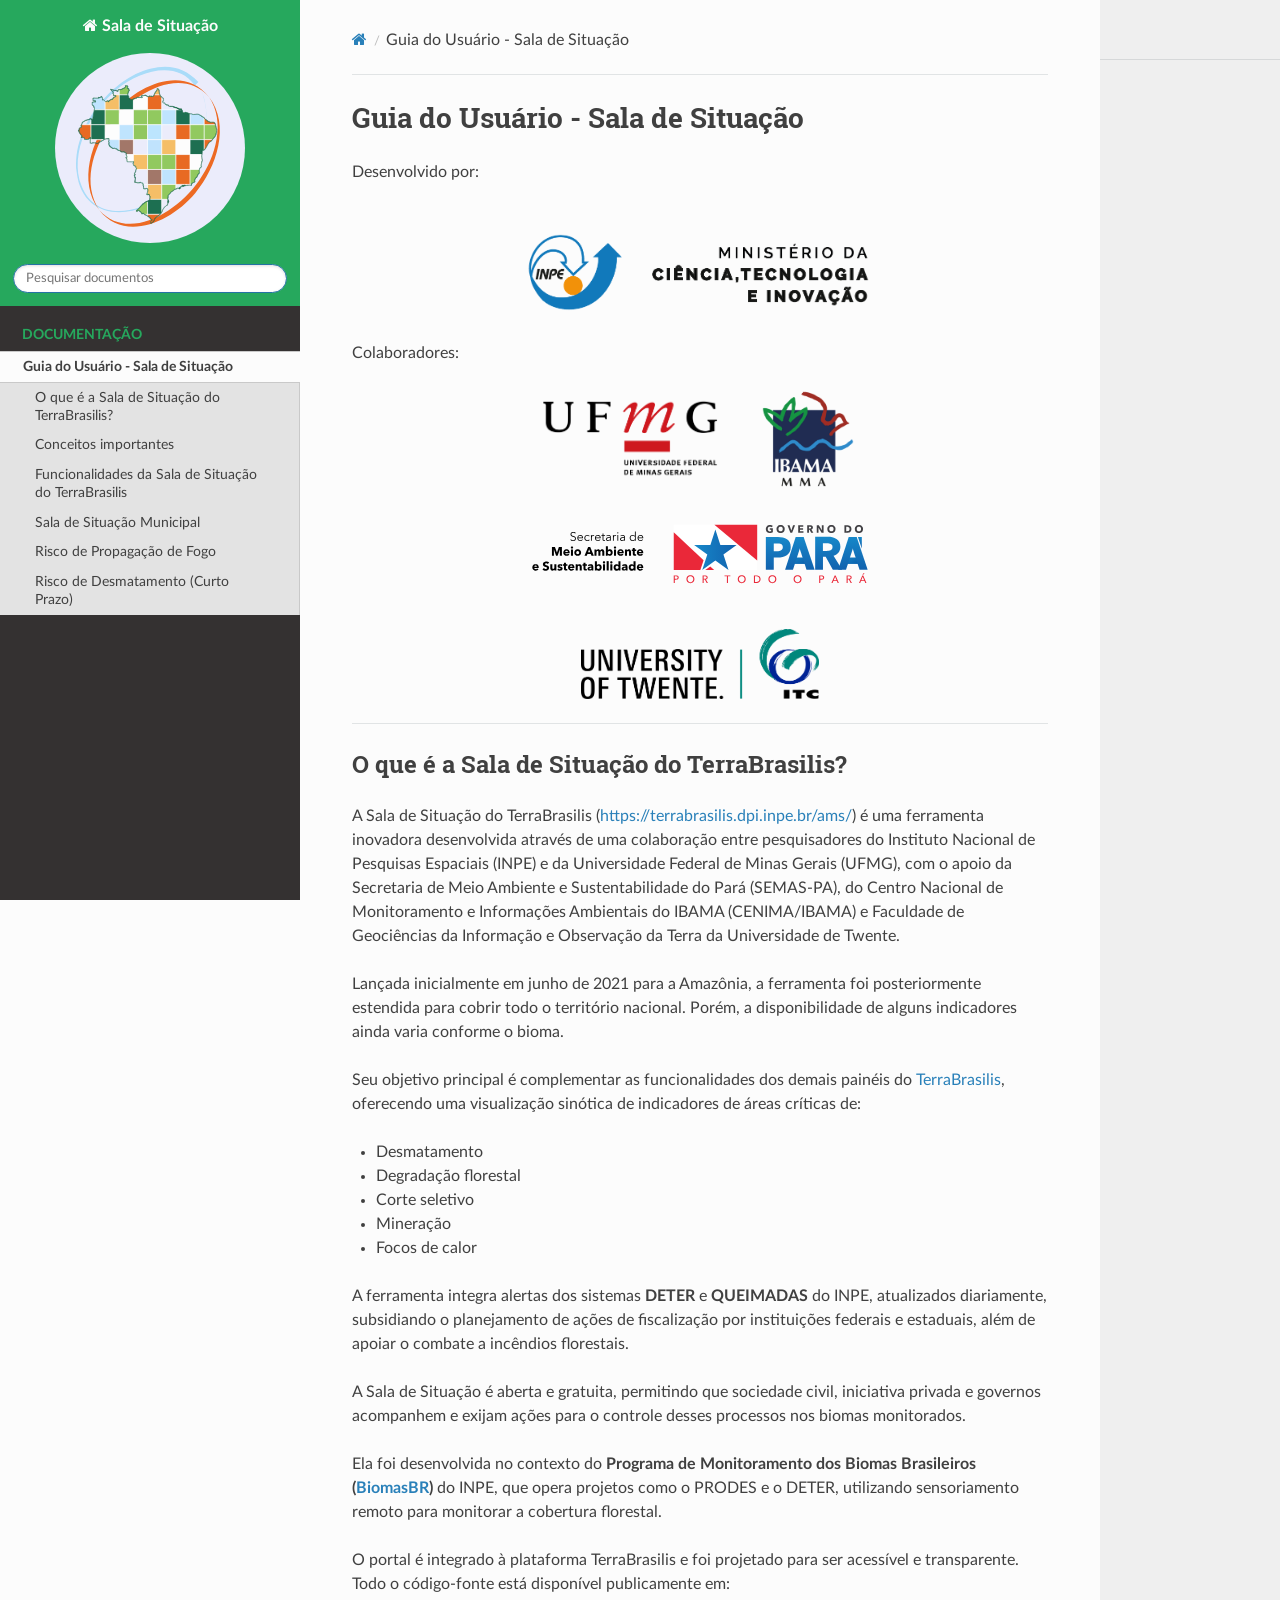
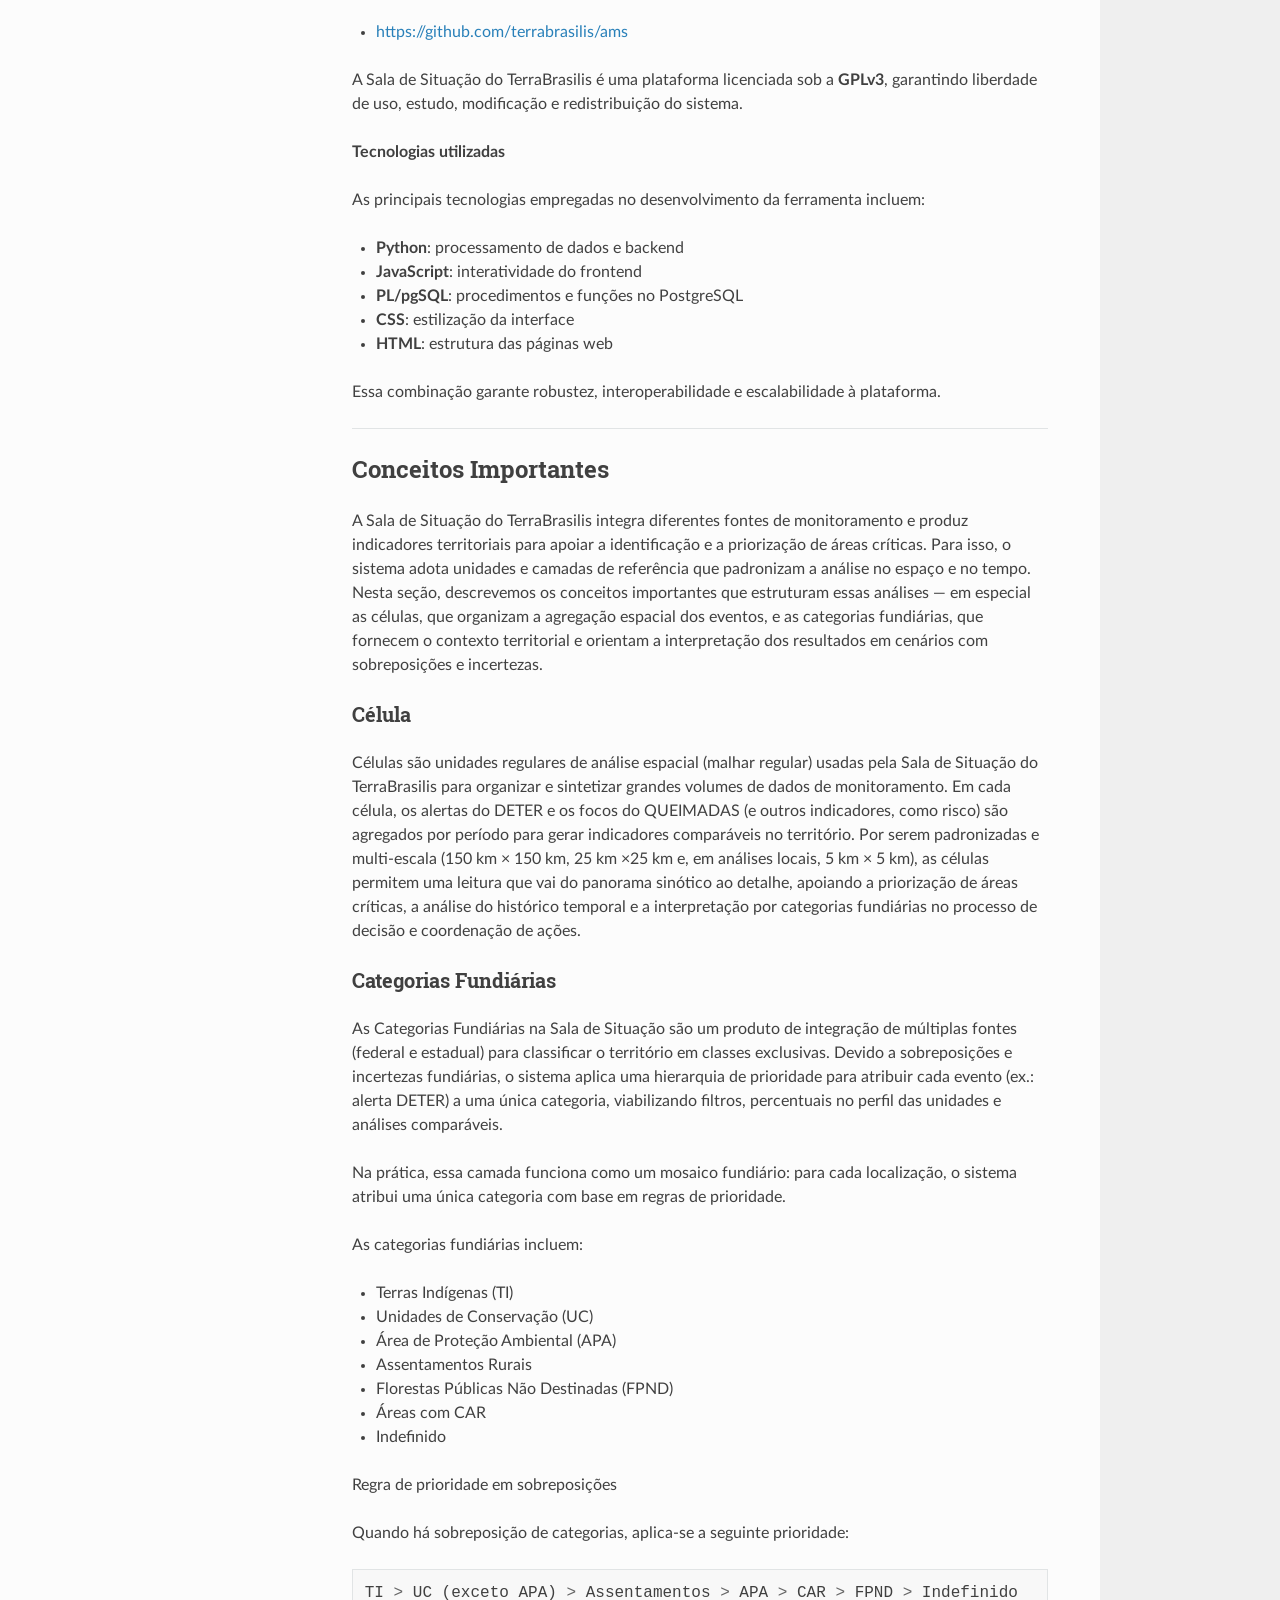
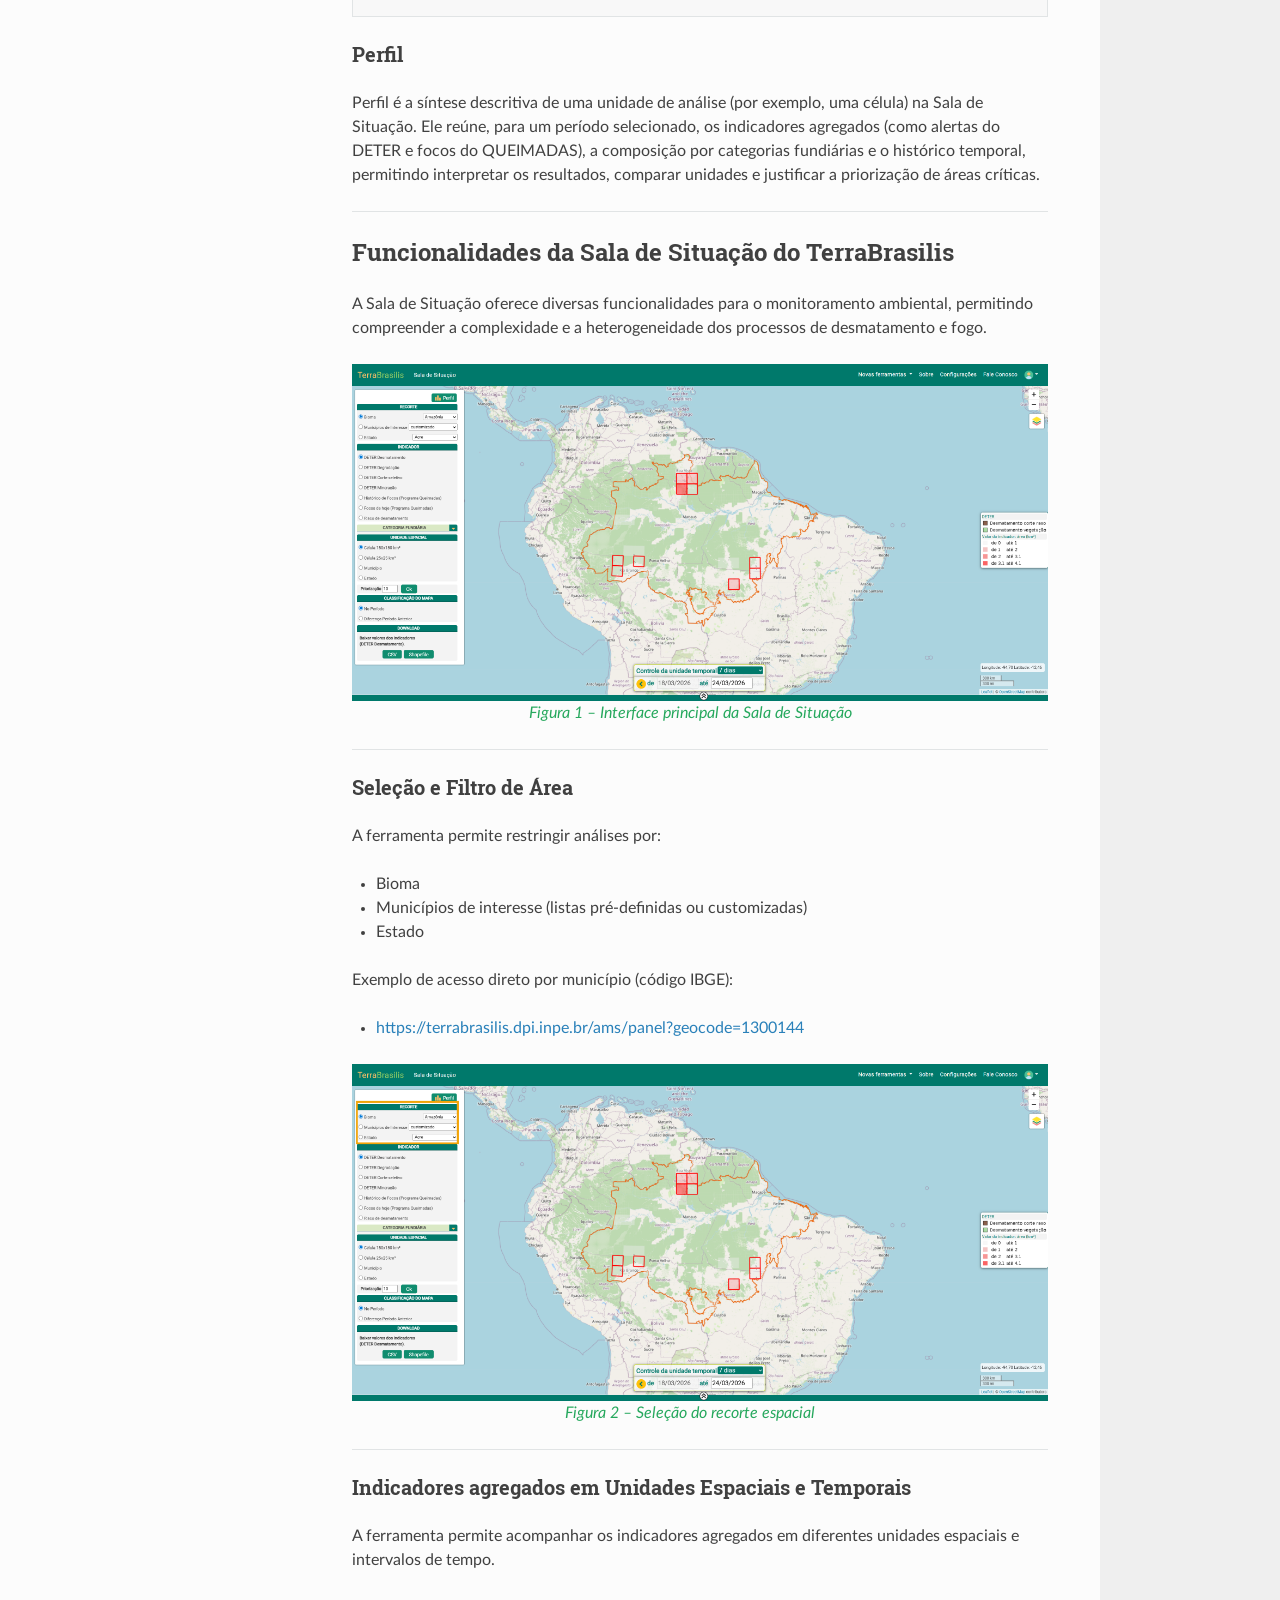
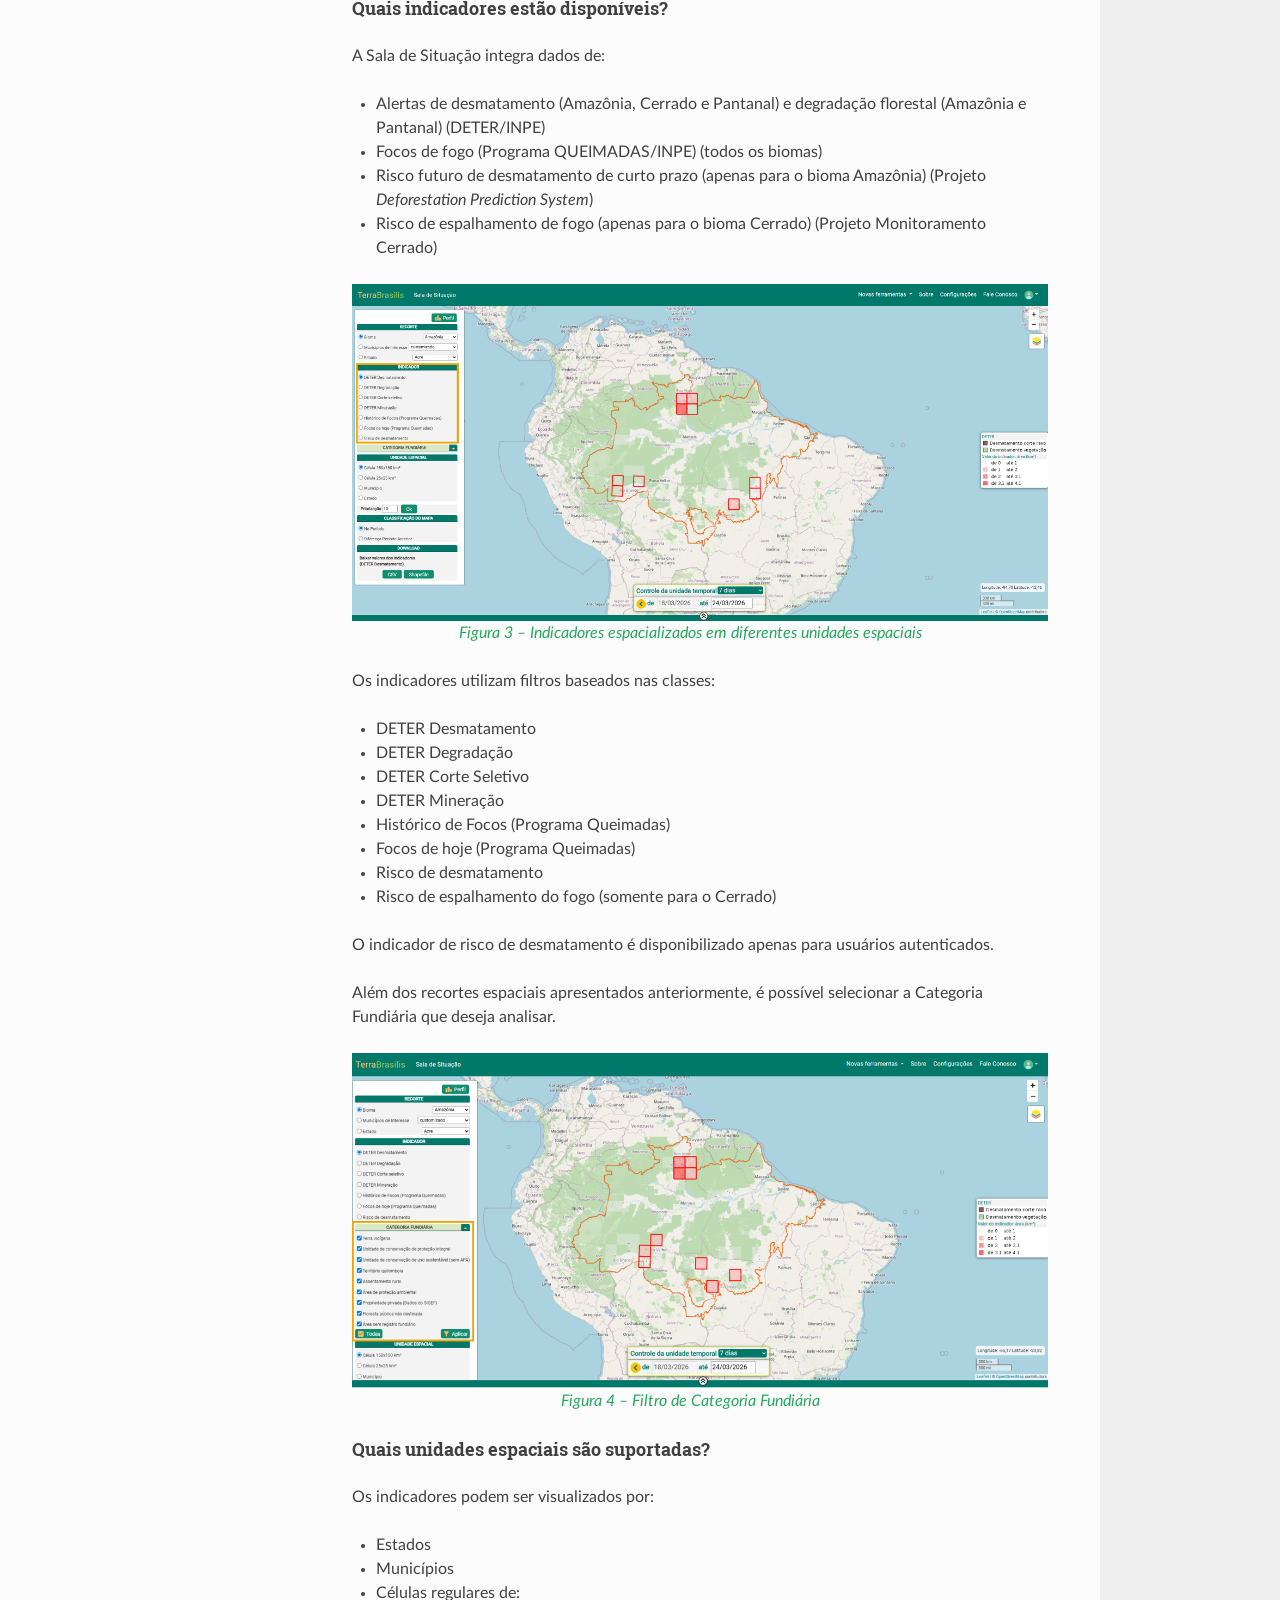
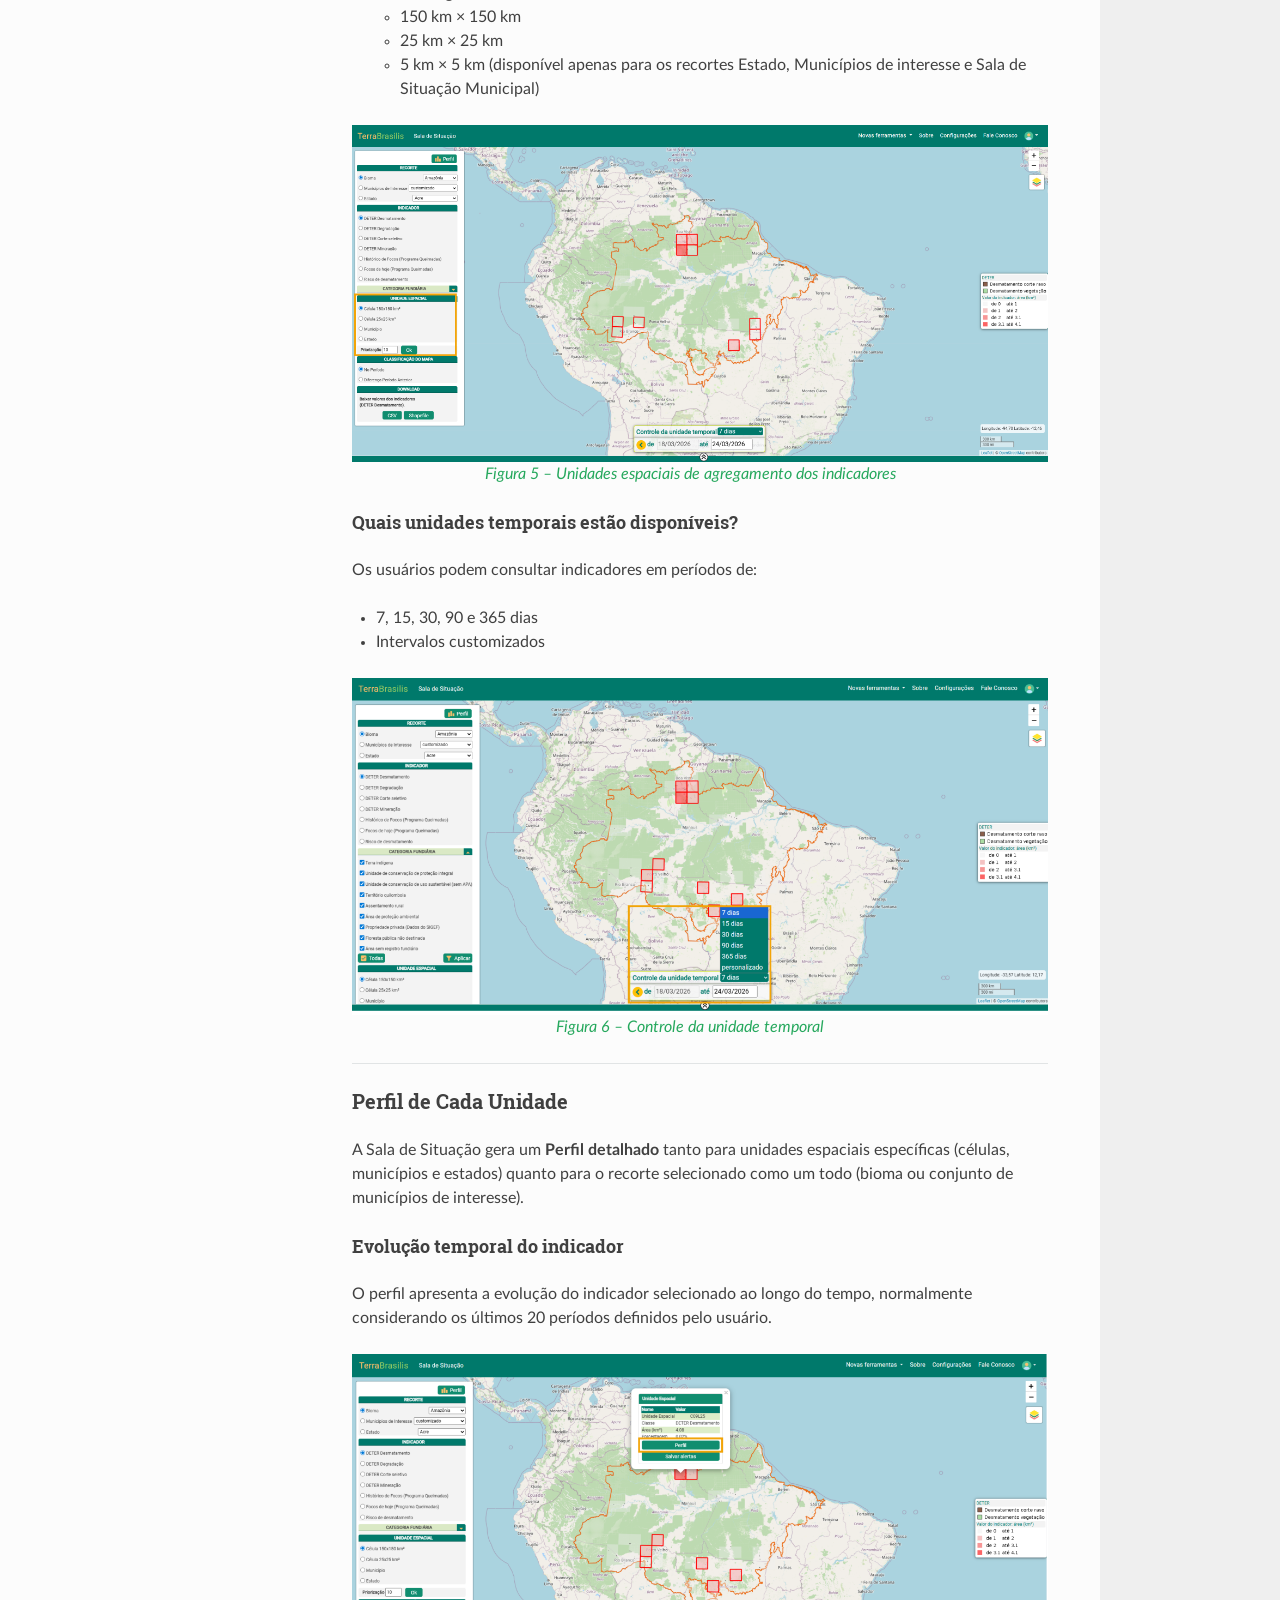
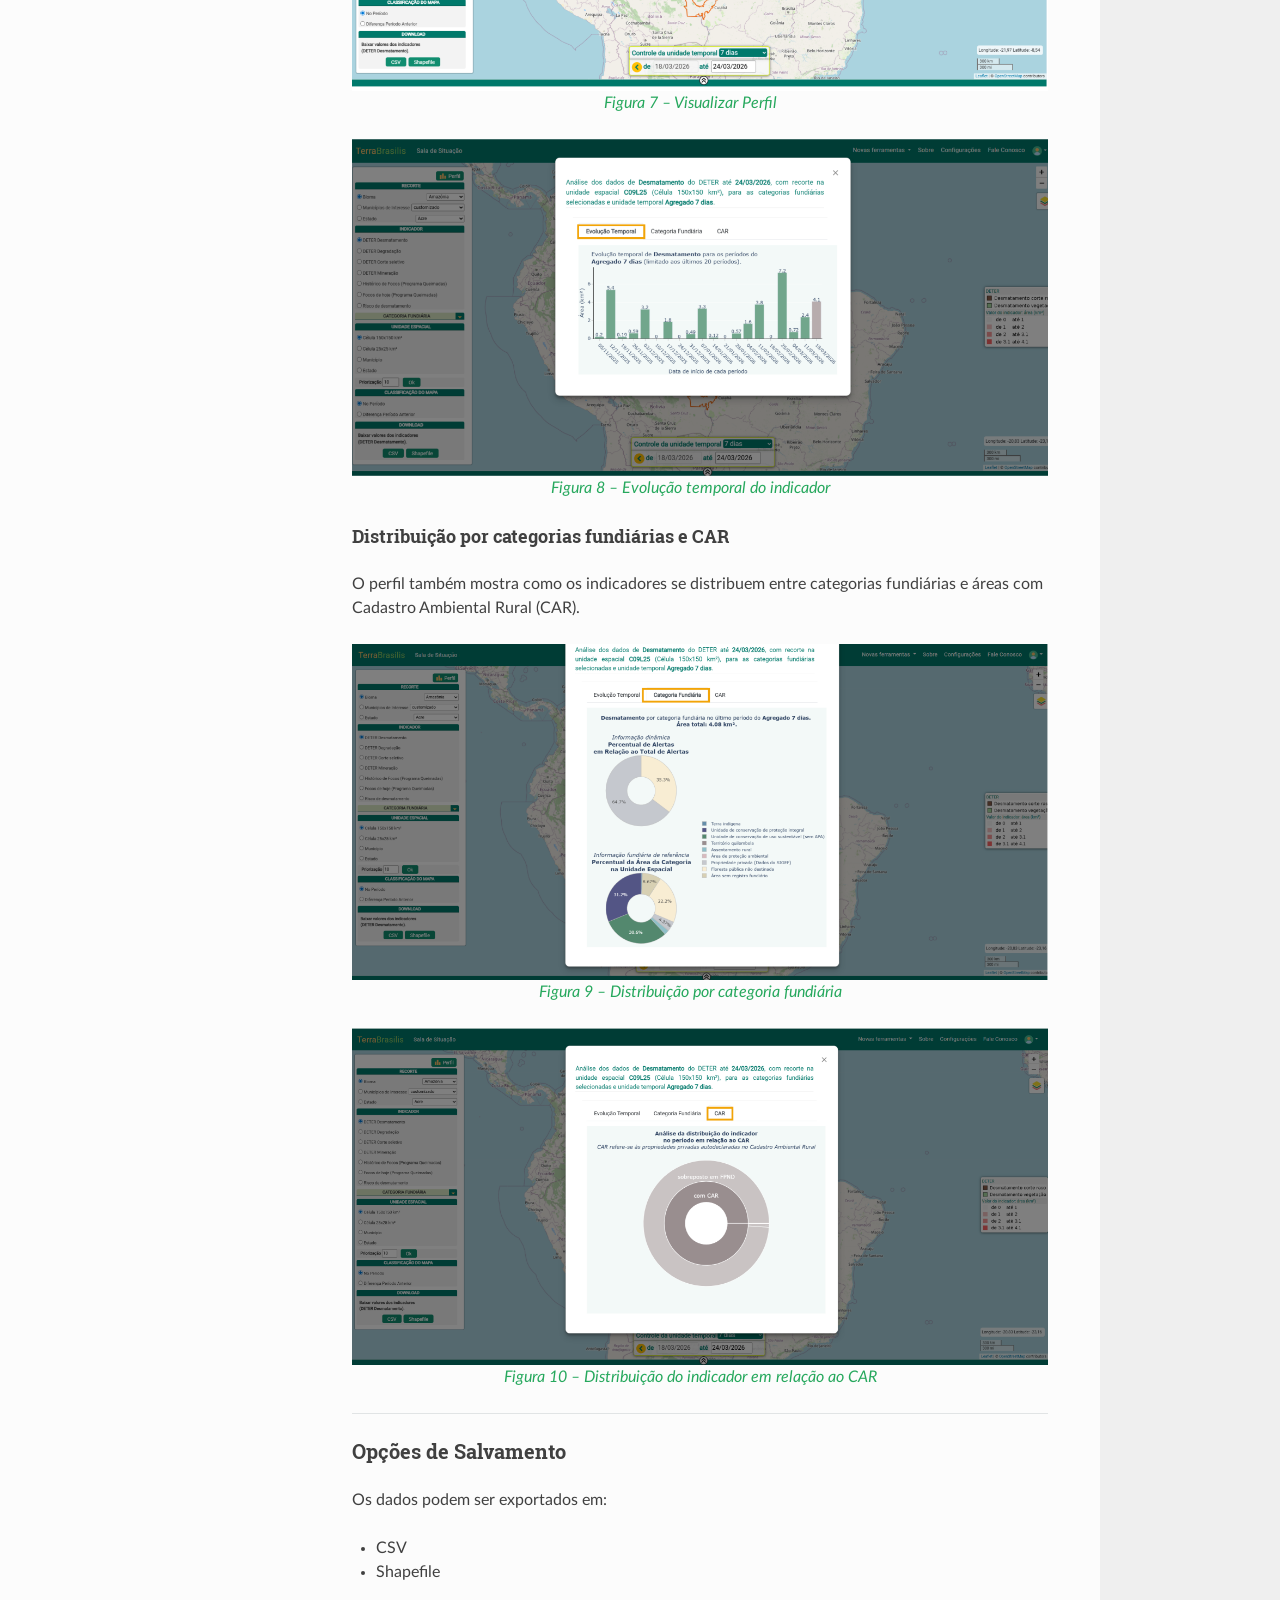
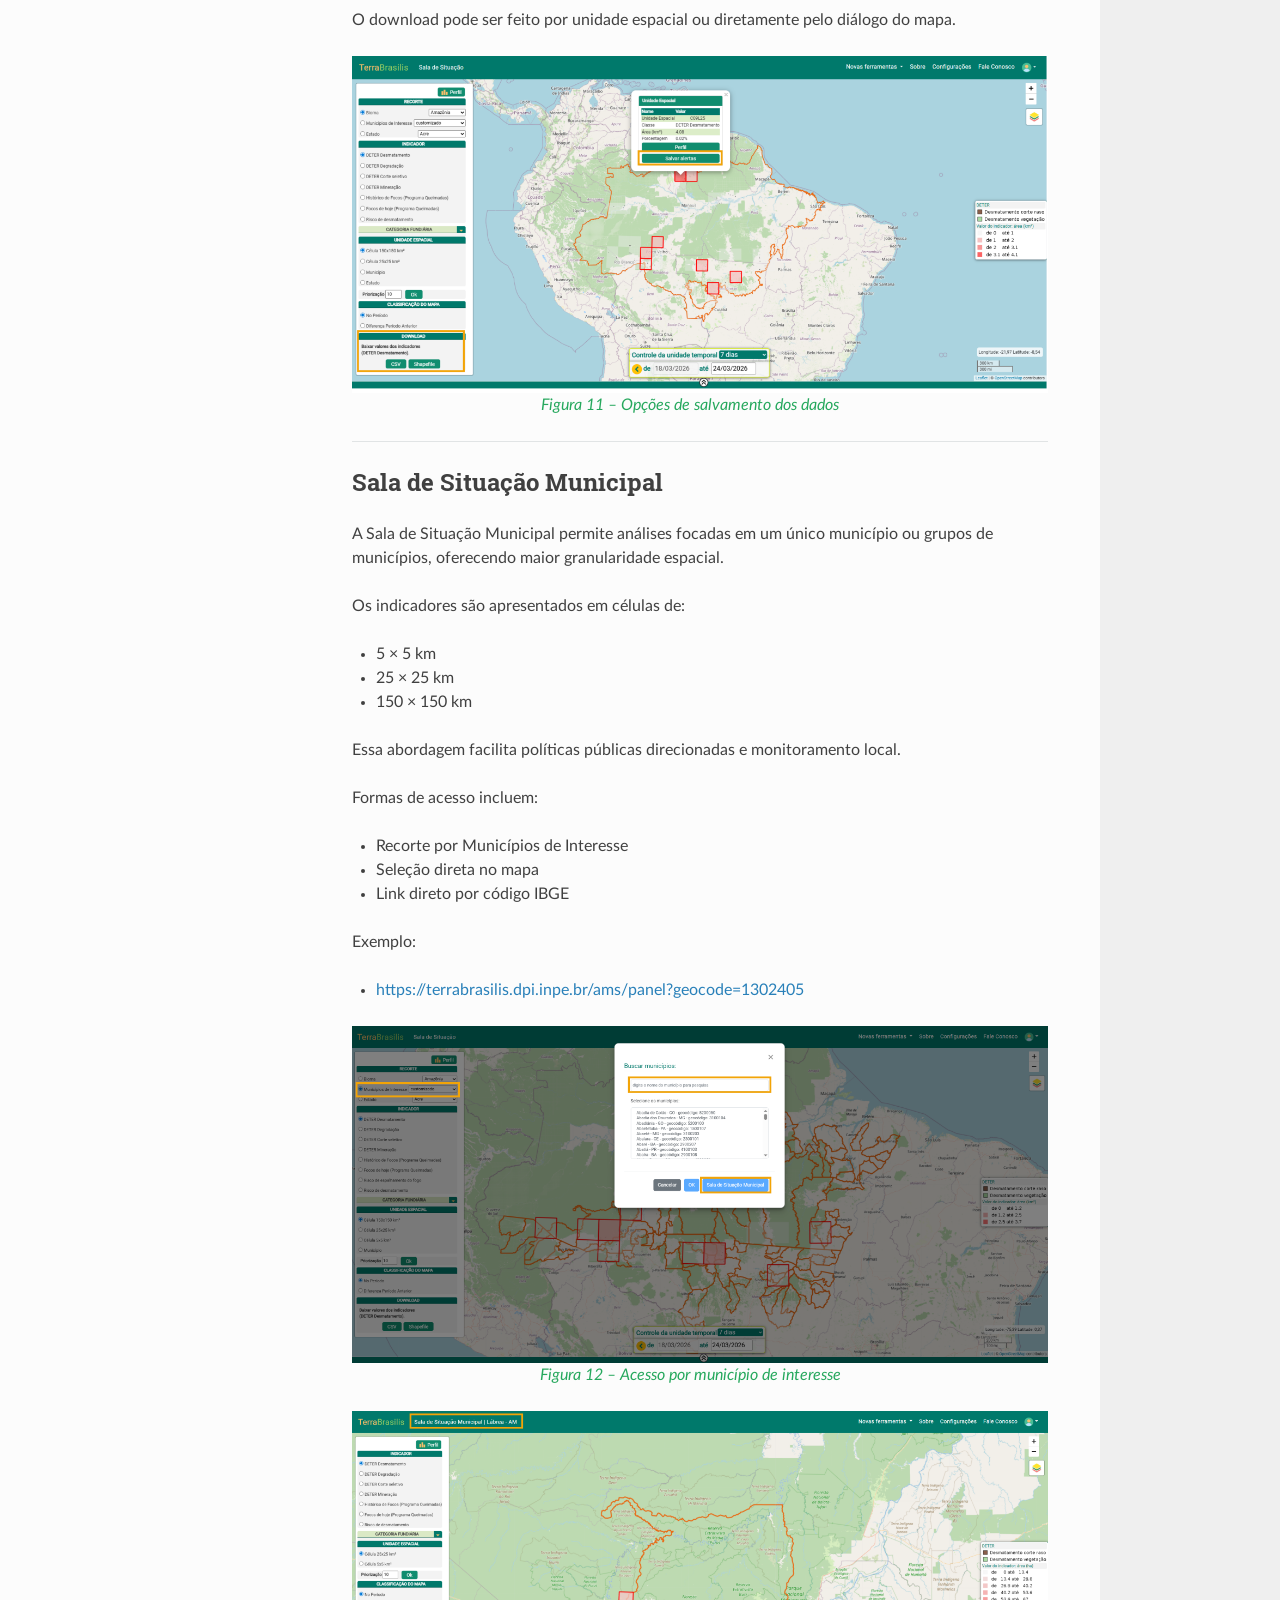
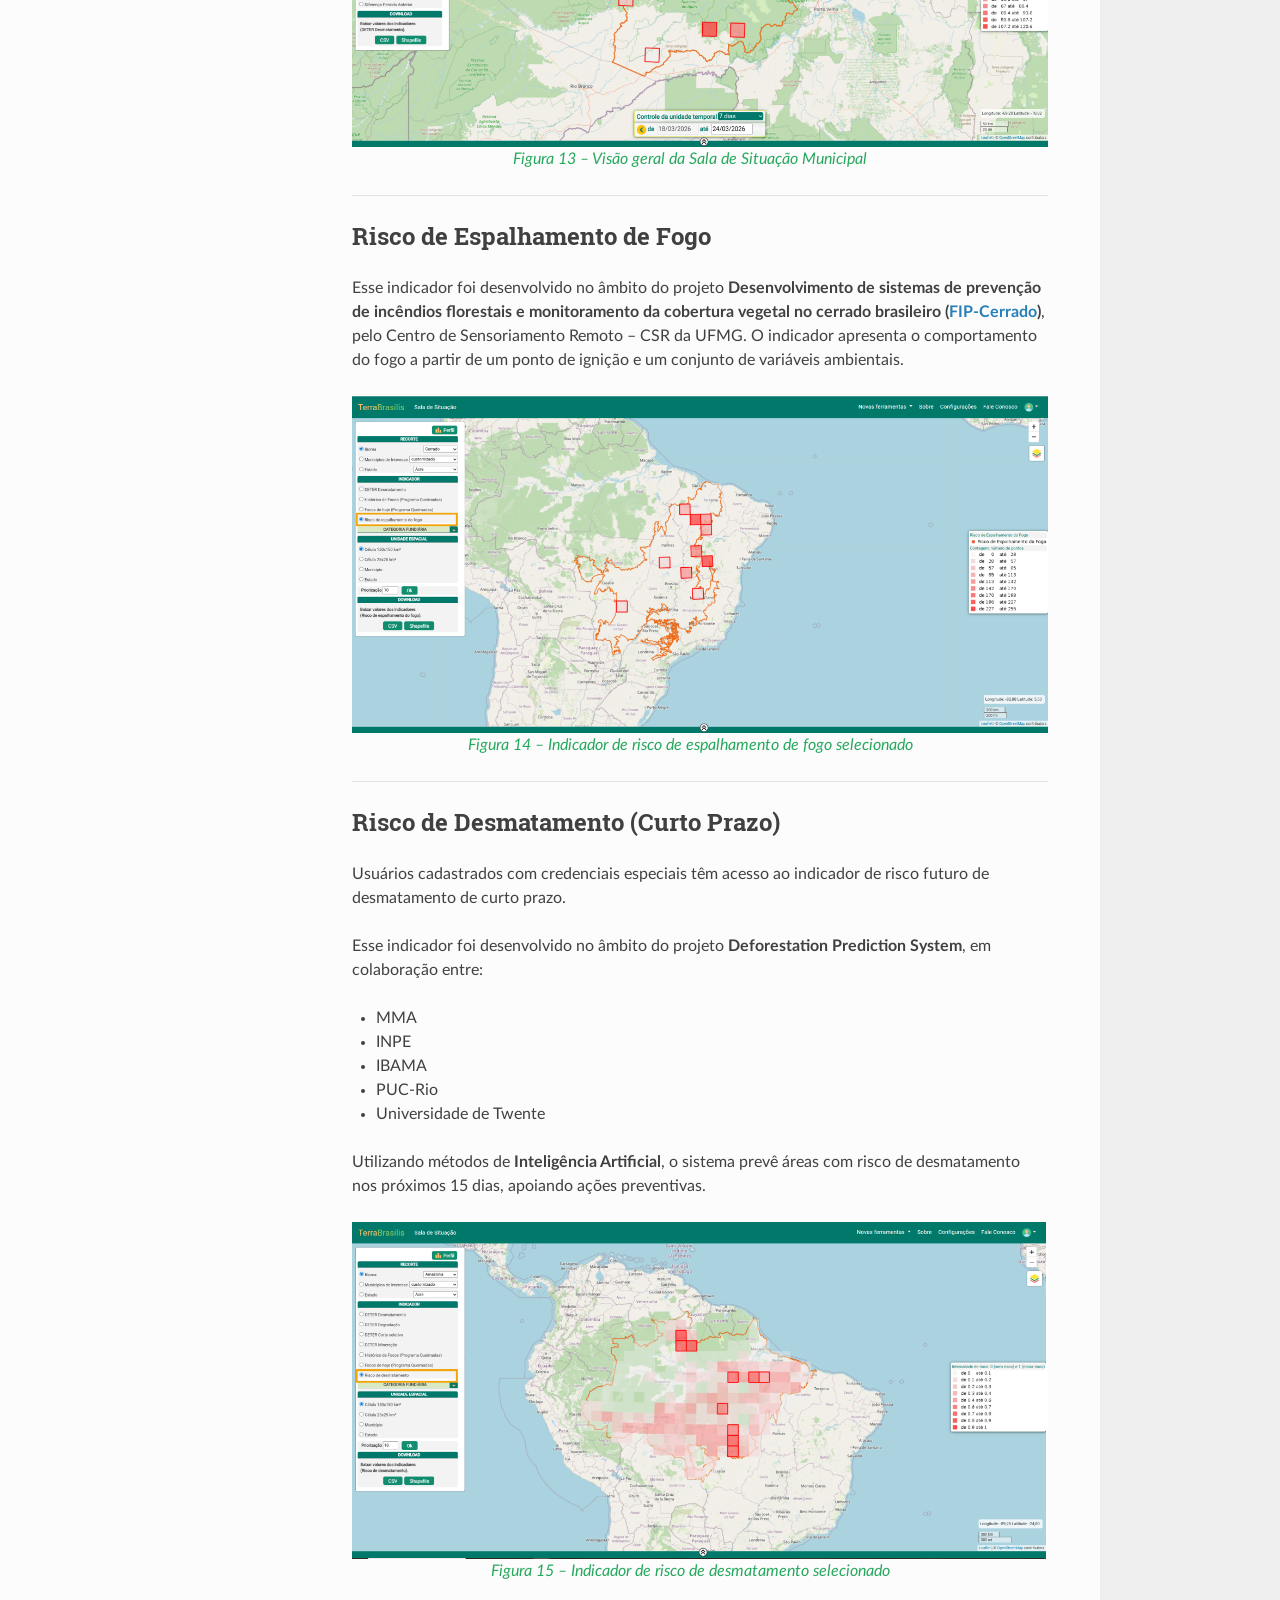
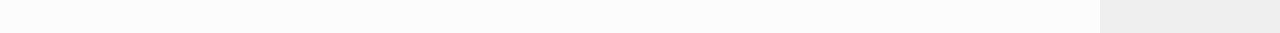
==== commit c2bc38a0: "Update sala_de_situacao.html" ====
--- a/documentacao/sala_de_situacao.html
+++ b/documentacao/sala_de_situacao.html
@@ -122,7 +122,7 @@
              
   <section id="guia-do-usuario-sala-de-situacao">
 <h1>Guia do Usuário - Sala de Situação<a class="headerlink" href="#guia-do-usuario-sala-de-situacao" title="Link para este cabeçalho"></a></h1>
-<p>Deselvolvido por:</p>
+<p>Desenvolvido por:</p>
 <figure class="align-center">
 <a class="reference internal image-reference" href="https://www.gov.br/inpe/pt-br"><img alt="INPE - Instituto Nacional de Pesquisas Espaciais" height="127" src="../_images/logo_inpe_mcti.png" width="400" />
 </a>
@@ -558,4 +558,4 @@
 </script>
 
 </body>
-</html>+</html>
--- a/_static/pygments.css
+++ b/_static/pygments.css
@@ -0,0 +1,75 @@
+pre { line-height: 125%; }
+td.linenos .normal { color: inherit; background-color: transparent; padding-left: 5px; padding-right: 5px; }
+span.linenos { color: inherit; background-color: transparent; padding-left: 5px; padding-right: 5px; }
+td.linenos .special { color: #000000; background-color: #ffffc0; padding-left: 5px; padding-right: 5px; }
+span.linenos.special { color: #000000; background-color: #ffffc0; padding-left: 5px; padding-right: 5px; }
+.highlight .hll { background-color: #ffffcc }
+.highlight { background: #f8f8f8; }
+.highlight .c { color: #3D7B7B; font-style: italic } /* Comment */
+.highlight .err { border: 1px solid #F00 } /* Error */
+.highlight .k { color: #008000; font-weight: bold } /* Keyword */
+.highlight .o { color: #666 } /* Operator */
+.highlight .ch { color: #3D7B7B; font-style: italic } /* Comment.Hashbang */
+.highlight .cm { color: #3D7B7B; font-style: italic } /* Comment.Multiline */
+.highlight .cp { color: #9C6500 } /* Comment.Preproc */
+.highlight .cpf { color: #3D7B7B; font-style: italic } /* Comment.PreprocFile */
+.highlight .c1 { color: #3D7B7B; font-style: italic } /* Comment.Single */
+.highlight .cs { color: #3D7B7B; font-style: italic } /* Comment.Special */
+.highlight .gd { color: #A00000 } /* Generic.Deleted */
+.highlight .ge { font-style: italic } /* Generic.Emph */
+.highlight .ges { font-weight: bold; font-style: italic } /* Generic.EmphStrong */
+.highlight .gr { color: #E40000 } /* Generic.Error */
+.highlight .gh { color: #000080; font-weight: bold } /* Generic.Heading */
+.highlight .gi { color: #008400 } /* Generic.Inserted */
+.highlight .go { color: #717171 } /* Generic.Output */
+.highlight .gp { color: #000080; font-weight: bold } /* Generic.Prompt */
+.highlight .gs { font-weight: bold } /* Generic.Strong */
+.highlight .gu { color: #800080; font-weight: bold } /* Generic.Subheading */
+.highlight .gt { color: #04D } /* Generic.Traceback */
+.highlight .kc { color: #008000; font-weight: bold } /* Keyword.Constant */
+.highlight .kd { color: #008000; font-weight: bold } /* Keyword.Declaration */
+.highlight .kn { color: #008000; font-weight: bold } /* Keyword.Namespace */
+.highlight .kp { color: #008000 } /* Keyword.Pseudo */
+.highlight .kr { color: #008000; font-weight: bold } /* Keyword.Reserved */
+.highlight .kt { color: #B00040 } /* Keyword.Type */
+.highlight .m { color: #666 } /* Literal.Number */
+.highlight .s { color: #BA2121 } /* Literal.String */
+.highlight .na { color: #687822 } /* Name.Attribute */
+.highlight .nb { color: #008000 } /* Name.Builtin */
+.highlight .nc { color: #00F; font-weight: bold } /* Name.Class */
+.highlight .no { color: #800 } /* Name.Constant */
+.highlight .nd { color: #A2F } /* Name.Decorator */
+.highlight .ni { color: #717171; font-weight: bold } /* Name.Entity */
+.highlight .ne { color: #CB3F38; font-weight: bold } /* Name.Exception */
+.highlight .nf { color: #00F } /* Name.Function */
+.highlight .nl { color: #767600 } /* Name.Label */
+.highlight .nn { color: #00F; font-weight: bold } /* Name.Namespace */
+.highlight .nt { color: #008000; font-weight: bold } /* Name.Tag */
+.highlight .nv { color: #19177C } /* Name.Variable */
+.highlight .ow { color: #A2F; font-weight: bold } /* Operator.Word */
+.highlight .w { color: #BBB } /* Text.Whitespace */
+.highlight .mb { color: #666 } /* Literal.Number.Bin */
+.highlight .mf { color: #666 } /* Literal.Number.Float */
+.highlight .mh { color: #666 } /* Literal.Number.Hex */
+.highlight .mi { color: #666 } /* Literal.Number.Integer */
+.highlight .mo { color: #666 } /* Literal.Number.Oct */
+.highlight .sa { color: #BA2121 } /* Literal.String.Affix */
+.highlight .sb { color: #BA2121 } /* Literal.String.Backtick */
+.highlight .sc { color: #BA2121 } /* Literal.String.Char */
+.highlight .dl { color: #BA2121 } /* Literal.String.Delimiter */
+.highlight .sd { color: #BA2121; font-style: italic } /* Literal.String.Doc */
+.highlight .s2 { color: #BA2121 } /* Literal.String.Double */
+.highlight .se { color: #AA5D1F; font-weight: bold } /* Literal.String.Escape */
+.highlight .sh { color: #BA2121 } /* Literal.String.Heredoc */
+.highlight .si { color: #A45A77; font-weight: bold } /* Literal.String.Interpol */
+.highlight .sx { color: #008000 } /* Literal.String.Other */
+.highlight .sr { color: #A45A77 } /* Literal.String.Regex */
+.highlight .s1 { color: #BA2121 } /* Literal.String.Single */
+.highlight .ss { color: #19177C } /* Literal.String.Symbol */
+.highlight .bp { color: #008000 } /* Name.Builtin.Pseudo */
+.highlight .fm { color: #00F } /* Name.Function.Magic */
+.highlight .vc { color: #19177C } /* Name.Variable.Class */
+.highlight .vg { color: #19177C } /* Name.Variable.Global */
+.highlight .vi { color: #19177C } /* Name.Variable.Instance */
+.highlight .vm { color: #19177C } /* Name.Variable.Magic */
+.highlight .il { color: #666 } /* Literal.Number.Integer.Long */
--- a/_static/style.css
+++ b/_static/style.css
@@ -0,0 +1,7 @@
+.wy-side-nav-search, .wy-nav-top {
+  background-color: #26a85d;
+}
+
+.caption-text {
+  color: #26a85d;
+}
--- a/_static/style.css
+++ b/_static/style.css
@@ -0,0 +1,7 @@
+.wy-side-nav-search, .wy-nav-top {
+  background-color: #26a85d;
+}
+
+.caption-text {
+  color: #26a85d;
+}
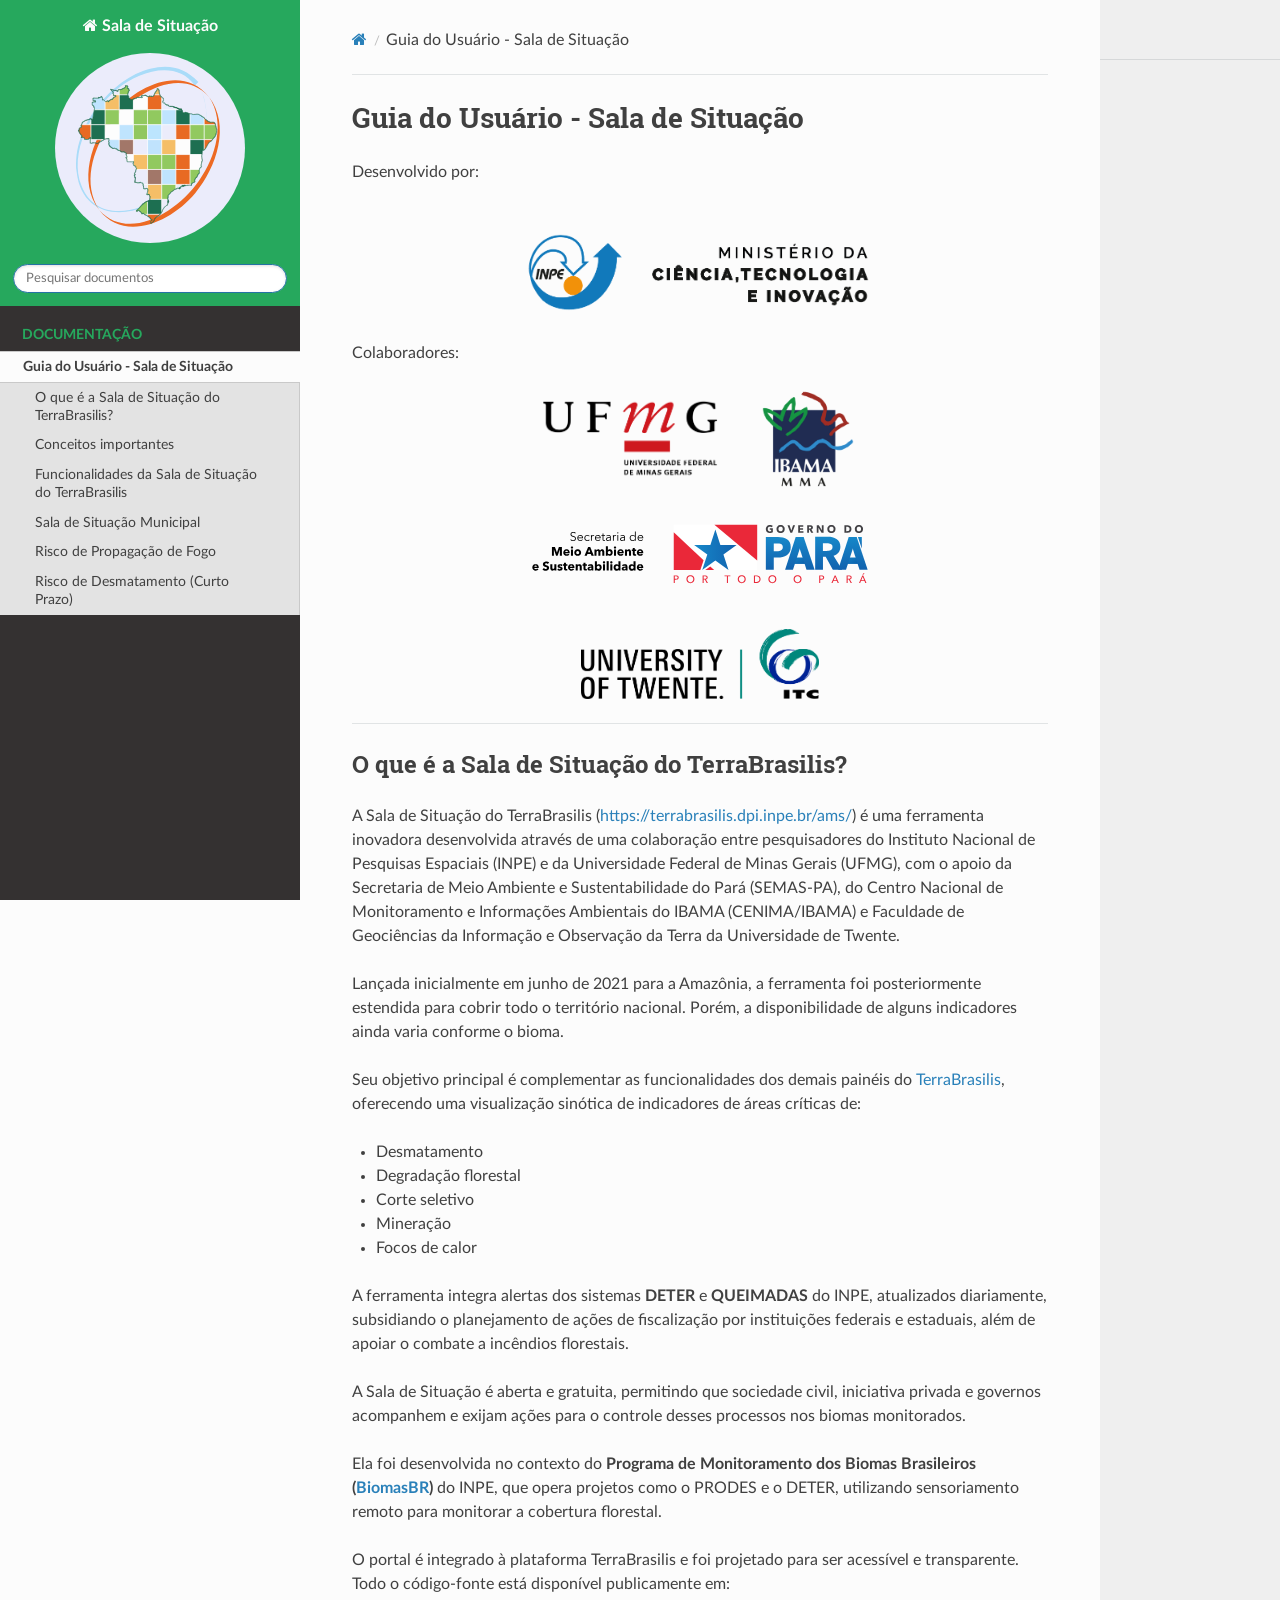
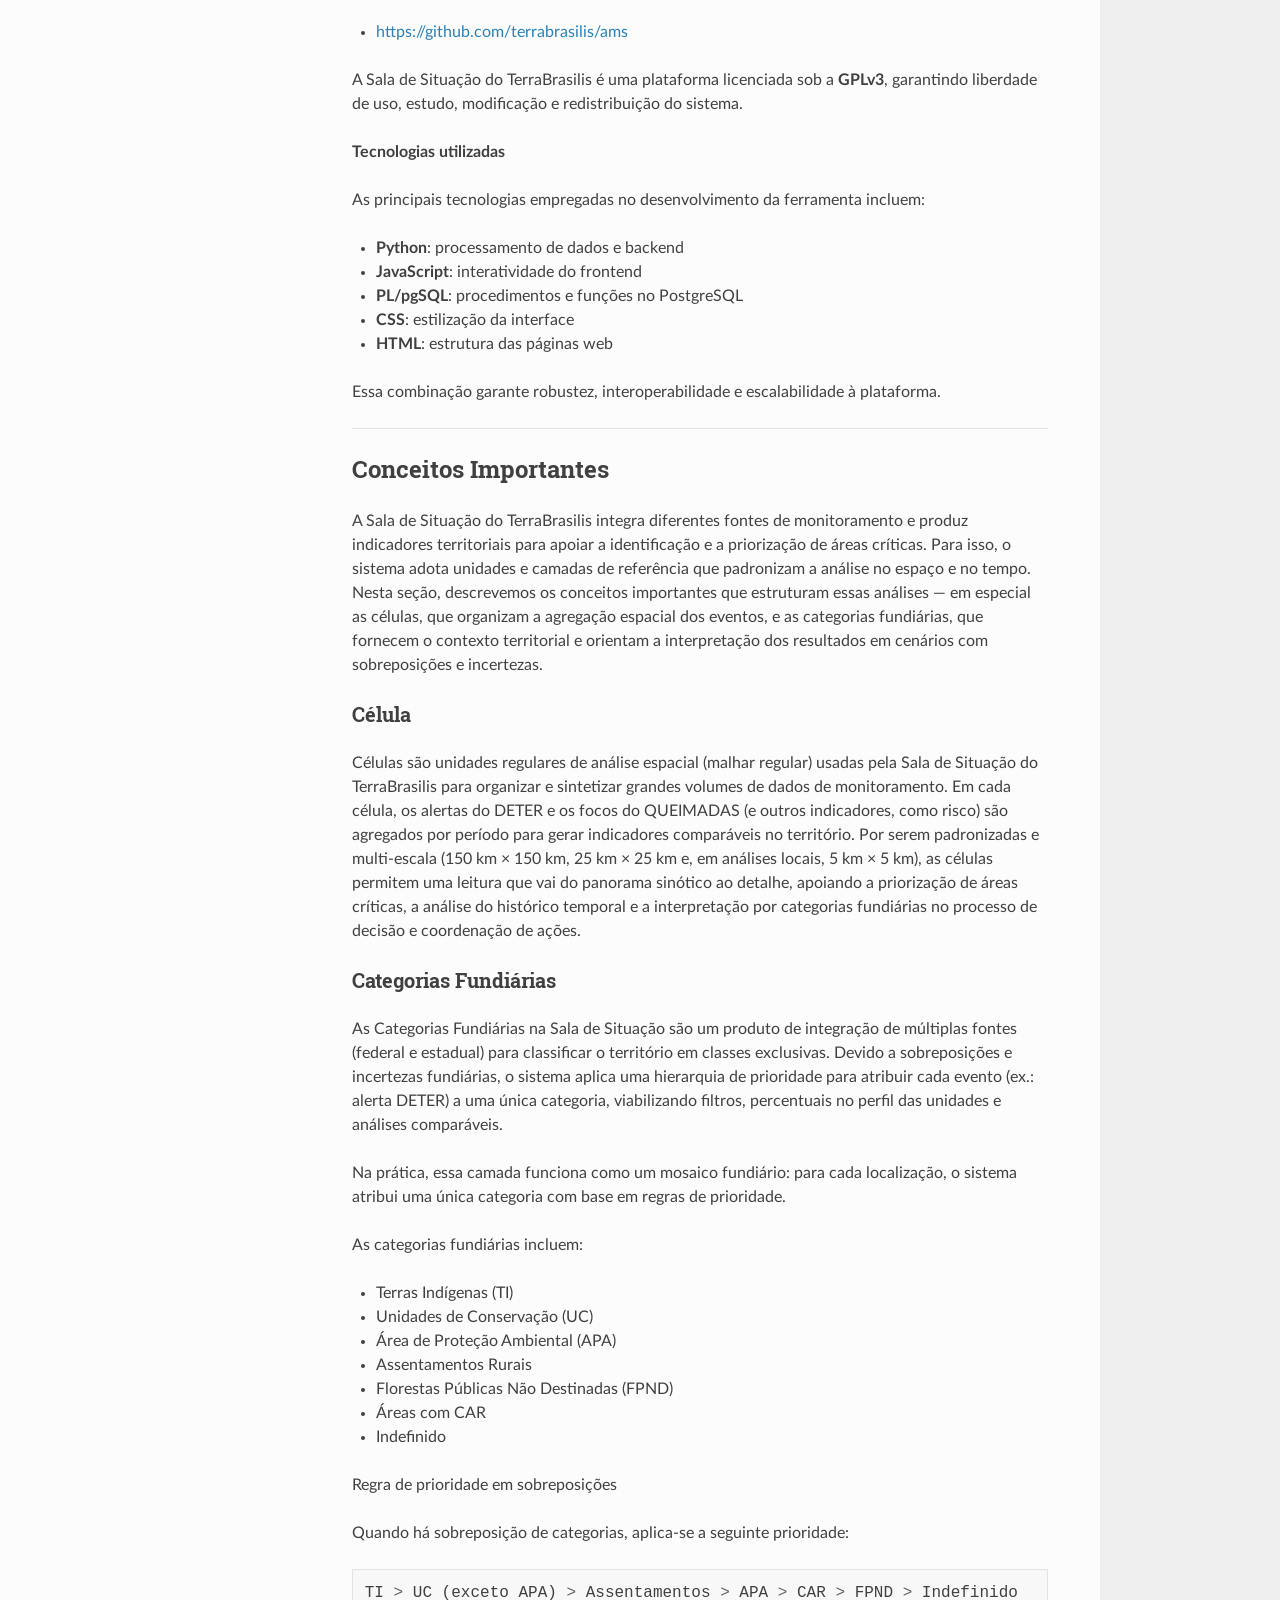
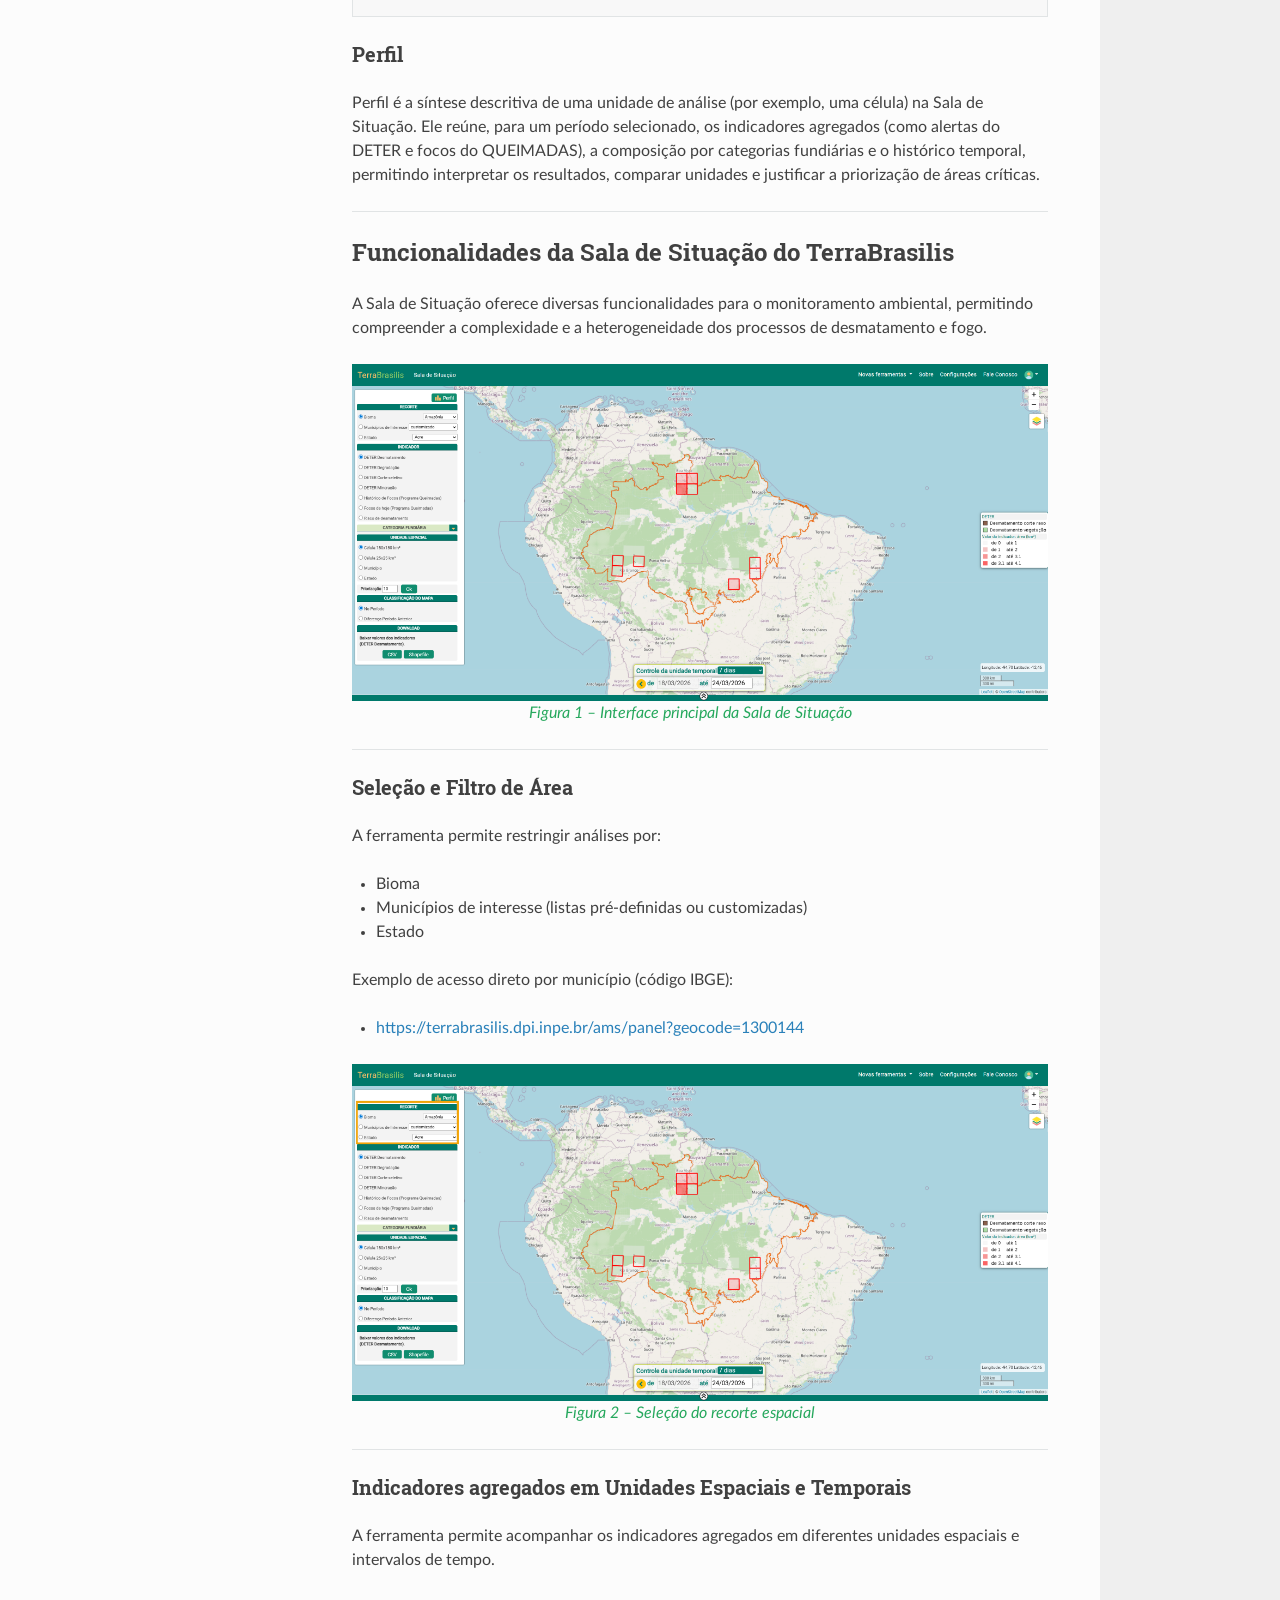
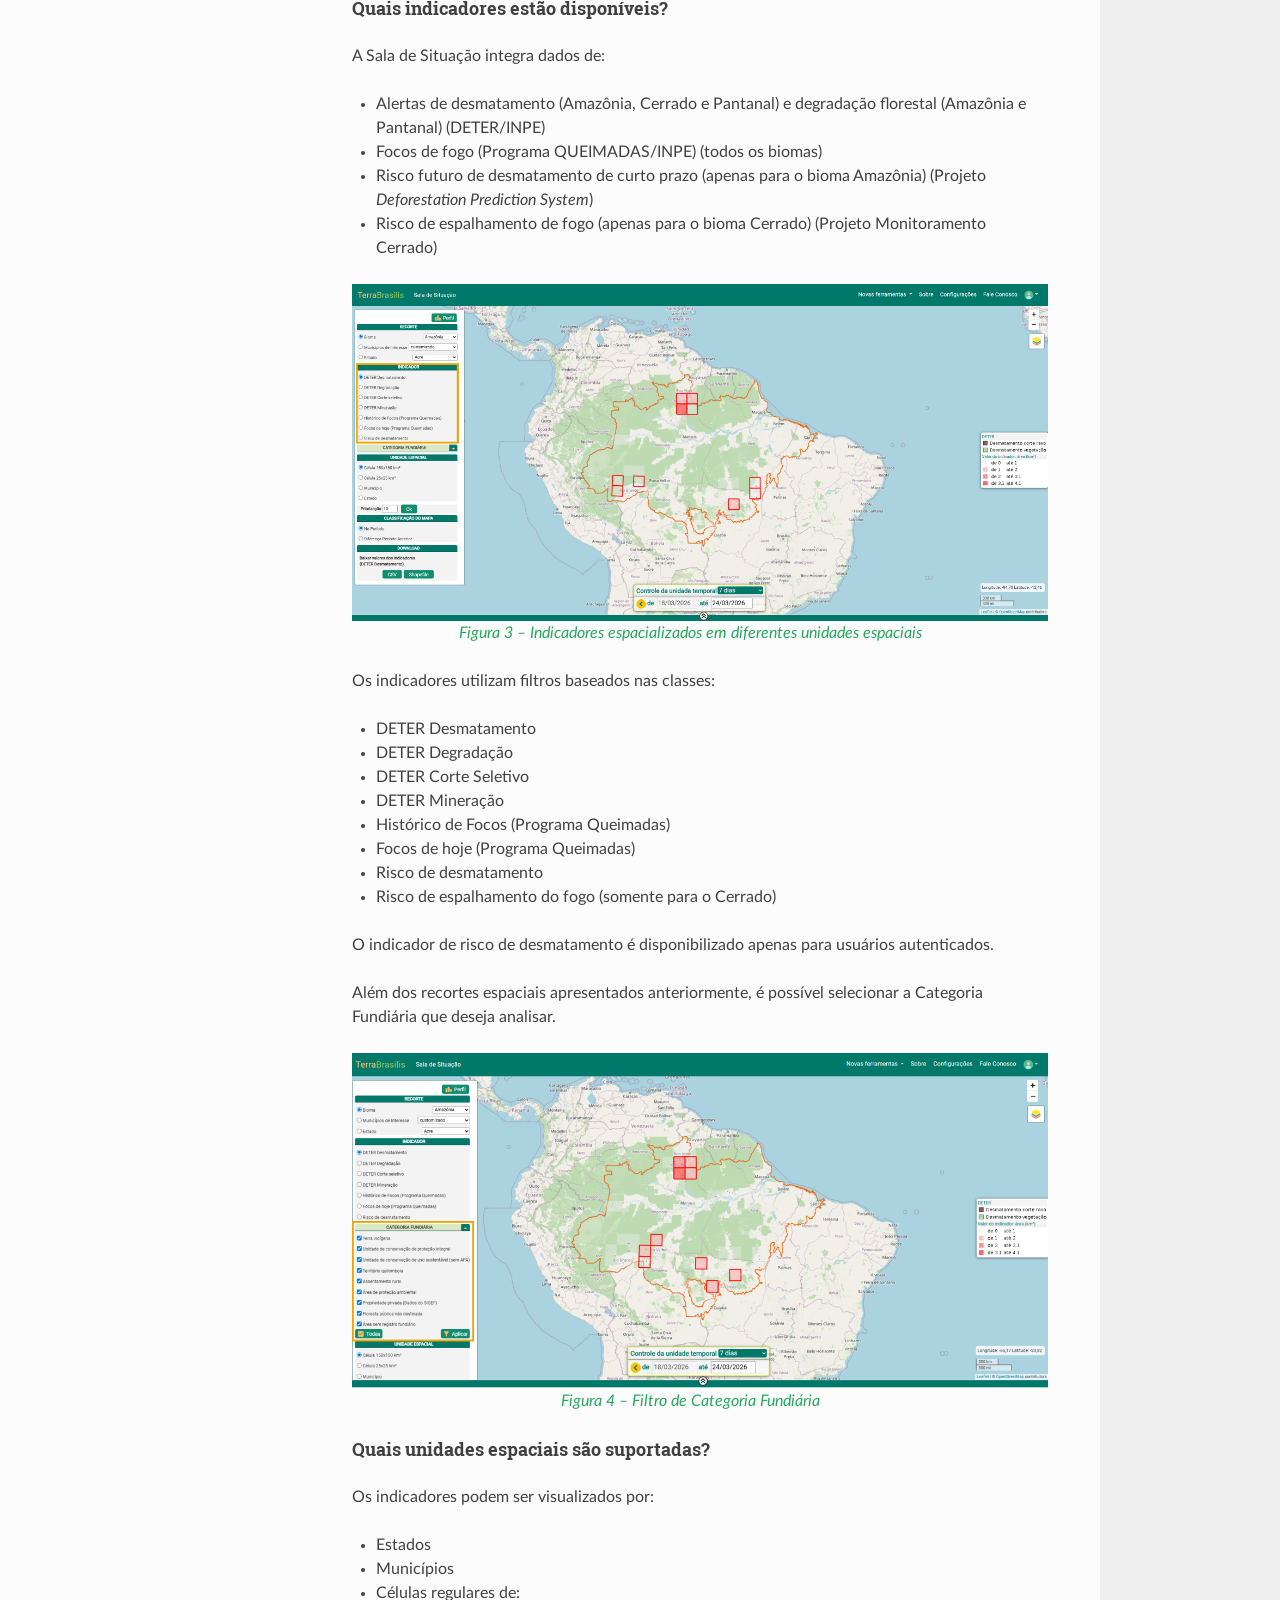
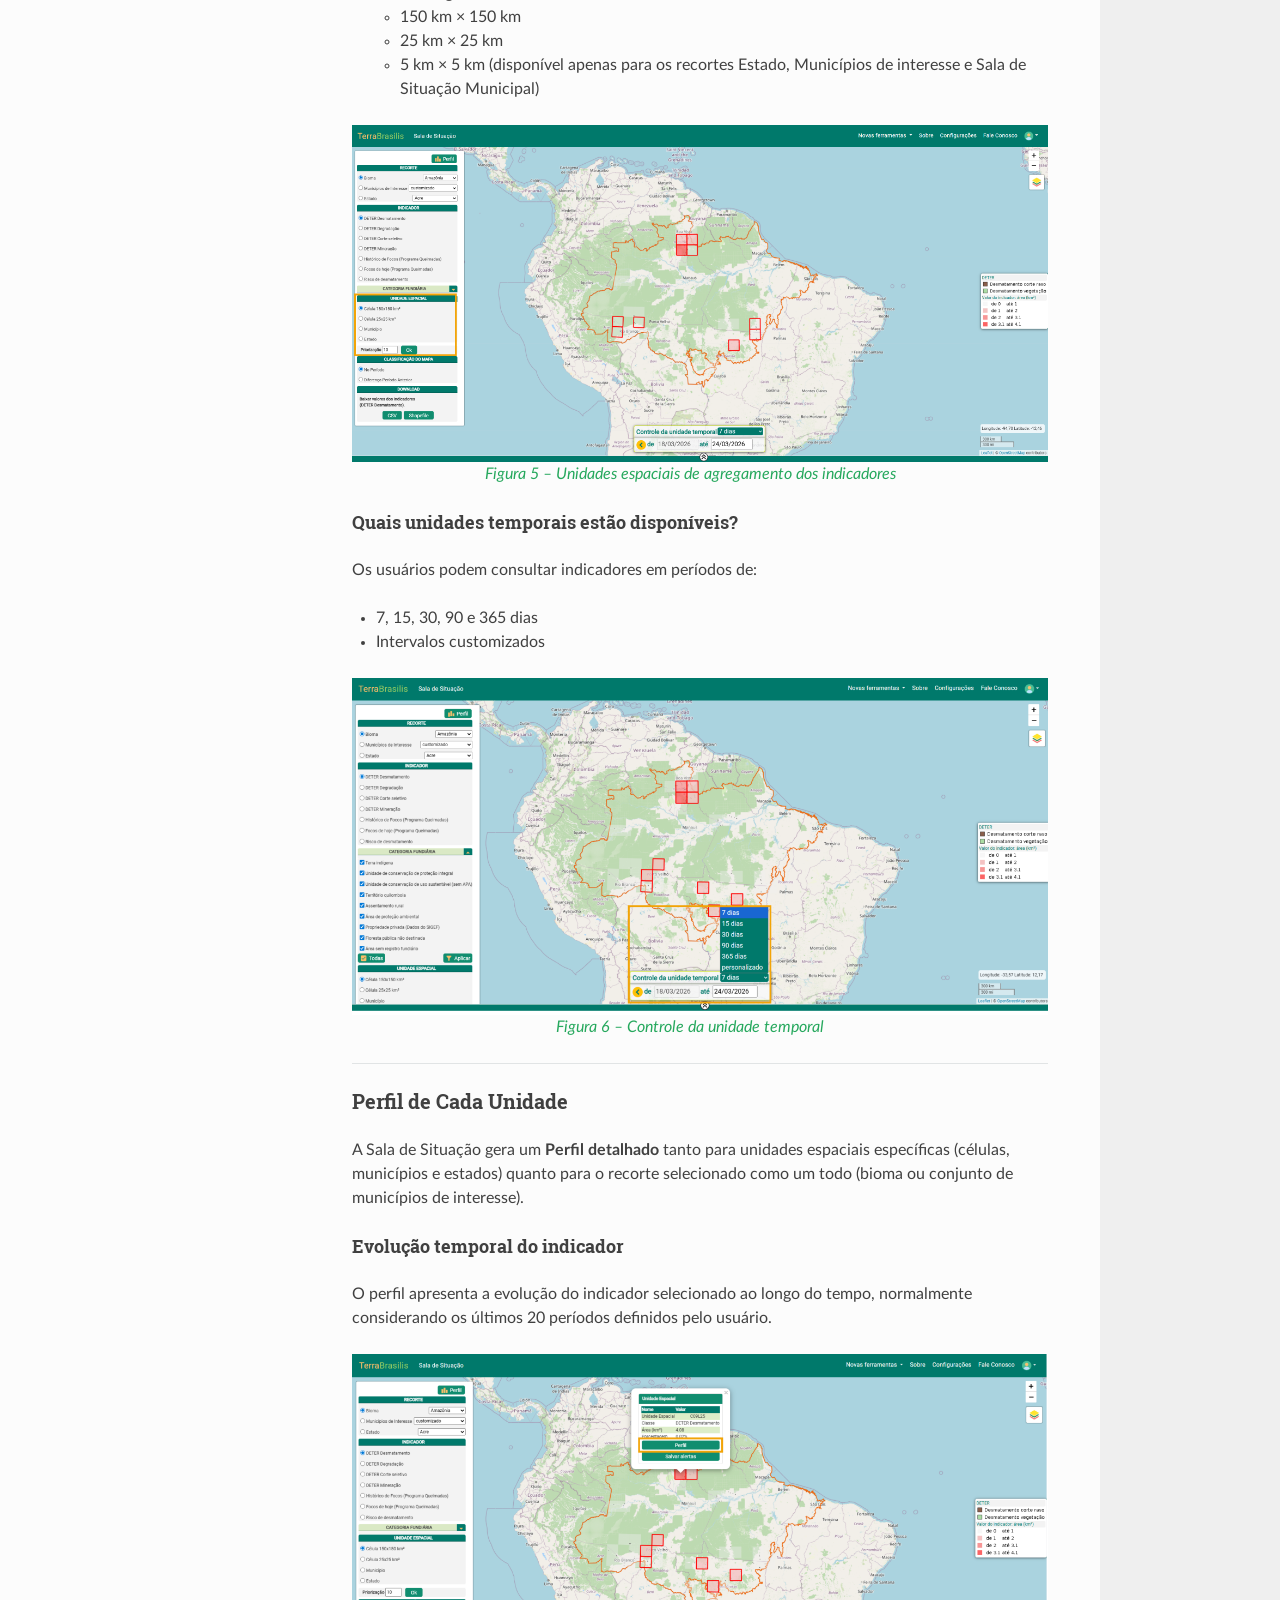
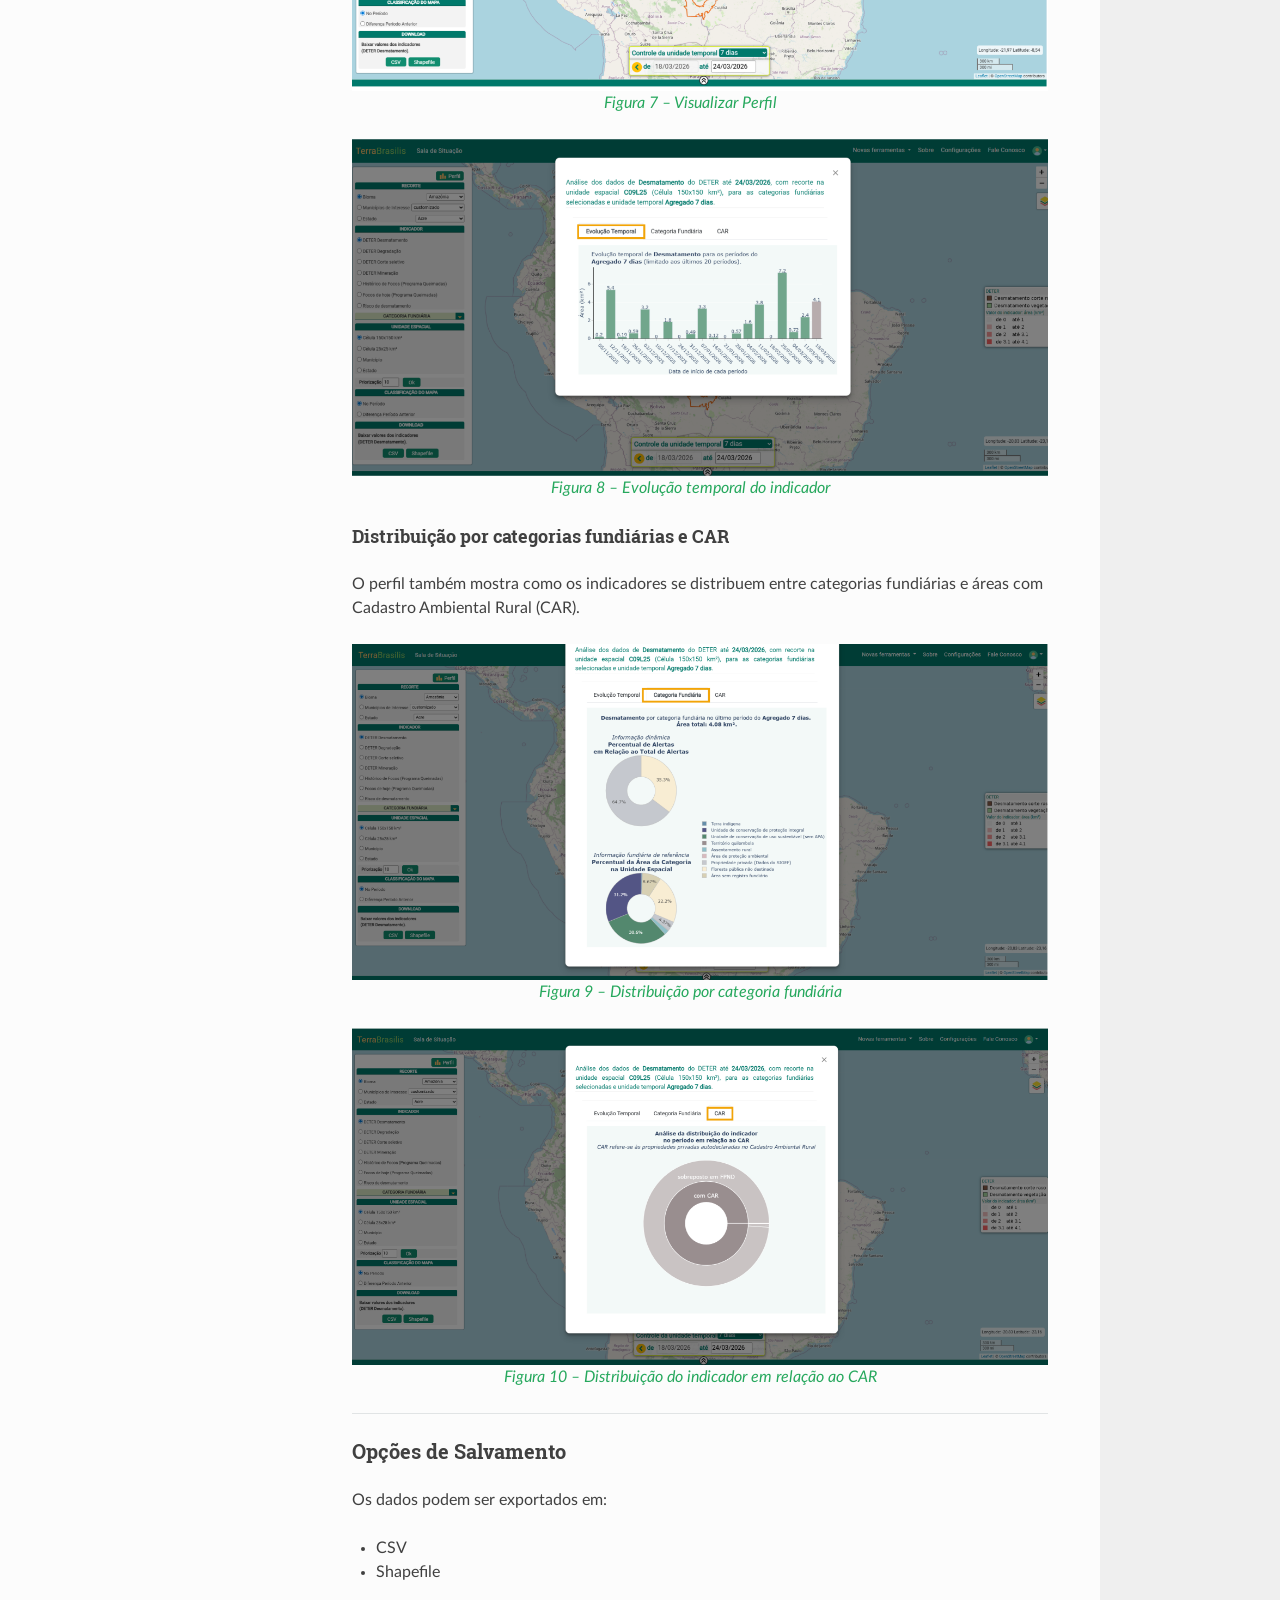
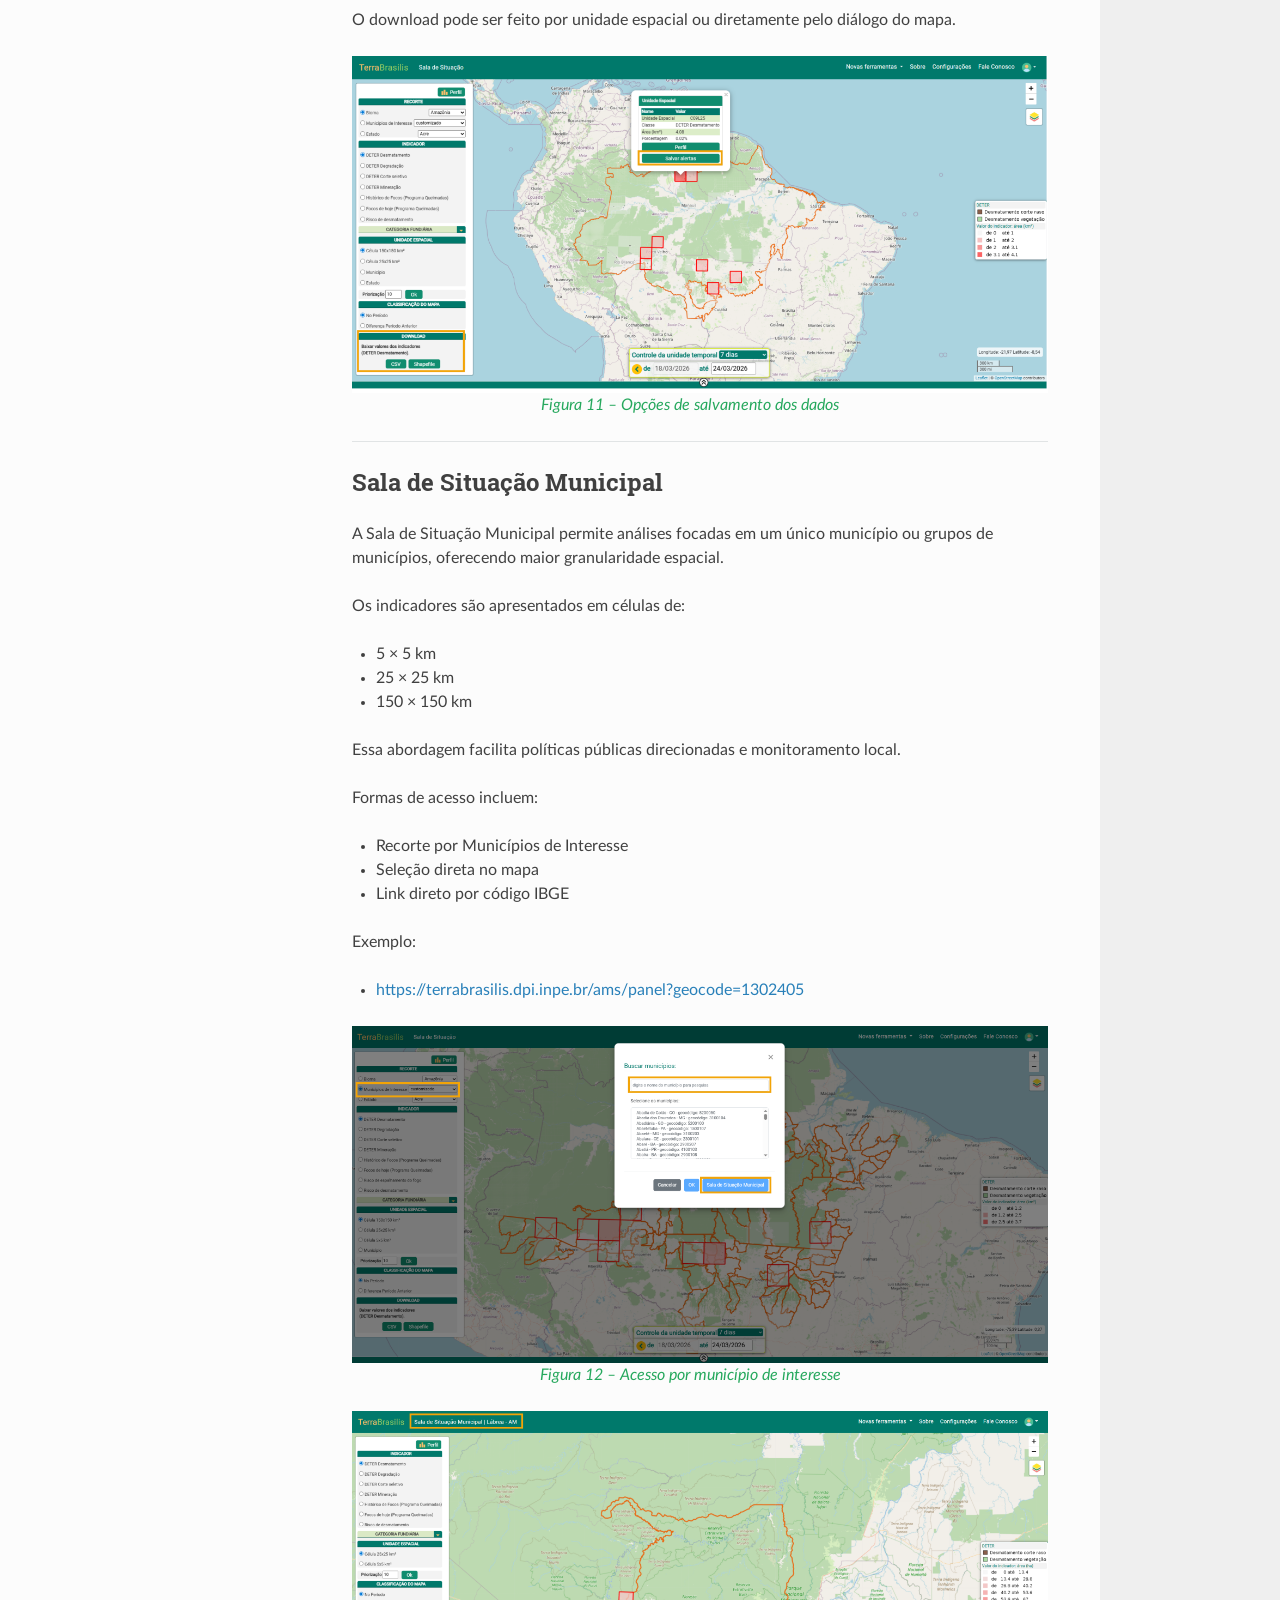
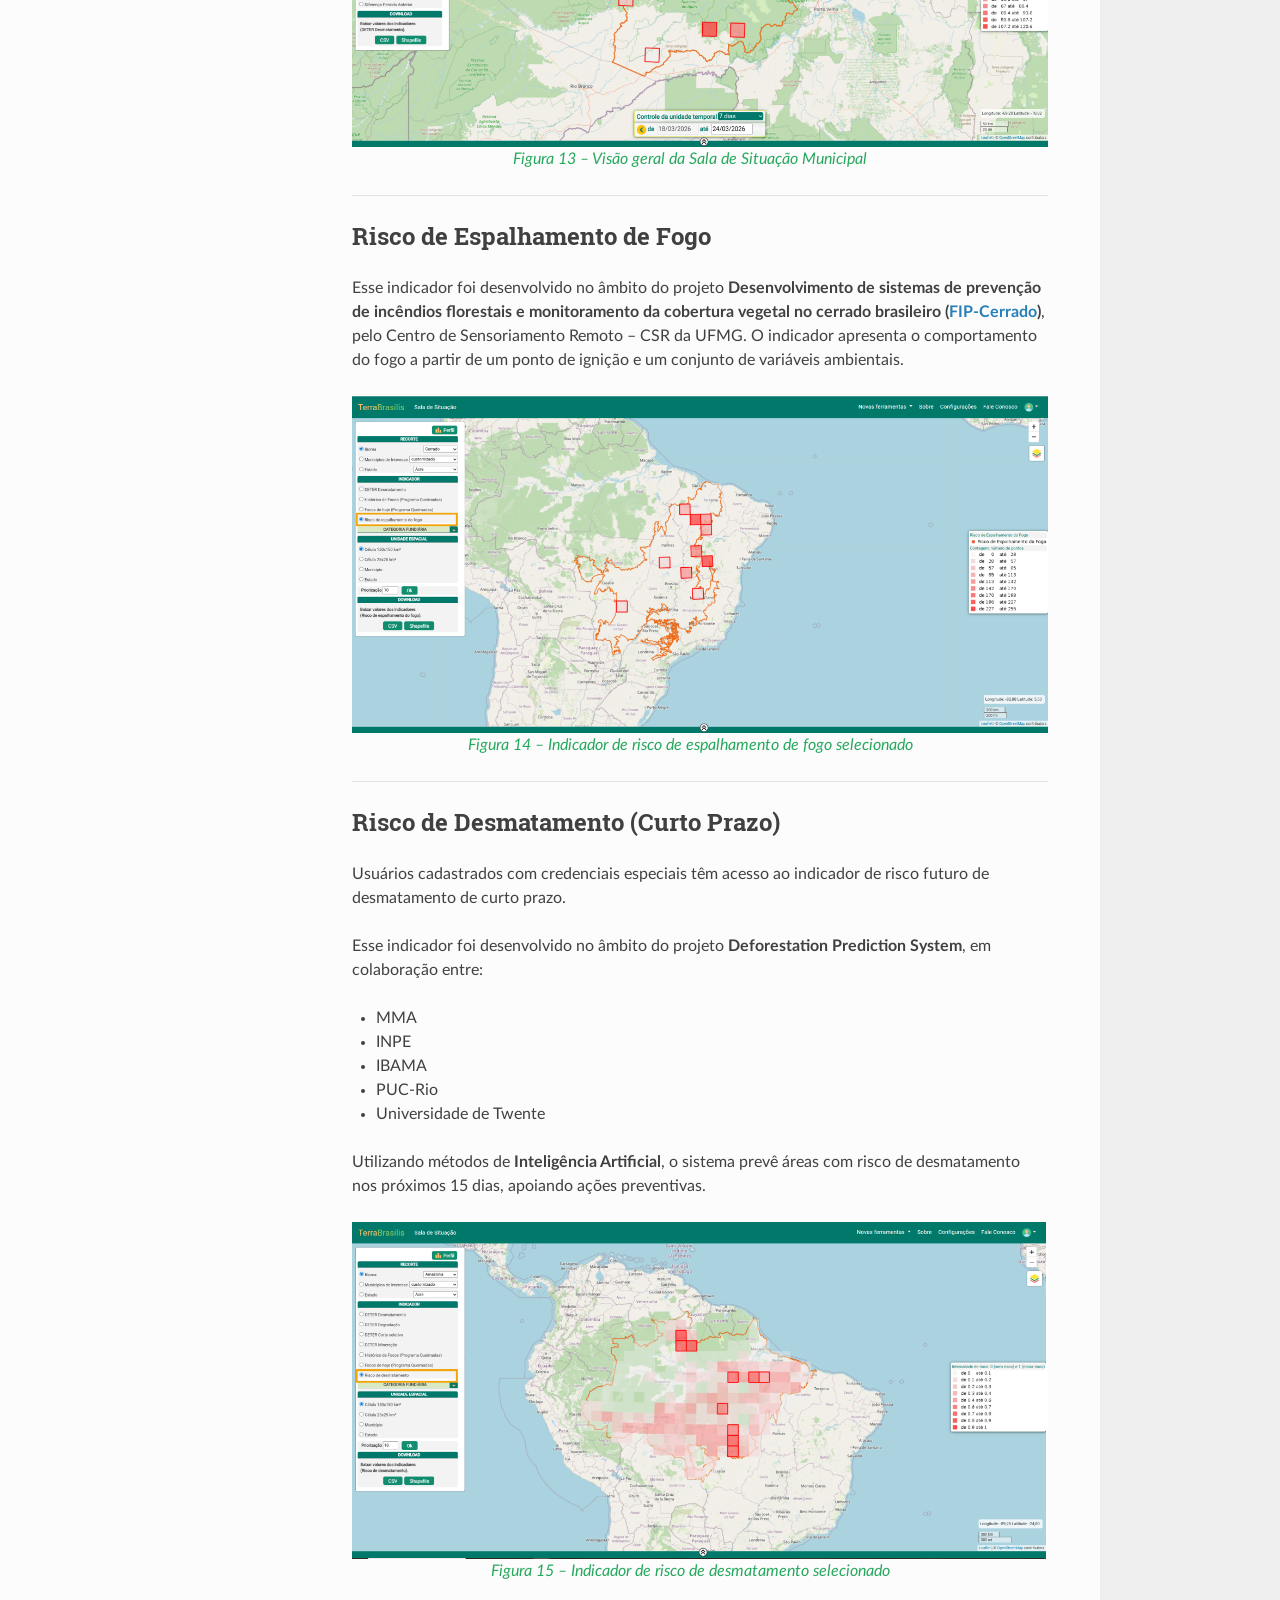
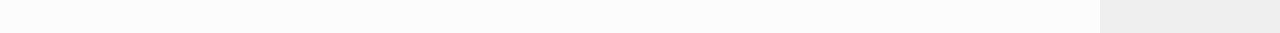
==== commit cae0e0b1: "Update sala_de_situacao.html" ====
--- a/documentacao/sala_de_situacao.html
+++ b/documentacao/sala_de_situacao.html
@@ -221,7 +221,7 @@
 Em cada célula, os alertas do DETER e os focos do QUEIMADAS 
 (e outros indicadores, como risco) são agregados por período para 
 gerar indicadores comparáveis no território.
-Por serem padronizadas e multi-escala (150 km × 150 km, 25 km ×25 km e, em análises locais, 5 km × 5 km), 
+Por serem padronizadas e multi-escala (150 km × 150 km, 25 km × 25 km e, em análises locais, 5 km × 5 km), 
 as células permitem uma leitura que vai do panorama sinótico ao detalhe, 
 apoiando a priorização de áreas críticas, a análise do histórico 
 temporal e a interpretação por categorias fundiárias no processo de decisão e coordenação de ações.</p>
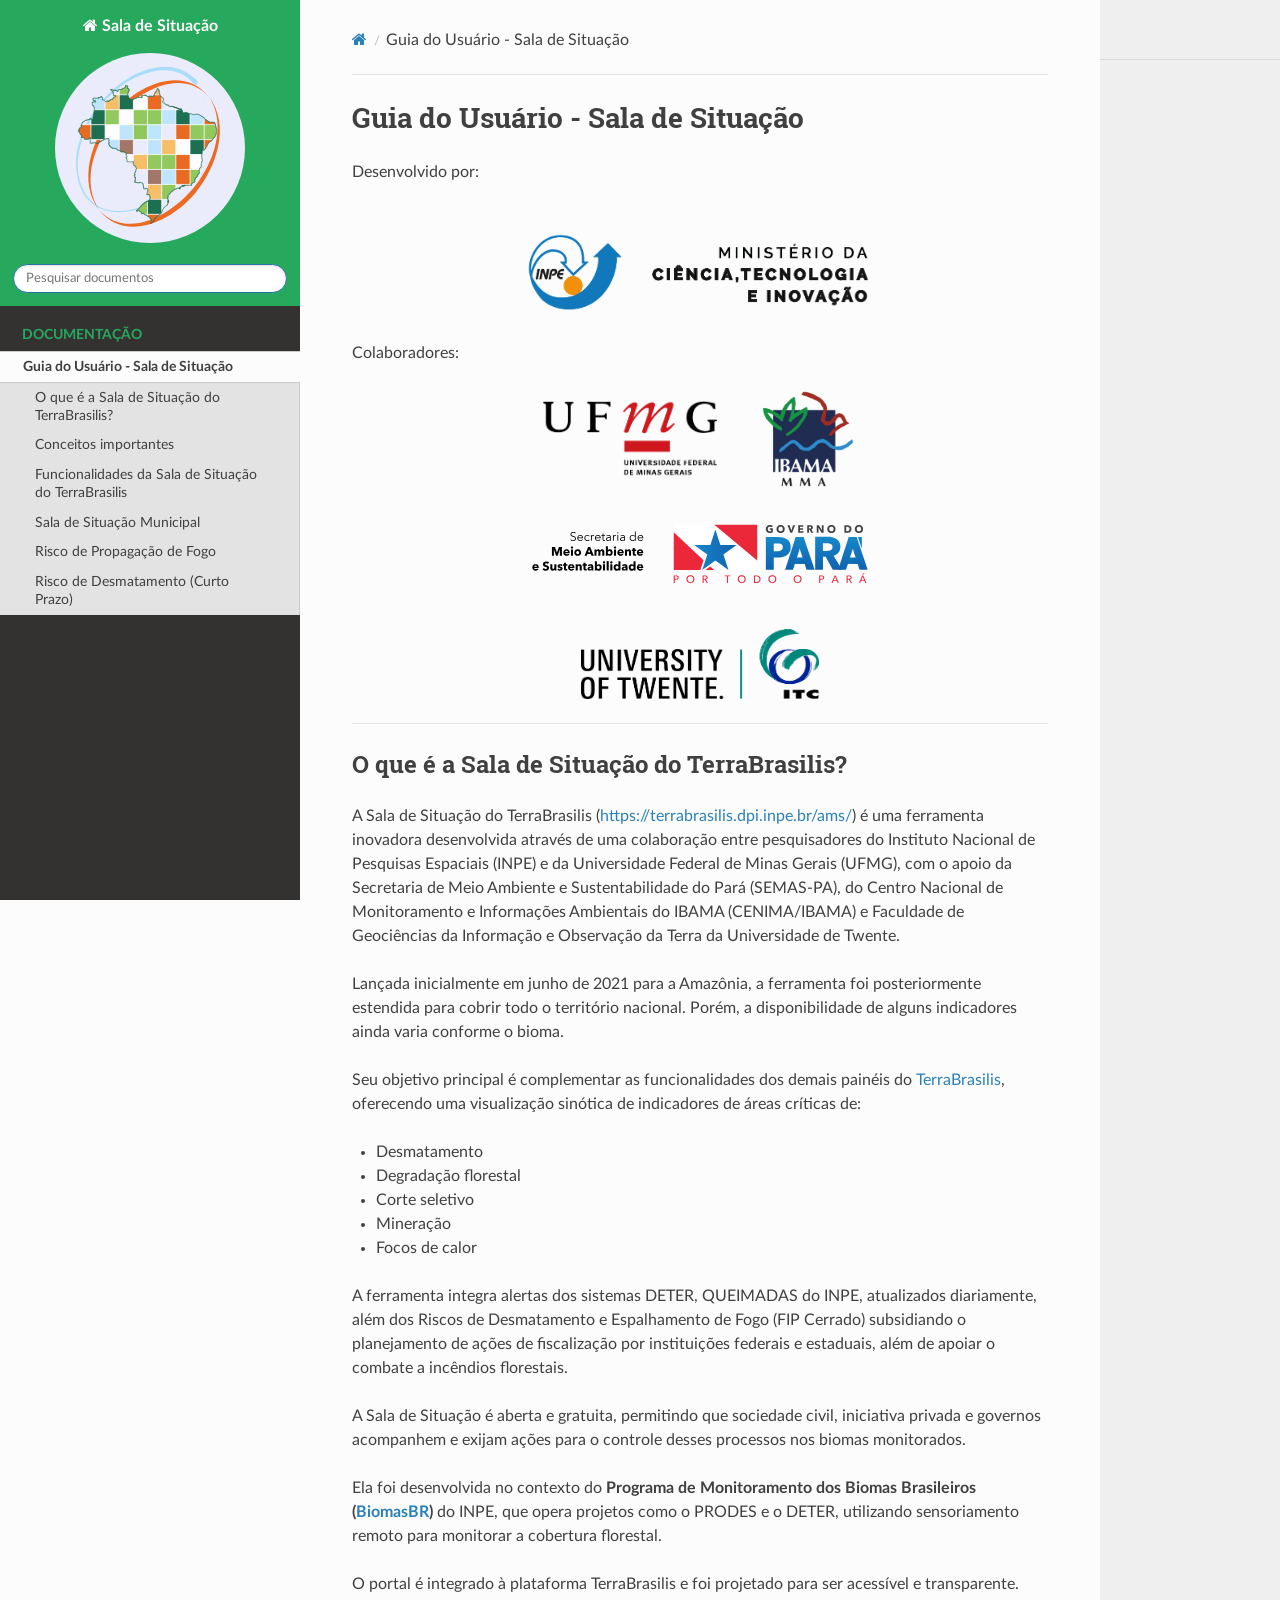
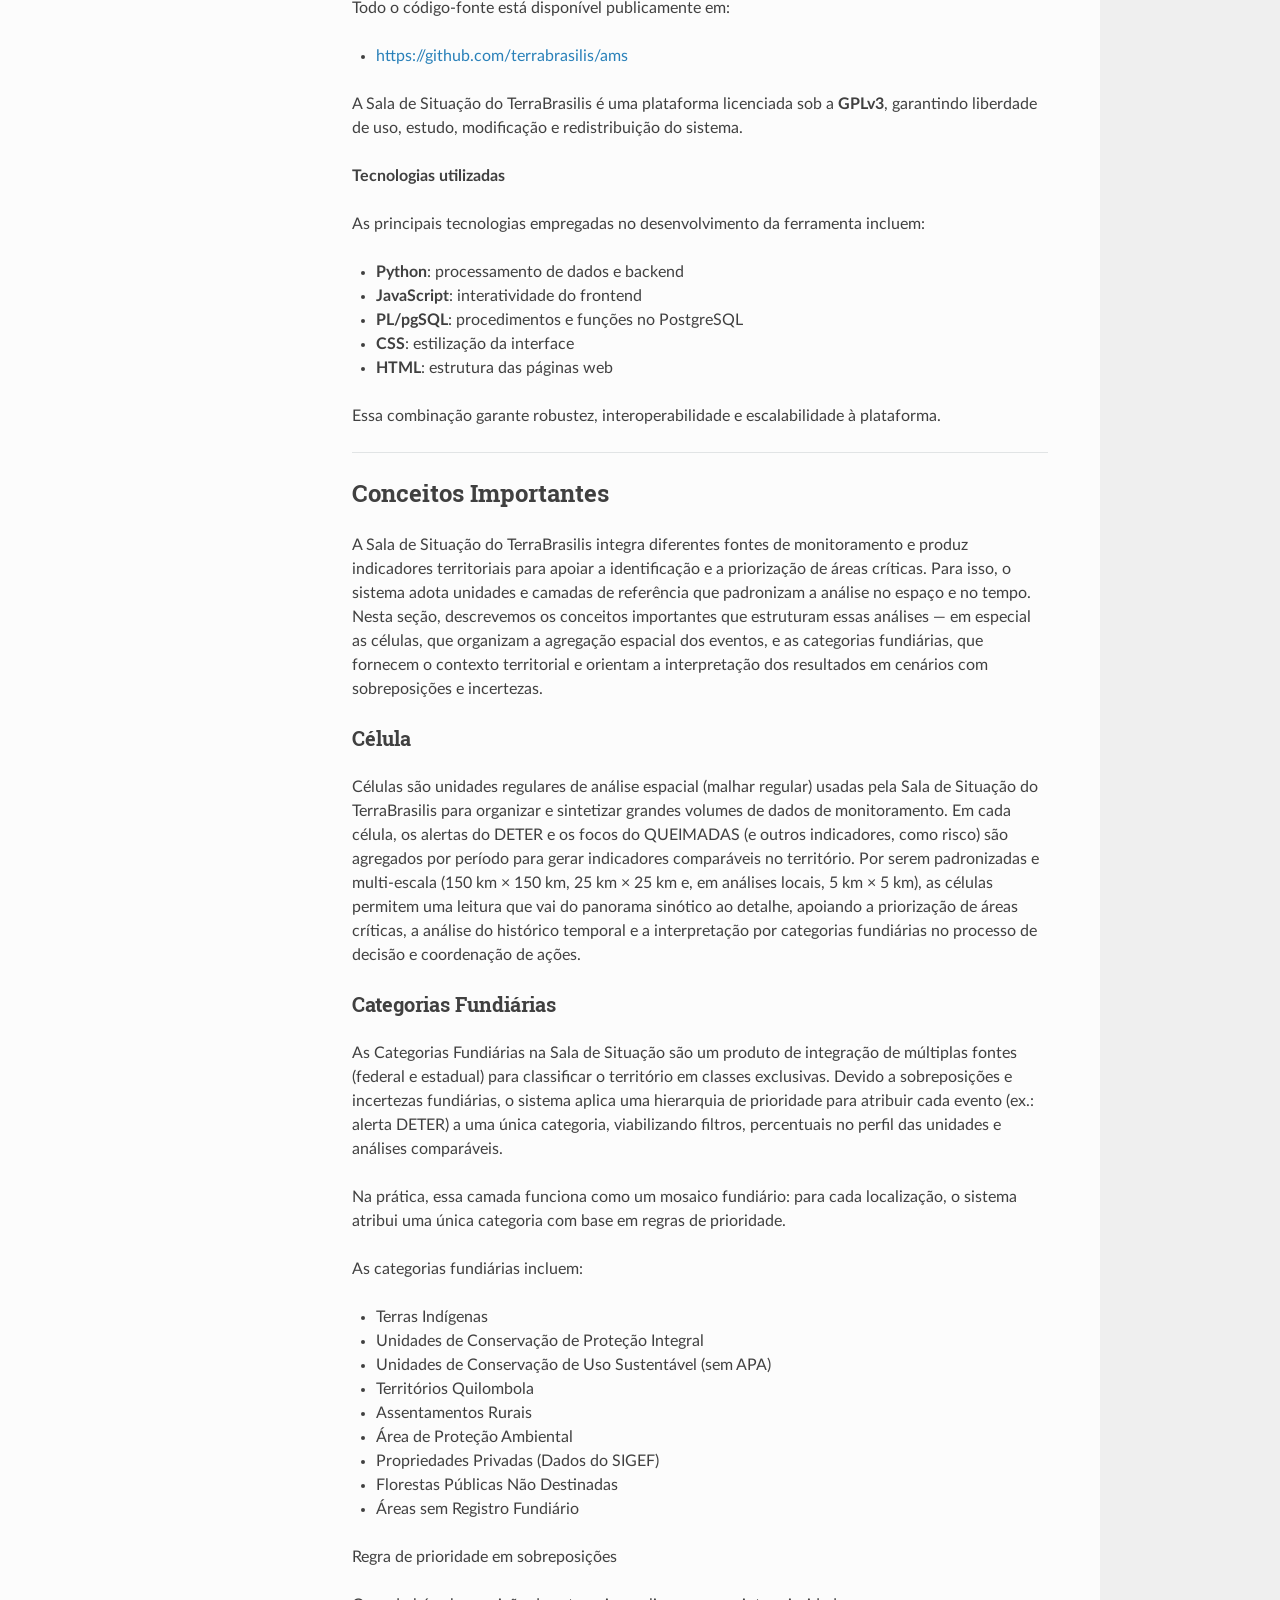
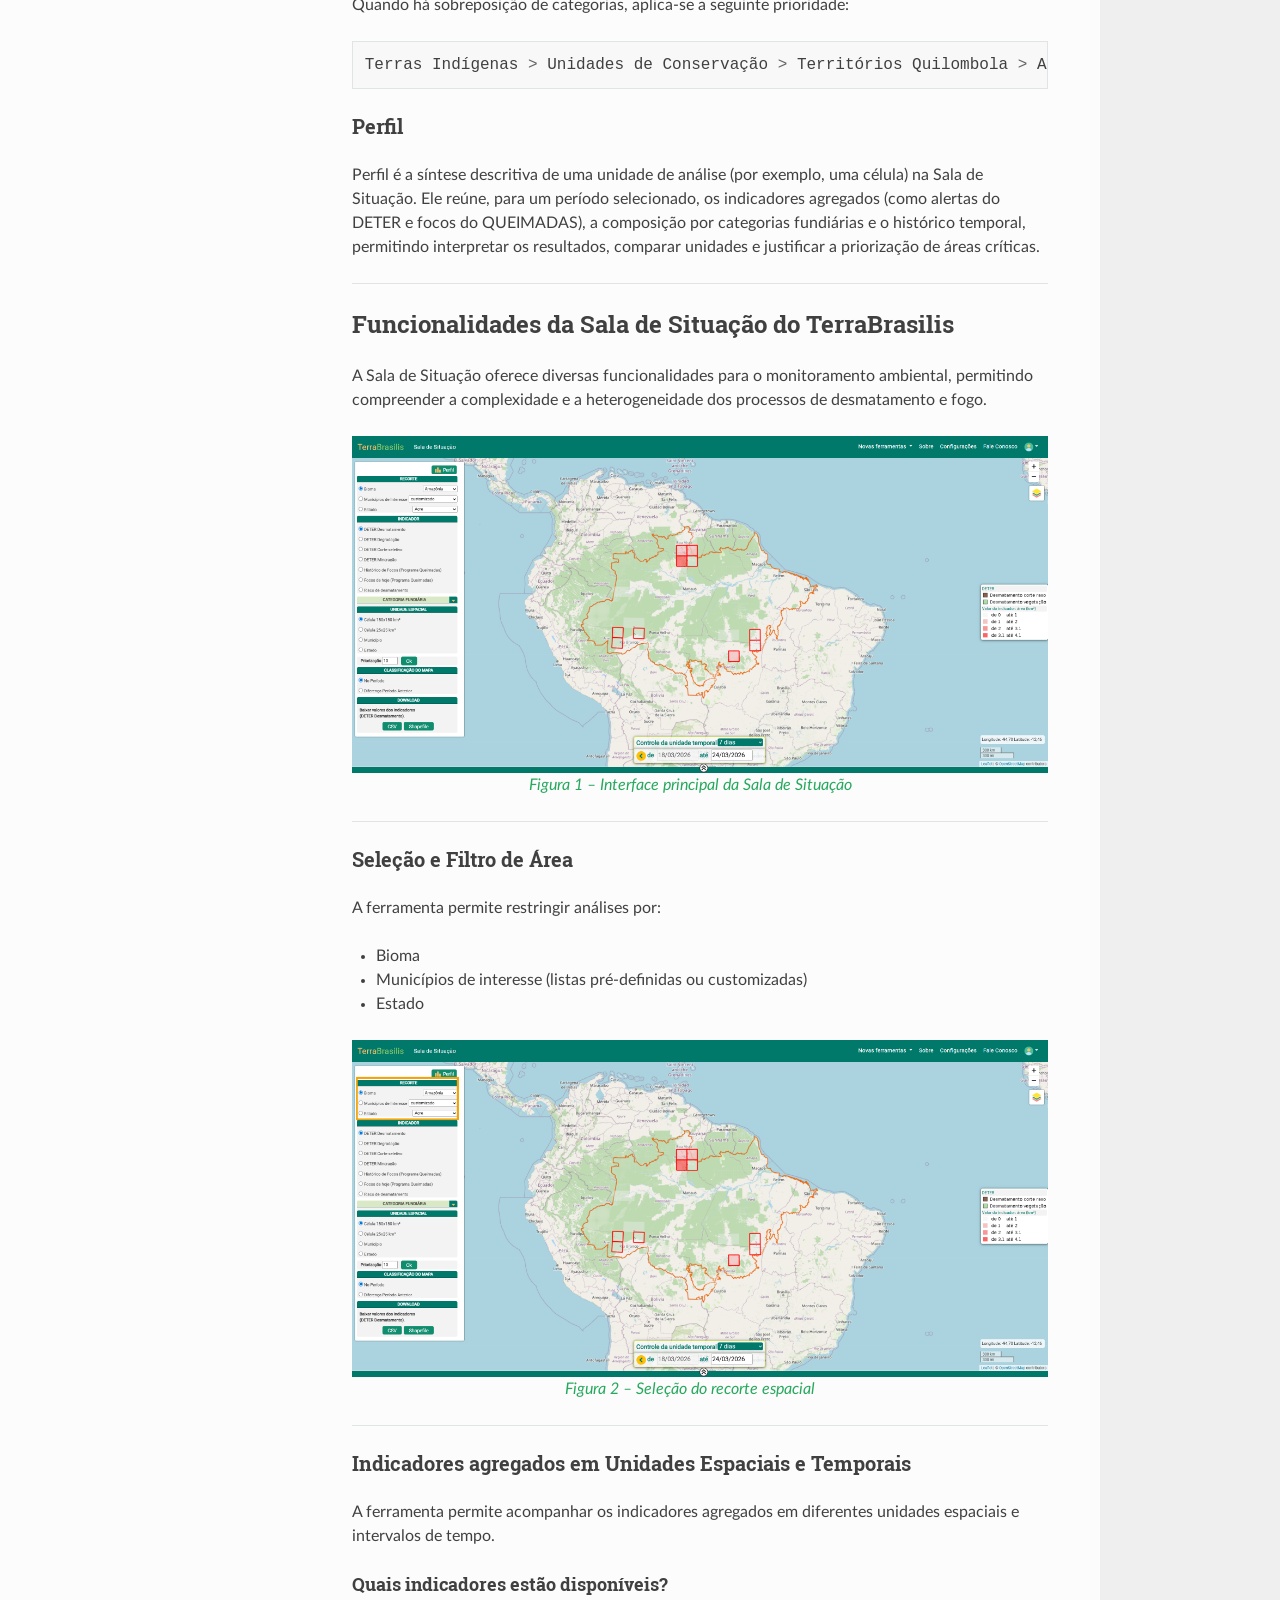
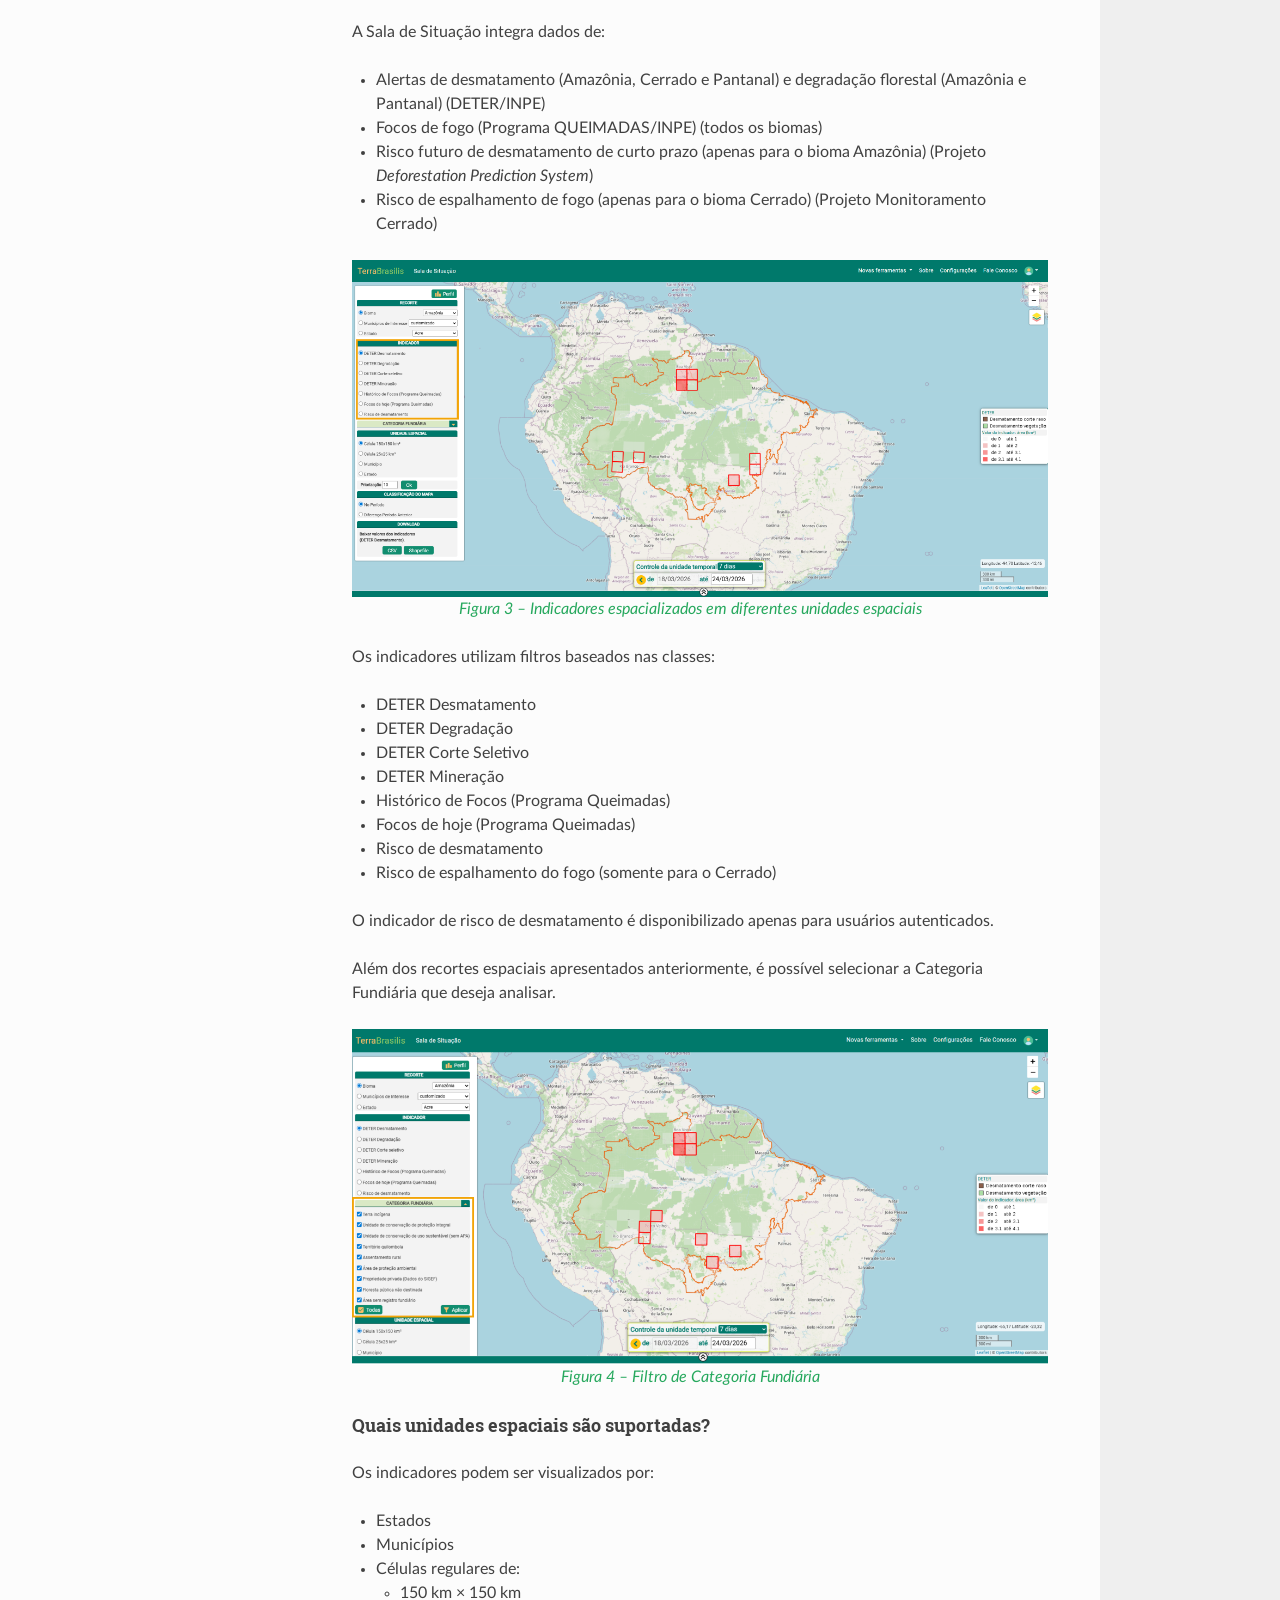
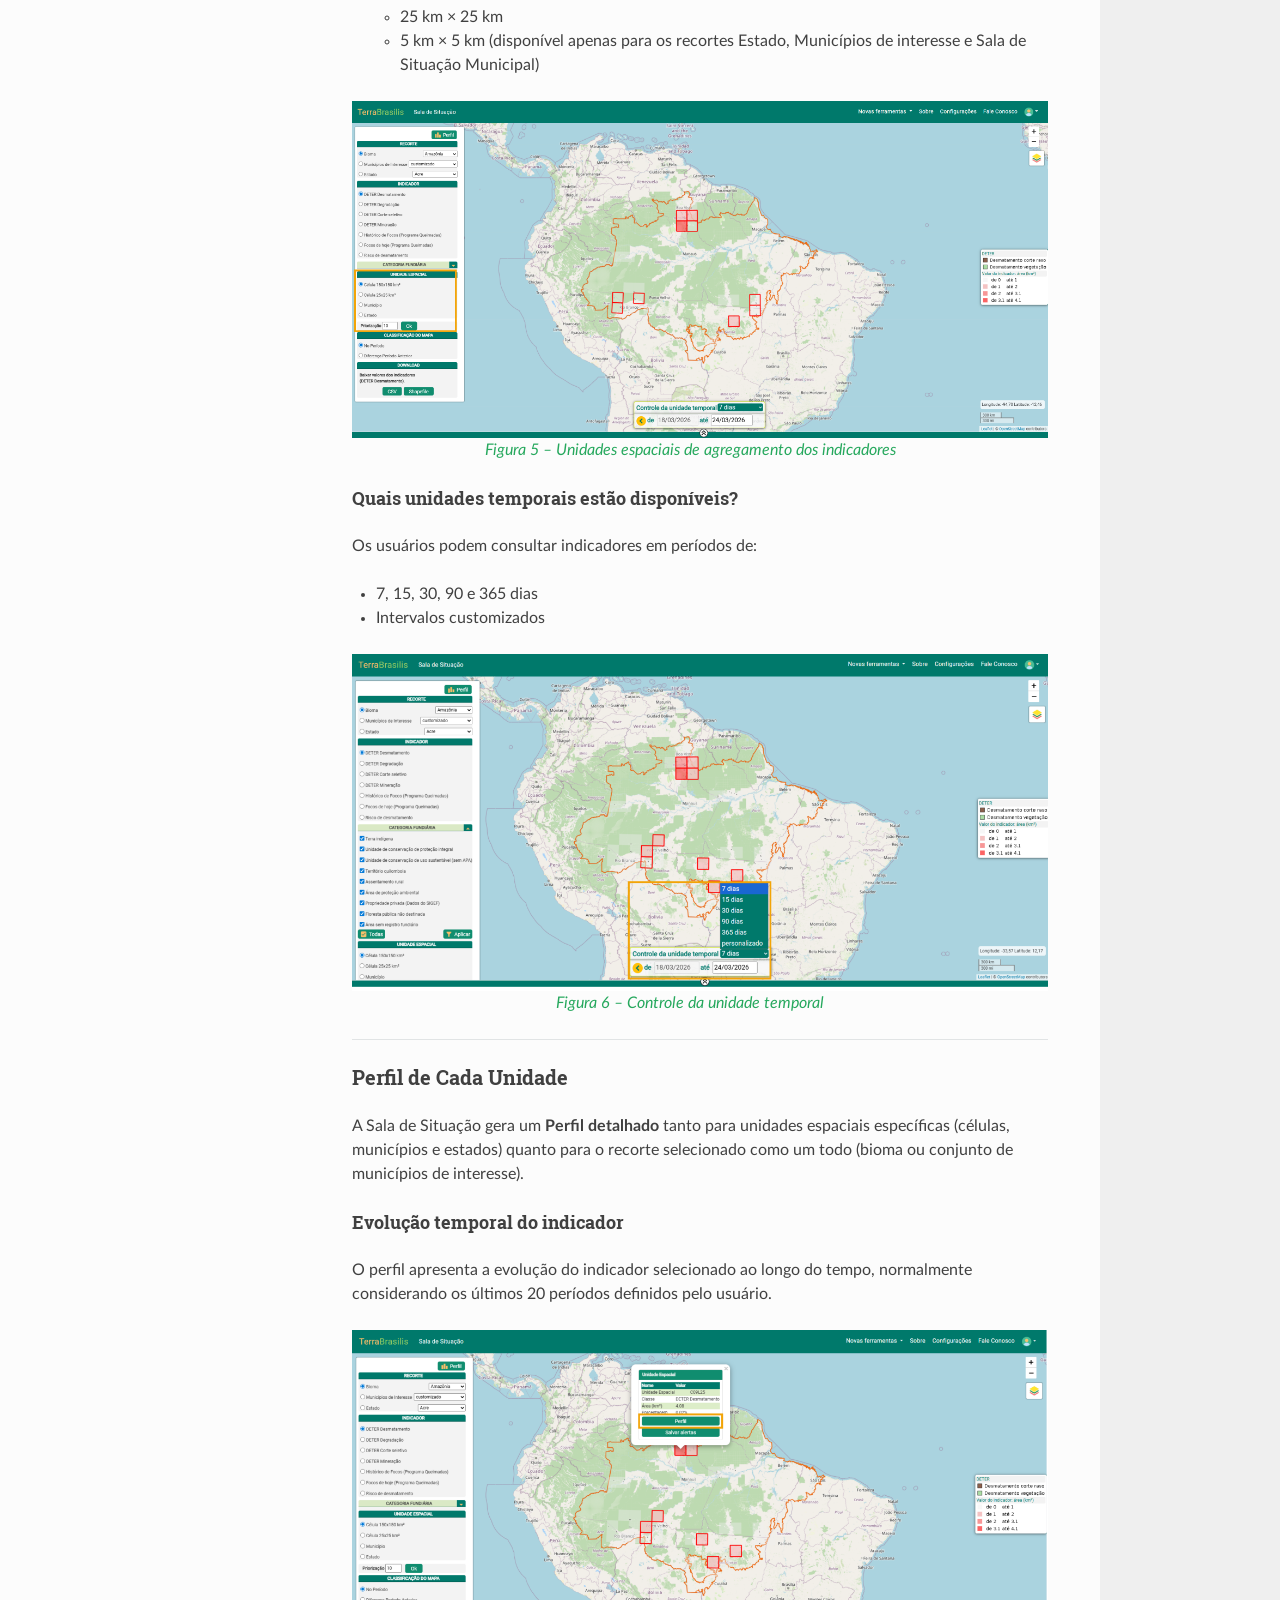
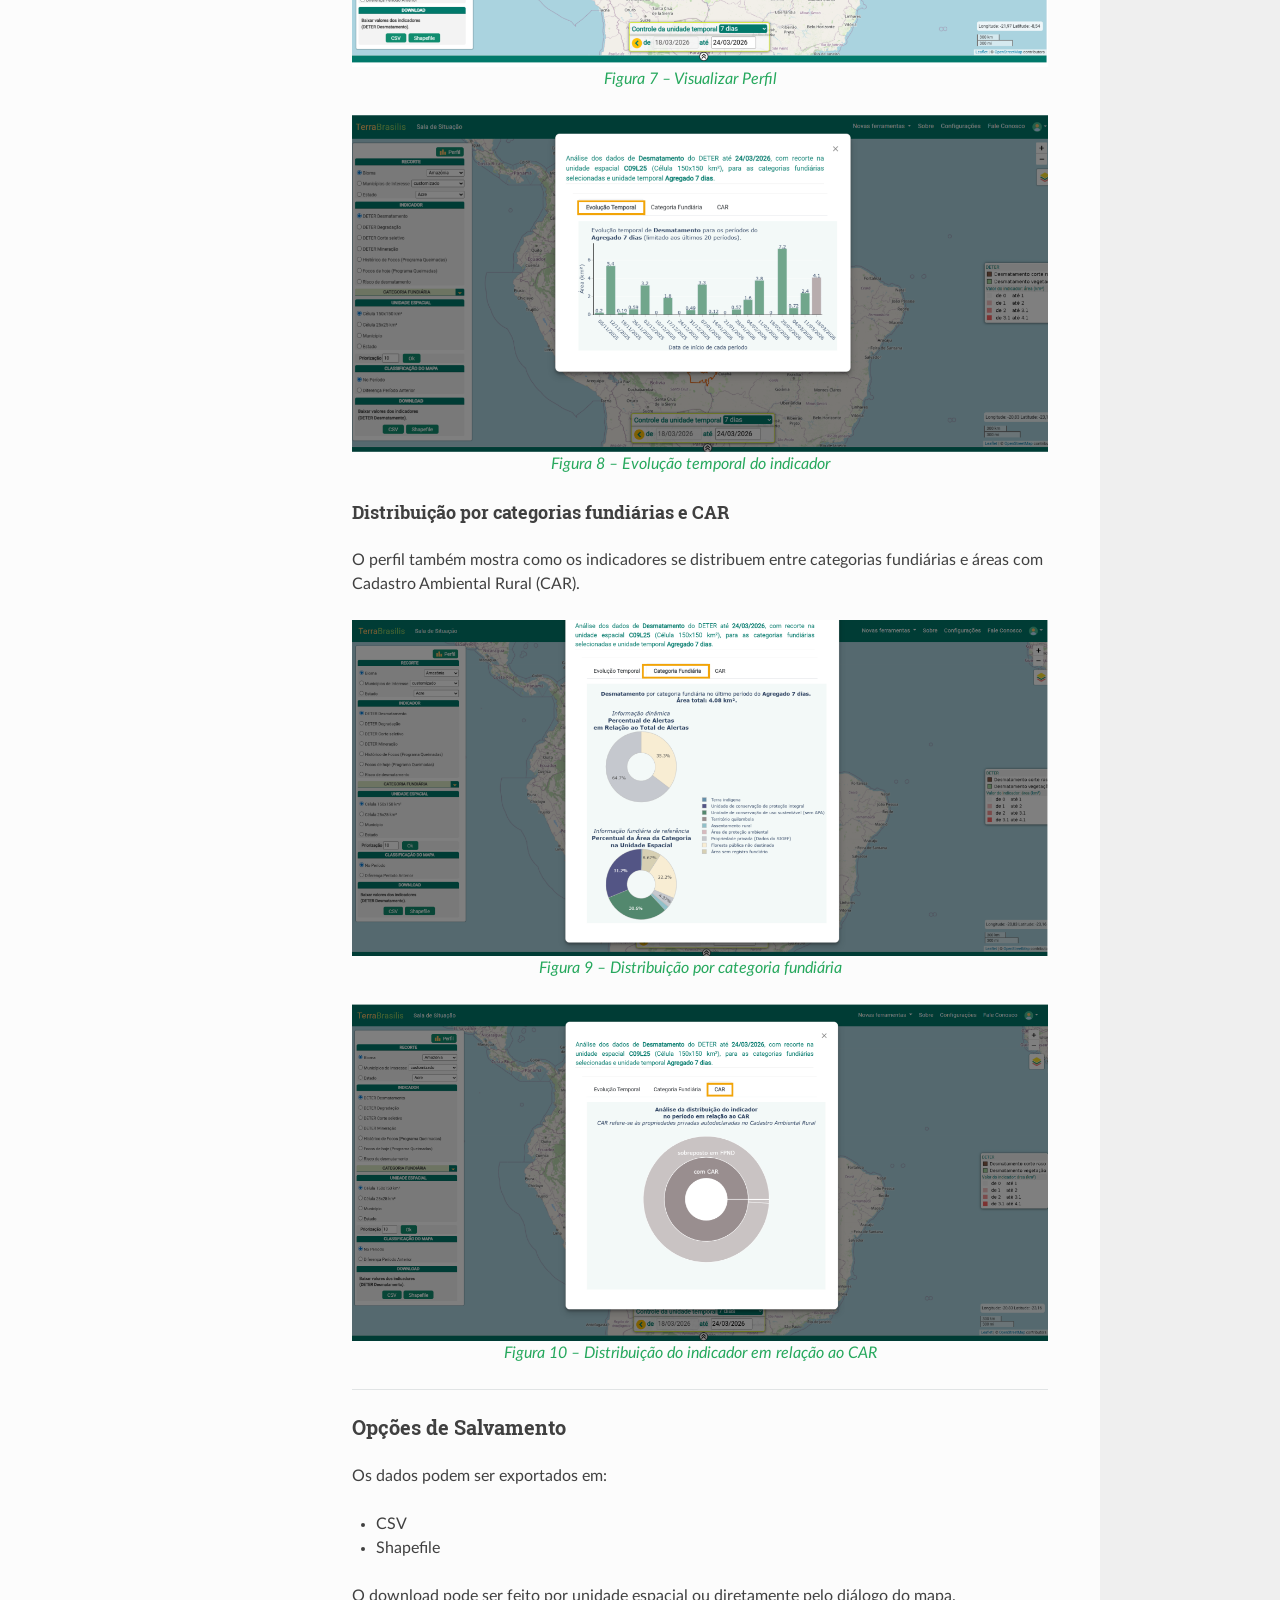
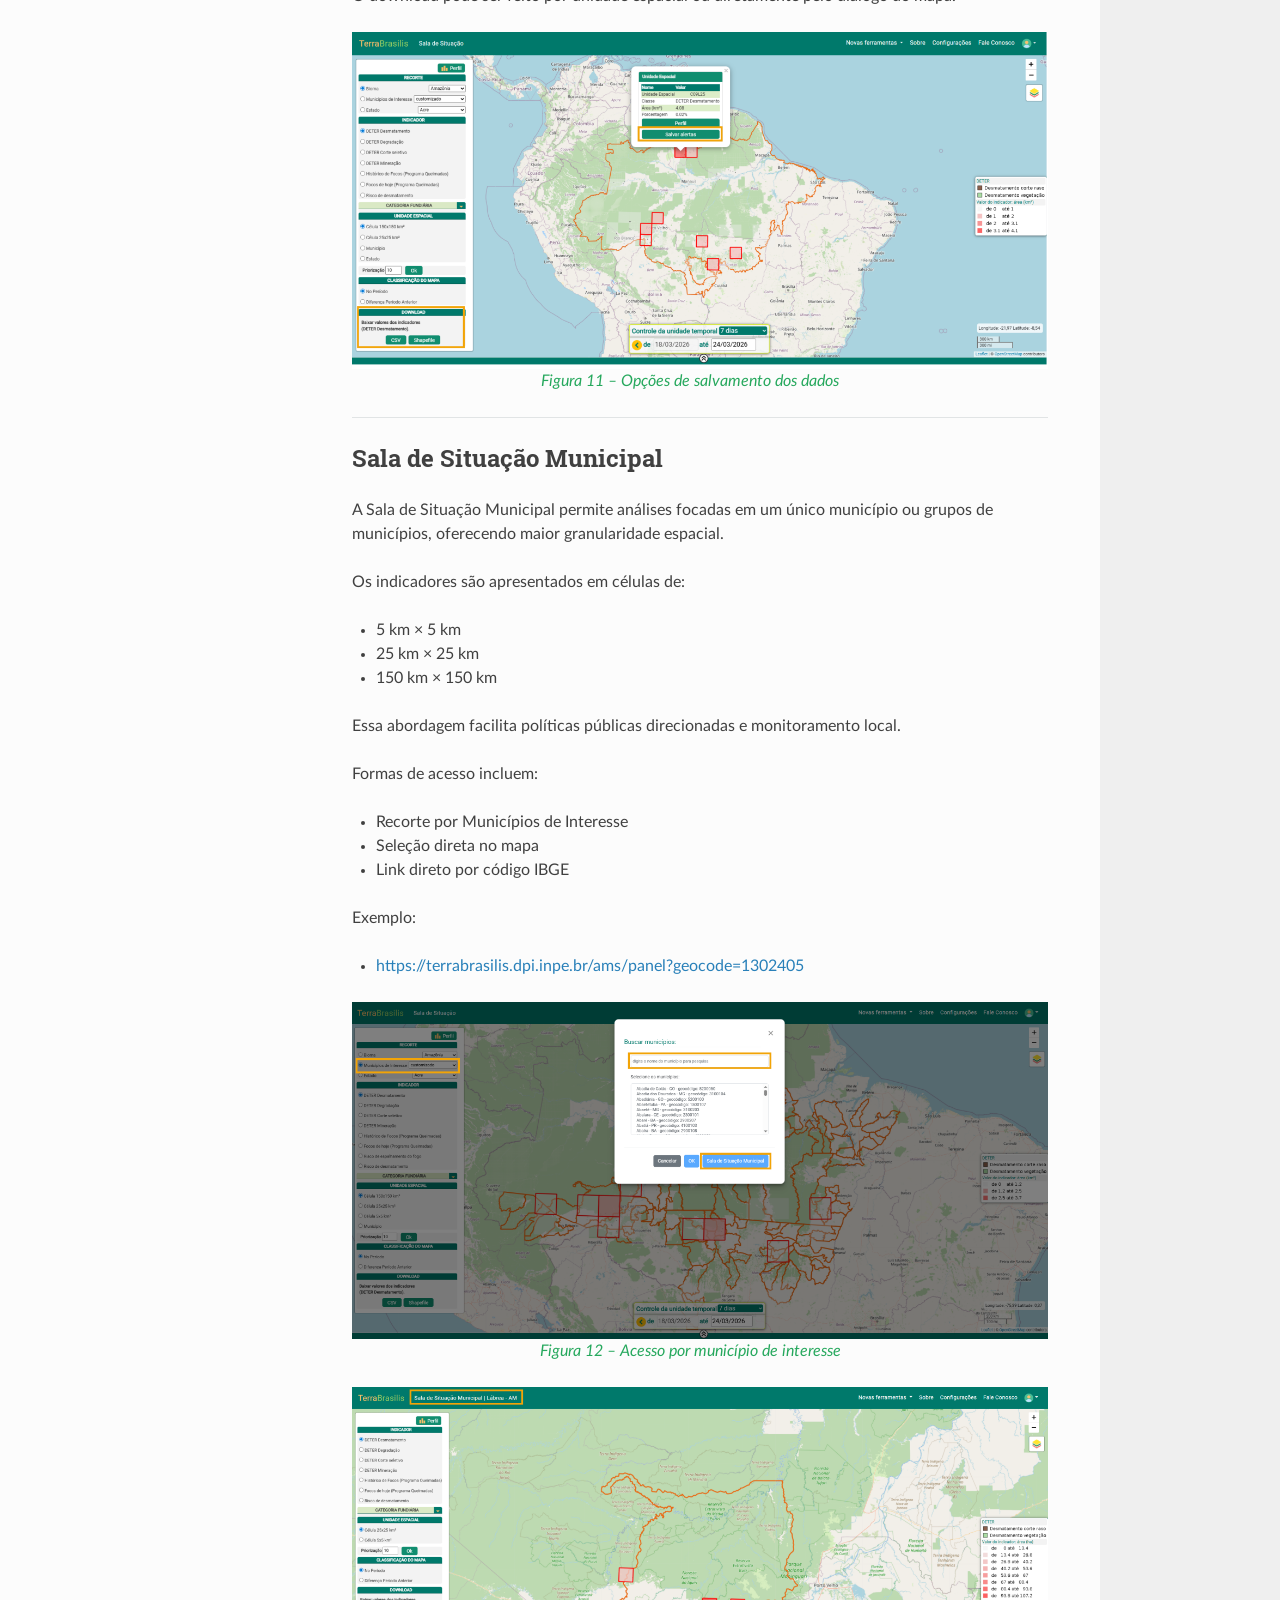
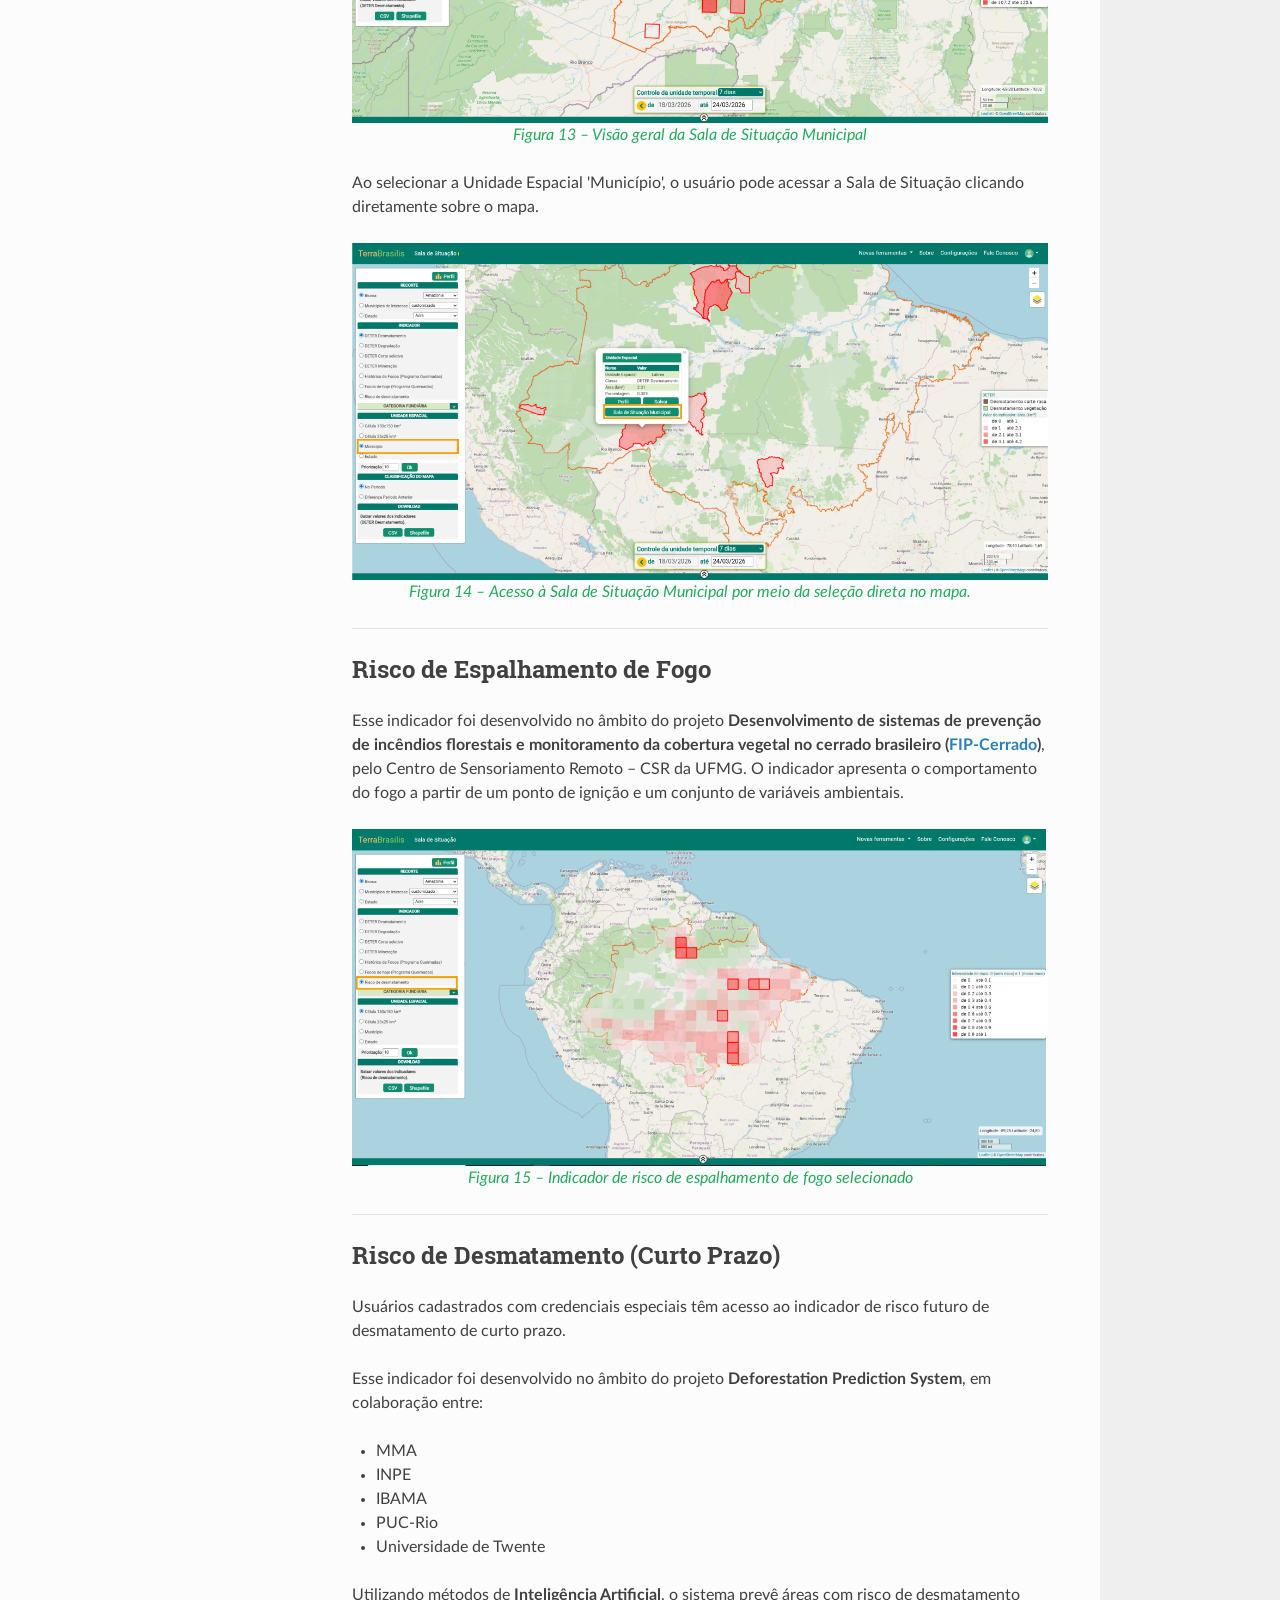
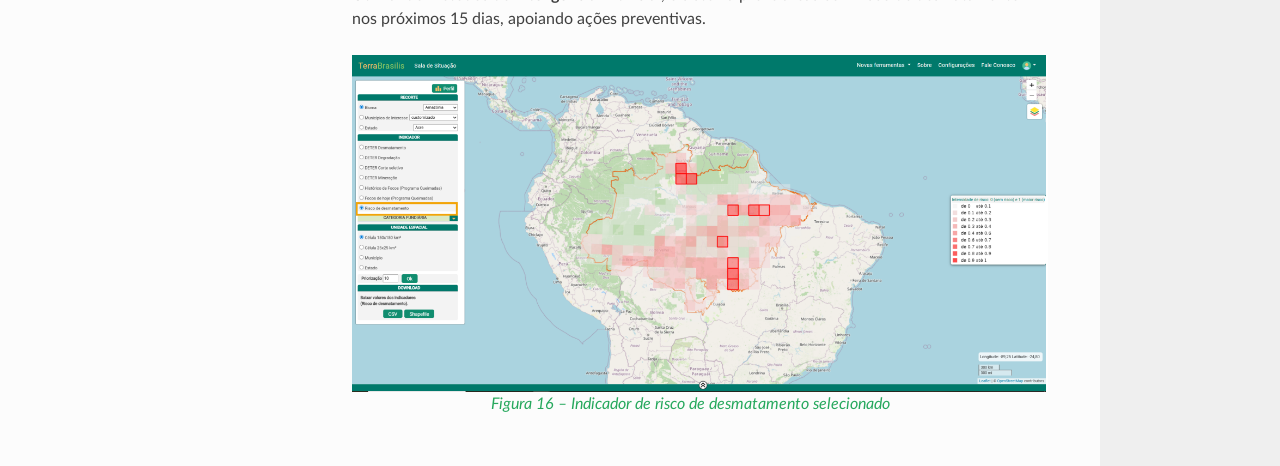
==== commit a1a4a0ce: "Update sala_de_situacao.html" ====
--- a/documentacao/sala_de_situacao.html
+++ b/documentacao/sala_de_situacao.html
@@ -176,8 +176,8 @@
 <li><p>Mineração</p></li>
 <li><p>Focos de calor</p></li>
 </ul>
-<p>A ferramenta integra alertas dos sistemas <strong>DETER</strong> e <strong>QUEIMADAS</strong> do INPE,
-atualizados diariamente, subsidiando o planejamento de ações de fiscalização
+<p>A ferramenta integra alertas dos sistemas DETER, QUEIMADAS do INPE,
+atualizados diariamente, além dos Riscos de Desmatamento e Espalhamento de Fogo (FIP Cerrado) subsidiando o planejamento de ações de fiscalização
 por instituições federais e estaduais, além de apoiar o combate a incêndios
 florestais.</p>
 <p>A Sala de Situação é aberta e gratuita, permitindo que sociedade civil,
@@ -236,17 +236,19 @@
 o sistema atribui uma única categoria com base em regras de prioridade.</p>
 <p>As categorias fundiárias incluem:</p>
 <ul class="simple">
-<li><p>Terras Indígenas (TI)</p></li>
-<li><p>Unidades de Conservação (UC)</p></li>
-<li><p>Área de Proteção Ambiental (APA)</p></li>
+<li><p>Terras Indígenas</p></li>
+<li><p>Unidades de Conservação de Proteção Integral</p></li>
+<li><p>Unidades de Conservação de Uso Sustentável (sem APA)</p></li>
+<li><p>Territórios Quilombola</p></li>
 <li><p>Assentamentos Rurais</p></li>
-<li><p>Florestas Públicas Não Destinadas (FPND)</p></li>
-<li><p>Áreas com CAR</p></li>
-<li><p>Indefinido</p></li>
+<li><p>Área de Proteção Ambiental</p></li>
+<li><p>Propriedades Privadas (Dados do SIGEF)</p></li>
+<li><p>Florestas Públicas Não Destinadas</p></li>
+<li><p>Áreas sem Registro Fundiário</p></li>
 </ul>
 <p>Regra de prioridade em sobreposições<p>
 <p>Quando há sobreposição de categorias, aplica-se a seguinte prioridade:</p>
-<div class="highlight-default notranslate"><div class="highlight"><pre style="font-size: 16px;"><span></span><span class="n">TI</span> <span class="o">&gt;</span> <span class="n">UC</span> <span class="p">(</span><span class="n">exceto</span> <span class="n">APA</span><span class="p">)</span> <span class="o">&gt;</span> <span class="n">Assentamentos</span> <span class="o">&gt;</span> <span class="n">APA</span> <span class="o">&gt;</span> <span class="n">CAR</span> <span class="o">&gt;</span> <span class="n">FPND</span> <span class="o">&gt;</span> <span class="n">Indefinido</span></pre></div></div>
+<div class="highlight-default notranslate"><div class="highlight"><pre style="font-size: 16px;"><span></span><span class="n">Terras Indígenas</span> <span class="o">&gt;</span> <span class="n">Unidades de Conservação</span> <span class="o">&gt;</span> <span class="n">Territórios Quilombola</span> <span class="o">&gt;</span> <span class="n">Assentamentos Rurais</span> <span class="o">&gt;</span> <span class="n">Áreas de Proteção Ambiental</span> <span class="o">&gt;</span> <span class="n">Propriedade Privada</span> <span class="o">&gt;</span> <span class="n">Florestas Públicas Não Destinadas</span> <span class="o">&gt;</span> <span class="n">Área sem Registro Fundiário</span></pre></div></div>
 </section>
 <section id="perfil">
 <h3>Perfil<a class="headerlink" href="#perfil" title="Link para este cabeçalho"></a></h3>
@@ -276,10 +278,6 @@
 <li><p>Bioma</p></li>
 <li><p>Municípios de interesse (listas pré-definidas ou customizadas)</p></li>
 <li><p>Estado</p></li>
-</ul>
-<p>Exemplo de acesso direto por município (código IBGE):</p>
-<ul class="simple">
-<li><p><a class="reference external" href="https://terrabrasilis.dpi.inpe.br/ams/panel?geocode=1300144">https://terrabrasilis.dpi.inpe.br/ams/panel?geocode=1300144</a></p></li>
 </ul>
 <figure class="align-center" id="id2">
 <img alt="Indicadores espacializados" src="../_images/figura_2.png" />
@@ -430,9 +428,9 @@
 grupos de municípios, oferecendo maior granularidade espacial.</p>
 <p>Os indicadores são apresentados em células de:</p>
 <ul class="simple">
-<li><p>5 × 5 km</p></li>
-<li><p>25 × 25 km</p></li>
-<li><p>150 × 150 km</p></li>
+<li><p>5 km × 5 km</p></li>
+<li><p>25 km × 25 km</p></li>
+<li><p>150 km × 150 km</p></li>
 </ul>
 <p>Essa abordagem facilita políticas públicas direcionadas e monitoramento local.</p>
 <p>Formas de acesso incluem:</p>
@@ -457,6 +455,13 @@
 <p><span class="caption-text"><em>Figura 13 – Visão geral da Sala de Situação Municipal</em></span><a class="headerlink" href="#id13" title="Link para esta imagem"></a></p>
 </figcaption>
 </figure>
+<p>Ao selecionar a Unidade Espacial 'Município', o usuário pode acessar a Sala de Situação clicando diretamente sobre o mapa.</p>
+<figure class="align-center" id="id14">
+<img alt="Sala municipal" src="../_images/figura_14.png" />
+<figcaption>
+<p><span class="caption-text"><em>Figura 14 – Acesso à Sala de Situação Municipal por meio da seleção direta no mapa.</em></span><a class="headerlink" href="#id14" title="Link para esta imagem"></a></p>
+</figcaption>
+</figure>  
 </section>
 </section>
 </section>
@@ -468,10 +473,10 @@
 cerrado brasileiro (<a href="https://csr.ufmg.br/fipcerrado/pt/" target="_blank" rel="noopener noreferrer">FIP-Cerrado</a>)</strong>, pelo Centro de Sensoriamento Remoto – CSR da UFMG.
 O indicador apresenta o comportamento do fogo a partir de um ponto de 
 ignição e um conjunto de variáveis ambientais.</p>
-<figure class="align-center" id="id14">
-<img alt="Indicador de risco" src="../_images/figura_14.png" />
-<figcaption>
-<p><span class="caption-text"><em>Figura 14 – Indicador de risco de espalhamento de fogo selecionado</em></span><a class="headerlink" href="#id14" title="Link para esta imagem"></a></p>
+<figure class="align-center" id="id15">
+<img alt="Indicador de risco" src="../_images/figura_15.png" />
+<figcaption>
+<p><span class="caption-text"><em>Figura 15 – Indicador de risco de espalhamento de fogo selecionado</em></span><a class="headerlink" href="#id15" title="Link para esta imagem"></a></p>
 </figcaption>
 </figure>
 </section>
@@ -492,10 +497,10 @@
 </ul>
 <p>Utilizando métodos de <strong>Inteligência Artificial</strong>, o sistema prevê áreas com
 risco de desmatamento nos próximos 15 dias, apoiando ações preventivas.</p>
-<figure class="align-center" id="id15">
+<figure class="align-center" id="id16">
 <img alt="Indicador de risco" src="../_images/figura_15.png" />
 <figcaption>
-<p><span class="caption-text"><em>Figura 15 – Indicador de risco de desmatamento selecionado</em></span><a class="headerlink" href="#id15" title="Link para esta imagem"></a></p>
+<p><span class="caption-text"><em>Figura 16 – Indicador de risco de desmatamento selecionado</em></span><a class="headerlink" href="#id16" title="Link para esta imagem"></a></p>
 </figcaption>
 </figure>
 <!-- MODAL HTML -->
